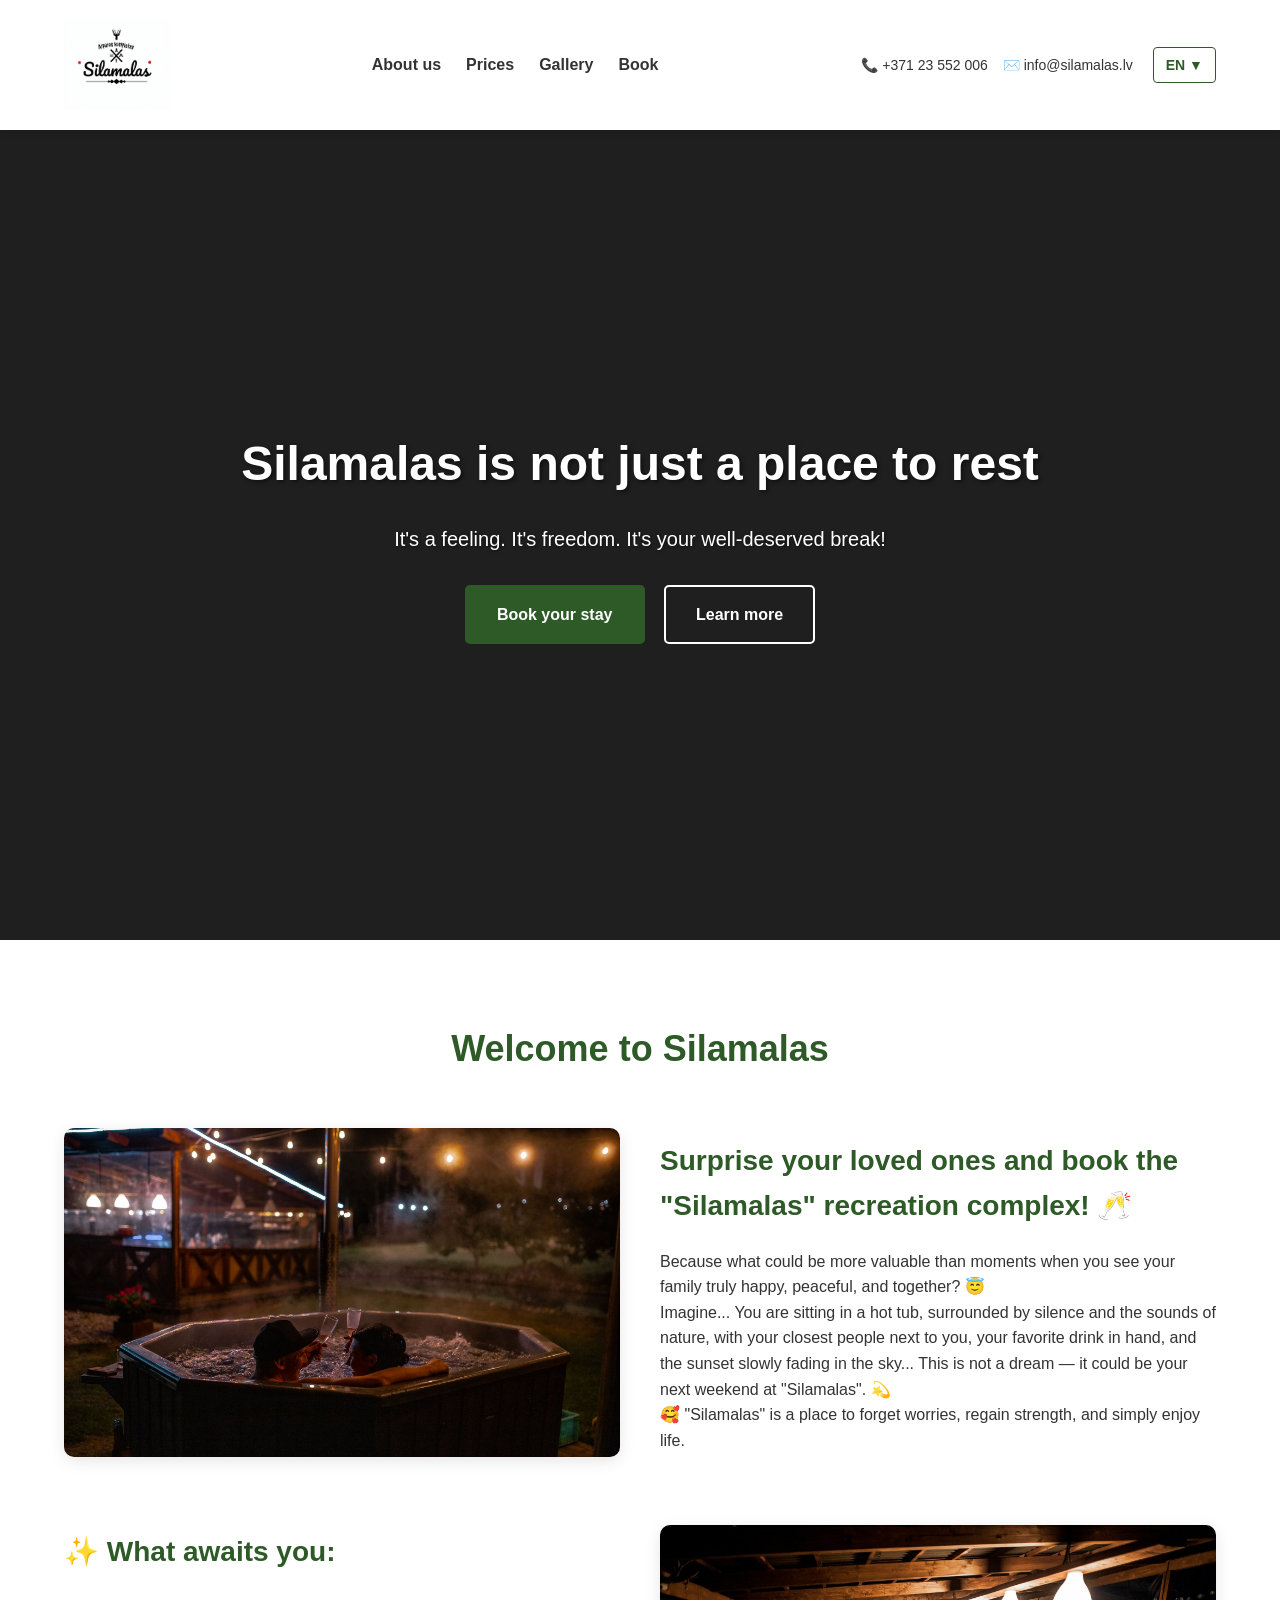
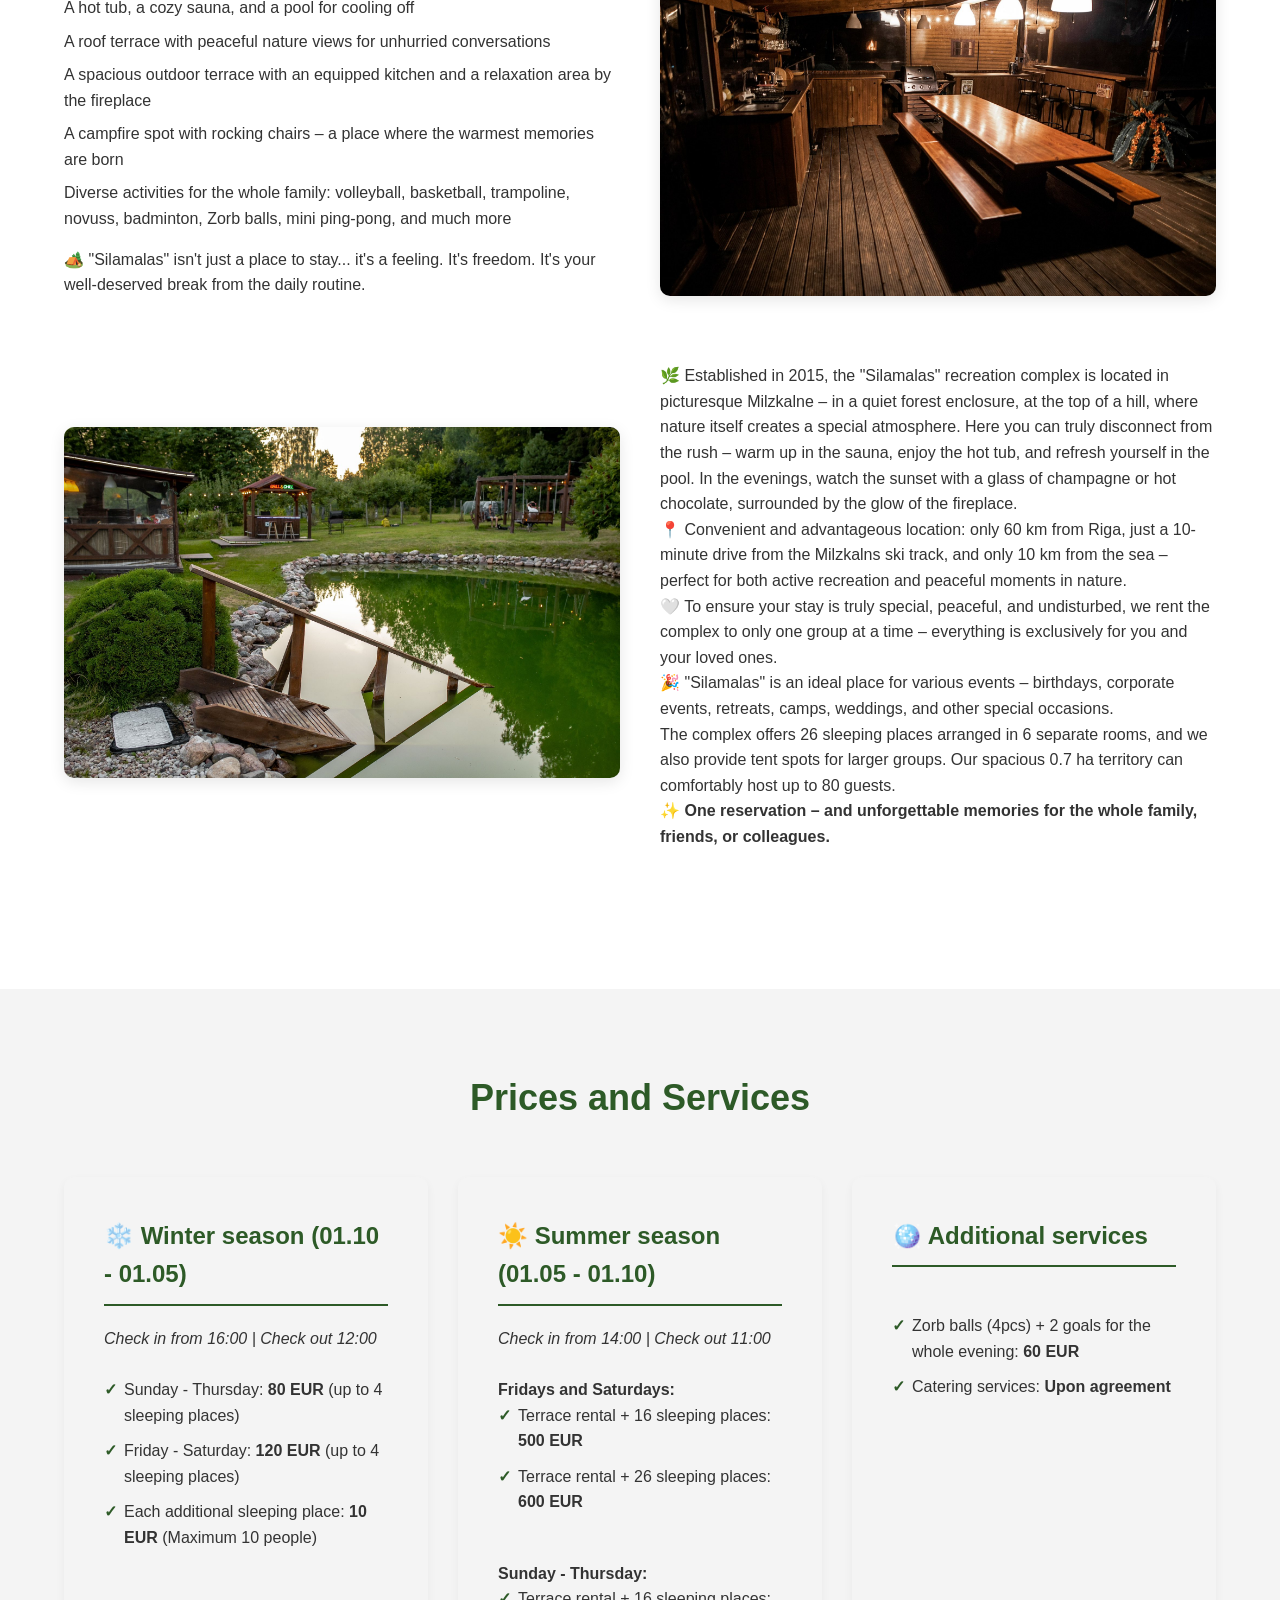
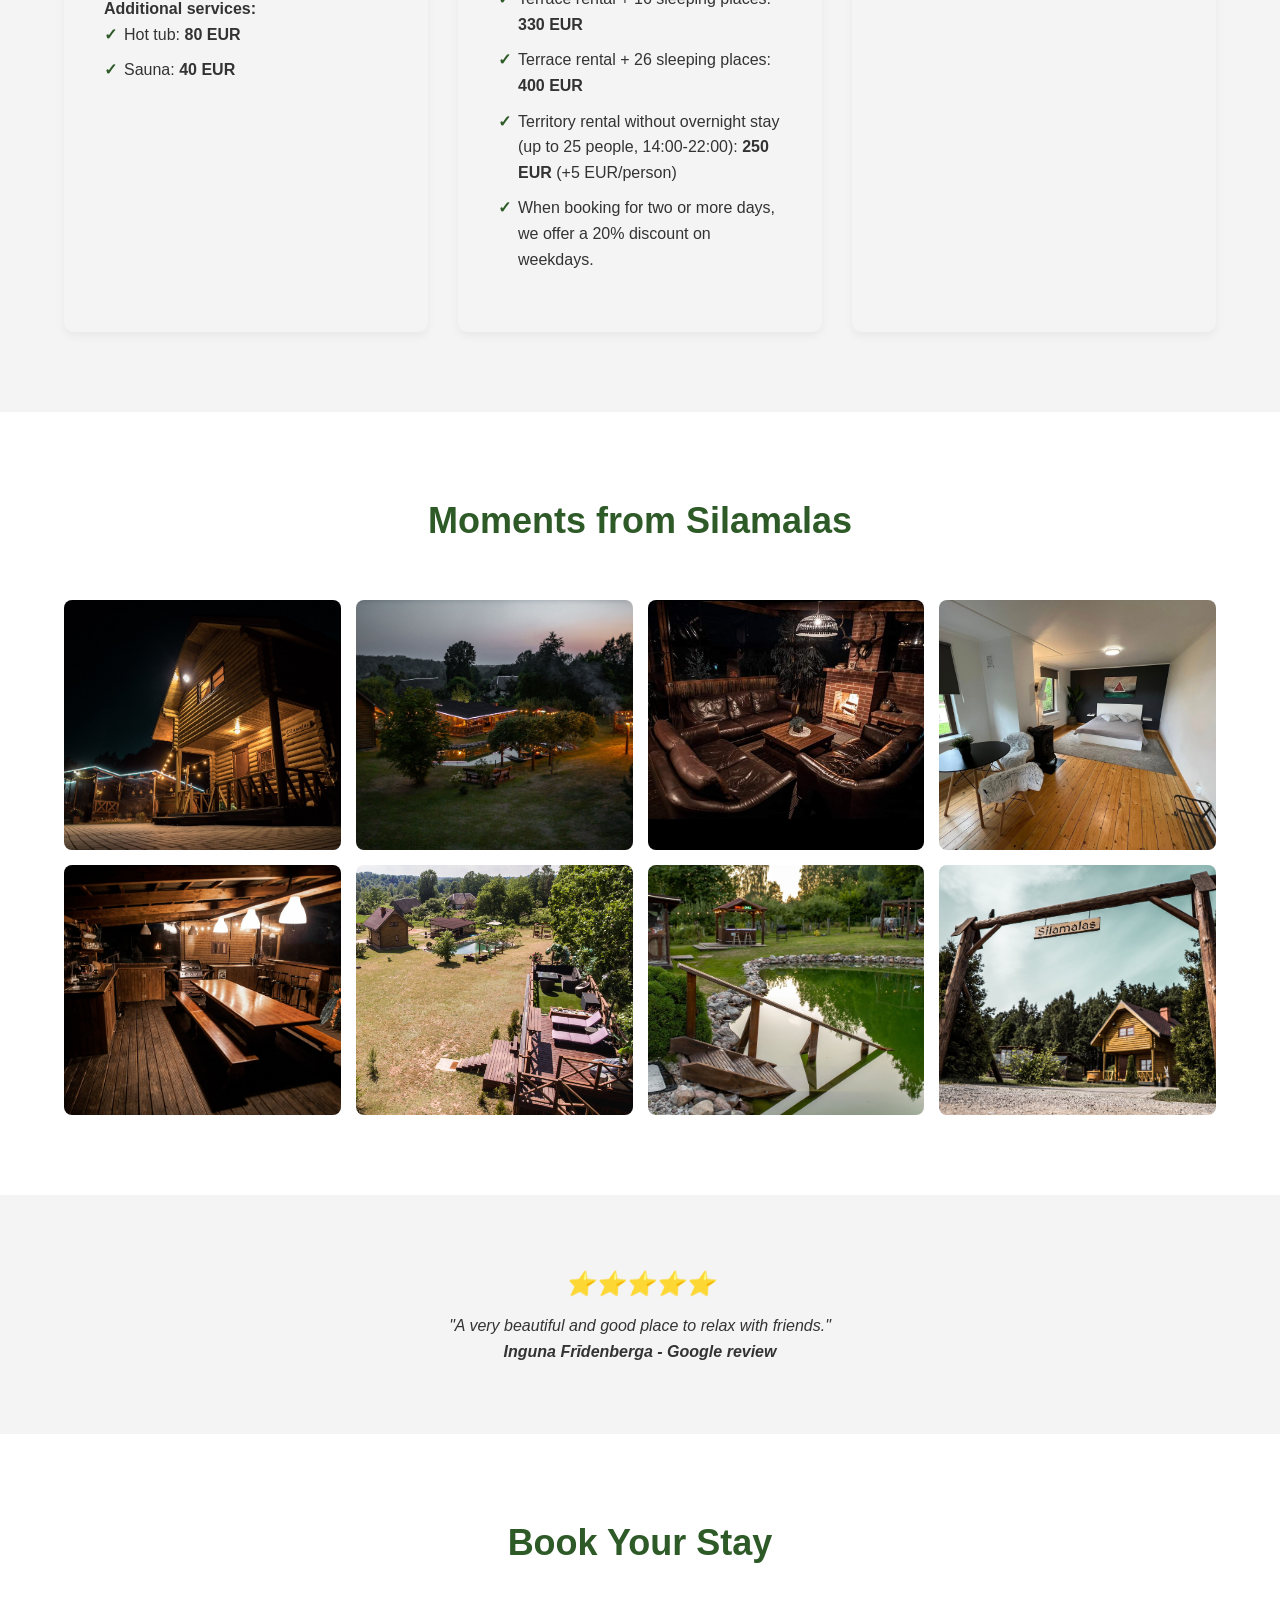
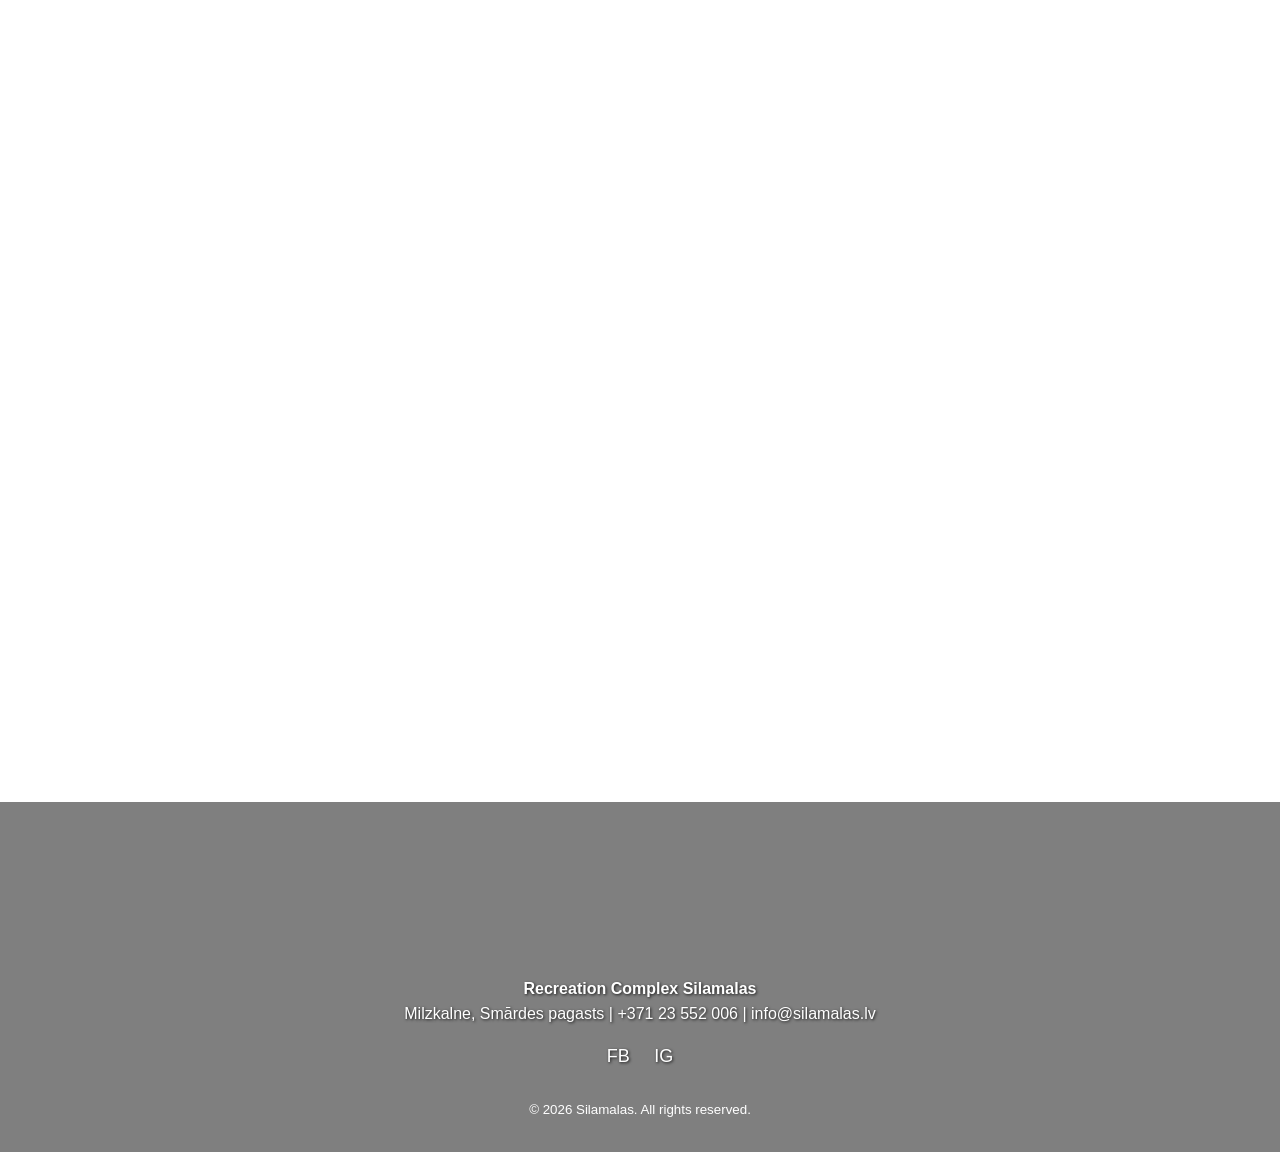
==== en.html @ af8b776d "Create en.html" ====
<!DOCTYPE html>
<html lang="en">
<head>
    <meta charset="UTF-8">
    <meta name="viewport" content="width=device-width, initial-scale=1.0">
    <title>Silamalas - Recreation Complex in Milzkalne</title>
    <link rel="stylesheet" href="styles.css">
</head>
<body>
    <header>
        <a href="#" class="logo"><img src="Silamalas_Logo.png" alt="Silamalas Logo"></a>
        <nav>
            <ul>
                <li><a href="#par-mums">About us</a></li>
                <li><a href="#cenas">Prices</a></li>
                <li><a href="#galerija">Gallery</a></li>
                <li><a href="#rezervet">Book</a></li>
            </ul>
        </nav>
        
        <div class="header-right">
            <div class="contact-info-header">
                <span>📞 +371 23 552 006</span>
                <span>✉️ info@silamalas.lv</span>
            </div>
            
            <div class="lang-dropdown">
                <div class="current-lang">EN ▼</div>
                <div class="lang-dropdown-content">
                    <a href="index.html">LV</a>
                    <a href="en.html">EN</a>
                    <a href="ru.html">RU</a>
                </div>
            </div>
        </div>
    </header>

    <section class="hero">
        <video autoplay muted loop playsinline>
            <source src="heroVideo.mp4" type="video/mp4">
            Your browser does not support the video tag.
        </video>
        <div class="hero-overlay"></div>
        <div class="hero-content">
            <h1>Silamalas is not just a place to rest</h1>
            <p>It's a feeling. It's freedom. It's your well-deserved break!</p>
            <a href="#rezervet" class="btn btn-primary">Book your stay</a>
            <a href="#par-mums" class="btn btn-secondary">Learn more</a>
        </div>
    </section>

    <section id="par-mums">
        <h2 class="section-title">Welcome to Silamalas</h2>
        
        <div class="zigzag-row">
            <div class="zigzag-text">
                <h3>Surprise your loved ones and book the "Silamalas" recreation complex! 🥂</h3>
                <p>Because what could be more valuable than moments when you see your family truly happy, peaceful, and together? 😇</p>
                <p>Imagine... You are sitting in a hot tub, surrounded by silence and the sounds of nature, with your closest people next to you, your favorite drink in hand, and the sunset slowly fading in the sky... This is not a dream — it could be your next weekend at "Silamalas". 💫</p>
                <p>🥰 "Silamalas" is a place to forget worries, regain strength, and simply enjoy life.</p>
            </div>
            <div class="zigzag-img">
                <img src="651202572_906054938724682_2738697574098734359_n.jpg" alt="Relaxing in the hot tub">
            </div>
        </div>

        <div class="zigzag-row">
            <div class="zigzag-text">
                <h3>✨ What awaits you:</h3>
                <ul style="list-style-type: none; padding-left: 0;">
                    <li style="margin-bottom: 8px;">A hot tub, a cozy sauna, and a pool for cooling off</li>
                    <li style="margin-bottom: 8px;">A roof terrace with peaceful nature views for unhurried conversations</li>
                    <li style="margin-bottom: 8px;">A spacious outdoor terrace with an equipped kitchen and a relaxation area by the fireplace</li>
                    <li style="margin-bottom: 8px;">A campfire spot with rocking chairs – a place where the warmest memories are born</li>
                    <li style="margin-bottom: 15px;">Diverse activities for the whole family: volleyball, basketball, trampoline, novuss, badminton, Zorb balls, mini ping-pong, and much more</li>
                </ul>
                <p>🏕️ "Silamalas" isn't just a place to stay... it's a feeling. It's freedom. It's your well-deserved break from the daily routine.</p>
            </div>
            <div class="zigzag-img">
                <img src="650992784_906054975391345_3099362263845363375_n.jpg" alt="Spacious territory for recreation and activities">
            </div>
        </div>

        <div class="zigzag-row">
            <div class="zigzag-text">
                <p>🌿 Established in 2015, the "Silamalas" recreation complex is located in picturesque Milzkalne – in a quiet forest enclosure, at the top of a hill, where nature itself creates a special atmosphere. Here you can truly disconnect from the rush – warm up in the sauna, enjoy the hot tub, and refresh yourself in the pool. In the evenings, watch the sunset with a glass of champagne or hot chocolate, surrounded by the glow of the fireplace.</p>
                <p>📍 Convenient and advantageous location: only 60 km from Riga, just a 10-minute drive from the Milzkalns ski track, and only 10 km from the sea – perfect for both active recreation and peaceful moments in nature.</p>
                <p>🤍 To ensure your stay is truly special, peaceful, and undisturbed, we rent the complex to only one group at a time – everything is exclusively for you and your loved ones.</p>
                <p>🎉 "Silamalas" is an ideal place for various events – birthdays, corporate events, retreats, camps, weddings, and other special occasions.<br>
                The complex offers 26 sleeping places arranged in 6 separate rooms, and we also provide tent spots for larger groups. Our spacious 0.7 ha territory can comfortably host up to 80 guests.</p>
                <p><strong>✨ One reservation – and unforgettable memories for the whole family, friends, or colleagues.</strong></p>
            </div>
            <div class="zigzag-img">
                <img src="650025474_906055128724663_6929848860728186143_n.jpg" alt="Outdoor terrace for celebrations and togetherness">
            </div>
        </div>
    </section>

    <section id="cenas" style="background-color: var(--light-gray);">
        <h2 class="section-title">Prices and Services</h2>
        <div class="pricing-grid">
            
            <div class="price-card">
                <h3>❄️ Winter season (01.10 - 01.05)</h3>
                <p><em>Check in from 16:00 | Check out 12:00</em></p><br>
                <ul>
                    <li>Sunday - Thursday: <strong>80 EUR</strong> (up to 4 sleeping places)</li>
                    <li>Friday - Saturday: <strong>120 EUR</strong> (up to 4 sleeping places)</li>
                    <li>Each additional sleeping place: <strong>10 EUR</strong> (Maximum 10 people)</li>
                </ul>
                <br>
                <h4>Additional services:</h4>
                <ul>
                    <li>Hot tub: <strong>80 EUR</strong></li>
                    <li>Sauna: <strong>40 EUR</strong></li>
                </ul>
            </div>

            <div class="price-card">
                <h3>☀️ Summer season (01.05 - 01.10)</h3>
                <p><em>Check in from 14:00 | Check out 11:00</em></p><br>
                <h4>Fridays and Saturdays:</h4>
                <ul>
                    <li>Terrace rental + 16 sleeping places: <strong>500 EUR</strong></li>
                    <li>Terrace rental + 26 sleeping places: <strong>600 EUR</strong></li>
                </ul>
                <br>
                <h4>Sunday - Thursday:</h4>
                <ul>
                    <li>Terrace rental + 16 sleeping places: <strong>330 EUR</strong></li>
                    <li>Terrace rental + 26 sleeping places: <strong>400 EUR</strong></li>
                    <li>Territory rental without overnight stay (up to 25 people, 14:00-22:00): <strong>250 EUR</strong> (+5 EUR/person)</li>
                    <li>When booking for two or more days, we offer a 20% discount on weekdays.</li>
                </ul>
            </div>

            <div class="price-card">
                <h3>🪩 Additional services</h3>
                <br>
                <ul>
                    <li>Zorb balls (4pcs) + 2 goals for the whole evening: <strong>60 EUR</strong></li>
                    <li>Catering services: <strong>Upon agreement</strong></li>
                </ul>
            </div>

        </div>
    </section>

    <section id="galerija">
        <h2 class="section-title">Moments from Silamalas</h2>
        <div class="gallery-grid">
            <img src="651767040_906055295391313_628221090209750949_n.jpg" alt="Silamalas night haven of peace">
            <img src="650258029_906054905391352_2581423031043260464_n.jpg" alt="Spacious territory and ponds at dusk">
            <img src="650840910_906052655391577_351565780718205421_n.jpg" alt="Cozy interior with a fireplace">
            <img src="650942105_906054978724678_5024881472659533450_n.jpg" alt="Bright room for overnight stay">
            <img src="650992784_906054975391345_3099362263845363375_n.jpg" alt="Outdoor terrace for celebrations">
            <img src="649787170_906055068724669_1777005099342468847_n.jpg" alt="View of the territory in daylight">
            <img src="650025474_906055128724663_6929848860728186143_n.jpg" alt="Pond and recreation area">
            <img src="650117356_906055595391283_2206209509109973630_n.jpg" alt="Entrance to Silamalas">
        </div>
    </section>

    <section style="background-color: var(--light-gray); padding-top: 40px; padding-bottom: 40px;">
        <div class="testimonial-box">
            <div class="stars">⭐⭐⭐⭐⭐</div>
            <p>"A very beautiful and good place to relax with friends."</p>
            <strong>Inguna Frīdenberga - Google review</strong>
        </div>
    </section>

    <section id="rezervet">
        <h2 class="section-title">Book Your Stay</h2>
        <div class="calendly-inline-widget" data-url="https://calendly.com/silamalasatputaskomplekss/30min?background_color=ffffff&text_color=333333&primary_color=2d5a27" style="min-width:320px;height:700px;"></div>
        <script type="text/javascript" src="https://assets.calendly.com/assets/external/widget.js" async></script>
    </section>

    <div class="map-and-footer-container">
        
        <section id="karte">
            <iframe 
                src="https://maps.app.goo.gl/2X2zVZL4yftU7caV80" 
                allowfullscreen="" 
                loading="lazy" 
                referrerpolicy="no-referrer-when-downgrade">
            </iframe>
        </section>
        
        <div class="map-overlay"></div>

        <footer>
            <div class="footer-info">
                <p><strong>Recreation Complex Silamalas</strong></p>
                <p>Milzkalne, Smārdes pagasts | +371 23 552 006 | info@silamalas.lv</p>
            </div>
            <div class="social-links">
                <a href="https://www.facebook.com/silamalas.milzkalne/?locale=lv_LV" target="_blank" title="Facebook">FB</a>
                <a href="https://www.instagram.com/atputas_komplekss_silamalas/" target="_blank" title="Instagram">IG</a>
            </div>
            <br>
            <p><small>© 2026 Silamalas. All rights reserved.</small></p>
        </footer>
        
    </div>

</body>
</html>
---- styles.css ----
/* --- BĀZES STILI UN KRĀSAS --- */
        :root {
            --primary-green: #2d5a27;
            --light-green: #4a7c43;
            --dark-gray: #333333;
            --light-gray: #f4f4f4;
            --white: #ffffff;
            --font-main: 'Segoe UI', Roboto, Helvetica, Arial, sans-serif;
        }

        * {
            margin: 0;
            padding: 0;
            box-sizing: border-box;
        }

        html {
            scroll-behavior: smooth;
        }

        body {
            font-family: var(--font-main);
            color: var(--dark-gray);
            line-height: 1.6;
            background-color: var(--white);
        }

        a {
            text-decoration: none;
            color: inherit;
        }

        /* --- GALVENE (HEADER) --- */
        header {
            display: flex;
            justify-content: space-between;
            align-items: center;
            padding: 20px 5%;
            background-color: var(--white);
            box-shadow: 0 2px 10px rgba(0,0,0,0.1);
            position: sticky;
            top: 0;
            z-index: 1000;
        }

        /* Logo stili attēlam */
        .logo {
            display: flex;
            align-items: center;
        }

        .logo img {
            height: 90px; /* Datora versijas logo augstums PALIELINĀTS */
            width: auto;
            max-width: 100%;
            transition: transform 0.3s ease;
        }
        
        .logo:hover img {
            transform: scale(1.05);
        }

        nav ul {
            display: flex;
            list-style: none;
            gap: 25px;
        }

        nav a {
            font-weight: 600;
            transition: color 0.3s ease;
        }

        nav a:hover {
            color: var(--primary-green);
        }

        /* Labās puses bloks (Kontakti + Valoda) */
        .header-right {
            display: flex;
            align-items: center;
            gap: 20px;
        }

        .contact-info-header {
            font-size: 14px;
            display: flex;
            gap: 15px;
        }

        /* --- VALODU IZVĒLNE BEZ JS (CSS Dropdown) --- */
        .lang-dropdown {
            position: relative;
            display: inline-block;
        }

        .current-lang {
            padding: 6px 12px;
            border: 1px solid var(--primary-green);
            border-radius: 4px;
            background-color: var(--white);
            color: var(--primary-green);
            font-weight: bold;
            font-family: var(--font-main);
            font-size: 14px;
            cursor: pointer;
            transition: all 0.3s ease;
        }

        .lang-dropdown:hover .current-lang {
            background-color: var(--primary-green);
            color: var(--white);
        }

        /* Izvēlnes saturs (paslēpts pēc noklusējuma) */
        .lang-dropdown-content {
            display: none; 
            position: absolute;
            right: 0;
            top: 100%;
            background-color: var(--white);
            min-width: 100%;
            box-shadow: 0 4px 8px rgba(0,0,0,0.1);
            border-radius: 4px;
            overflow: hidden;
            z-index: 1001;
        }

        .lang-dropdown-content a {
            color: var(--dark-gray);
            padding: 8px 12px;
            text-decoration: none;
            display: block;
            font-weight: bold;
            font-size: 14px;
            text-align: center;
            border-bottom: 1px solid var(--light-gray);
            transition: background 0.3s ease;
        }

        .lang-dropdown-content a:last-child {
            border-bottom: none;
        }

        .lang-dropdown-content a:hover {
            background-color: var(--light-gray);
            color: var(--primary-green);
        }

        /* Parāda izvēlni, kad uzbrauc ar peli */
        .lang-dropdown:hover .lang-dropdown-content {
            display: block;
        }


        /* --- HERO SADAĻA (VIDEO BGR) --- */
        .hero {
            position: relative;
            height: 90vh;
            display: flex;
            align-items: center;
            justify-content: center;
            text-align: center;
            color: var(--white);
            overflow: hidden;
            background-color: var(--dark-gray); 
        }

        .hero video {
            position: absolute;
            top: 50%;
            left: 50%;
            min-width: 100%;
            min-height: 100%;
            width: auto;
            height: auto;
            transform: translateX(-50%) translateY(-50%);
            z-index: 1; 
            object-fit: cover;
        }

        .hero-overlay {
            position: absolute;
            top: 0;
            left: 0;
            width: 100%;
            height: 100%;
            background: rgba(0, 0, 0, 0.4);
            z-index: 2; 
        }

        .hero-content {
            position: relative;
            z-index: 3; 
        }

        .hero-content h1 {
            font-size: 48px;
            margin-bottom: 20px;
            text-shadow: 2px 2px 4px rgba(0,0,0,0.5);
        }

        .hero-content p {
            font-size: 20px;
            margin-bottom: 30px;
            max-width: 700px;
            margin-left: auto;
            margin-right: auto;
            text-shadow: 1px 1px 3px rgba(0,0,0,0.5);
        }

        .btn {
            display: inline-block;
            padding: 15px 30px;
            font-size: 16px;
            font-weight: bold;
            border-radius: 5px;
            cursor: pointer;
            transition: all 0.3s ease;
        }

        .btn-primary {
            background-color: var(--primary-green);
            color: var(--white);
            border: 2px solid var(--primary-green);
        }

        .btn-primary:hover {
            background-color: var(--light-green);
            border-color: var(--light-green);
        }

        .btn-secondary {
            background-color: transparent;
            color: var(--white);
            border: 2px solid var(--white);
            margin-left: 15px;
        }

        .btn-secondary:hover {
            background-color: var(--white);
            color: var(--dark-gray);
        }

        /* --- SADAĻU PAMATSTILI --- */
        section {
            padding: 80px 5%;
        }

        .section-title {
            text-align: center;
            font-size: 36px;
            margin-bottom: 50px;
            color: var(--primary-green);
        }

        /* --- ZIK-ZAK Izkārtojums --- */
        .zigzag-row {
            display: flex;
            align-items: center;
            gap: 40px;
            margin-bottom: 60px;
        }

        .zigzag-row:nth-child(even) {
            flex-direction: row-reverse;
        }

        .zigzag-text, .zigzag-img {
            flex: 1;
        }

        .zigzag-text h3 {
            font-size: 28px;
            margin-bottom: 20px;
            color: var(--primary-green);
        }

        .zigzag-img img {
            width: 100%;
            border-radius: 10px;
            box-shadow: 0 4px 15px rgba(0,0,0,0.1);
        }

        /* --- CENU KARTĪTES --- */
        .pricing-grid {
            display: flex;
            gap: 30px;
            justify-content: center;
            flex-wrap: wrap;
        }

        .price-card {
            background: var(--light-gray);
            padding: 40px;
            border-radius: 10px;
            flex: 1;
            min-width: 300px;
            max-width: 450px;
            box-shadow: 0 4px 10px rgba(0,0,0,0.05);
        }

        .price-card h3 {
            font-size: 24px;
            color: var(--primary-green);
            border-bottom: 2px solid var(--primary-green);
            padding-bottom: 10px;
            margin-bottom: 20px;
        }

        .price-card ul {
            list-style: none;
            margin-bottom: 20px;
        }

        .price-card li {
            margin-bottom: 10px;
            padding-left: 20px;
            position: relative;
        }

        .price-card li::before {
            content: '✓';
            color: var(--primary-green);
            position: absolute;
            left: 0;
            font-weight: bold;
        }

        /* --- CSS GRID GALERIJA --- */
        .gallery-grid {
            display: grid;
            grid-template-columns: repeat(auto-fill, minmax(250px, 1fr));
            gap: 15px;
        }

        .gallery-grid img {
            width: 100%;
            height: 250px;
            object-fit: cover;
            border-radius: 8px;
            transition: transform 0.3s ease;
        }

        .gallery-grid img:hover {
            transform: scale(1.02);
        }

        /* --- ATSAUKSME --- */
        .testimonial-box {
            text-align: center;
            max-width: 600px;
            margin: 0 auto;
            font-style: italic;
            background: var(--light-gray);
            padding: 30px;
            border-radius: 10px;
        }

        .stars {
            color: #FFD700;
            font-size: 24px;
            margin-bottom: 10px;
        }

        /* --- KARTE UN KĀJENE --- */
        .map-and-footer-container {
            position: relative; 
            height: 350px; 
            overflow: hidden;
            padding: 0;
            margin: 0;
        }

        #karte {
            position: absolute;
            top: 0;
            left: 0;
            width: 100%;
            height: 100%;
            padding: 0;
            z-index: 1; 
        }

        #karte iframe {
            width: 100%;
            height: 100%;
            border: 0;
            display: block;
        }

        .map-overlay {
            position: absolute;
            top: 0;
            left: 0;
            width: 100%;
            height: 100%;
            background-color: rgba(0, 0, 0, 0.5); 
            z-index: 2; 
            pointer-events: none; 
        }

        footer {
            position: absolute; 
            bottom: 0;
            left: 0;
            width: 100%;
            background-color: transparent; 
            color: var(--white);
            text-align: center;
            padding: 30px 5%;
            z-index: 3; 
        }

        .footer-info {
            margin-bottom: 15px;
            text-shadow: 1px 1px 3px rgba(0,0,0,0.8); 
        }

        .social-links a {
            margin: 0 10px;
            font-size: 18px;
            text-shadow: 1px 1px 3px rgba(0,0,0,0.8);
        }

        /* --- RESPONZĪVAIS DIZAINS (MOBILIE TELEFONI) --- */
        @media (max-width: 768px) {
            header { 
                flex-direction: column; 
                gap: 10px; 
                text-align: center; 
                position: static; 
                padding: 15px 5%;
            }
            
            .logo img {
                height: 55px; /* Telefona versijas logo augstums */
            }

            /* Augšējais bloks telefonam - lai logo un valodas slēdzis būtu blakus */
            .header-top-mobile {
                display: flex;
                width: 100%;
                justify-content: space-between;
                align-items: center;
            }

            .header-right {
                flex-direction: column;
            }

            .contact-info-header {
                display: none; /* Paslēpj kontaktus telefonā galvenē */
            }

            .current-lang {
                padding: 4px 8px; /* Nedaudz mazāka poga telefonā */
            }

            nav ul { 
                flex-direction: row; 
                flex-wrap: wrap; 
                justify-content: center;
                gap: 15px; 
                font-size: 14px; 
                margin-top: 10px;
            }
            
            /* Paslēpj video un iestata fona bildi telefonā */
            .hero video { display: none; }
            .hero { 
                background-image: url('650258029_906054905391352_2581423031043260464_n.jpg'); 
                background-position: center;
                background-size: cover;
            }
            .hero-content h1 { font-size: 36px; }

            .zigzag-row, .zigzag-row:nth-child(even) { flex-direction: column; }
            .btn-secondary { margin-left: 0; margin-top: 15px; display: block; }
            
            .map-and-footer-container { height: 400px; } 
        }
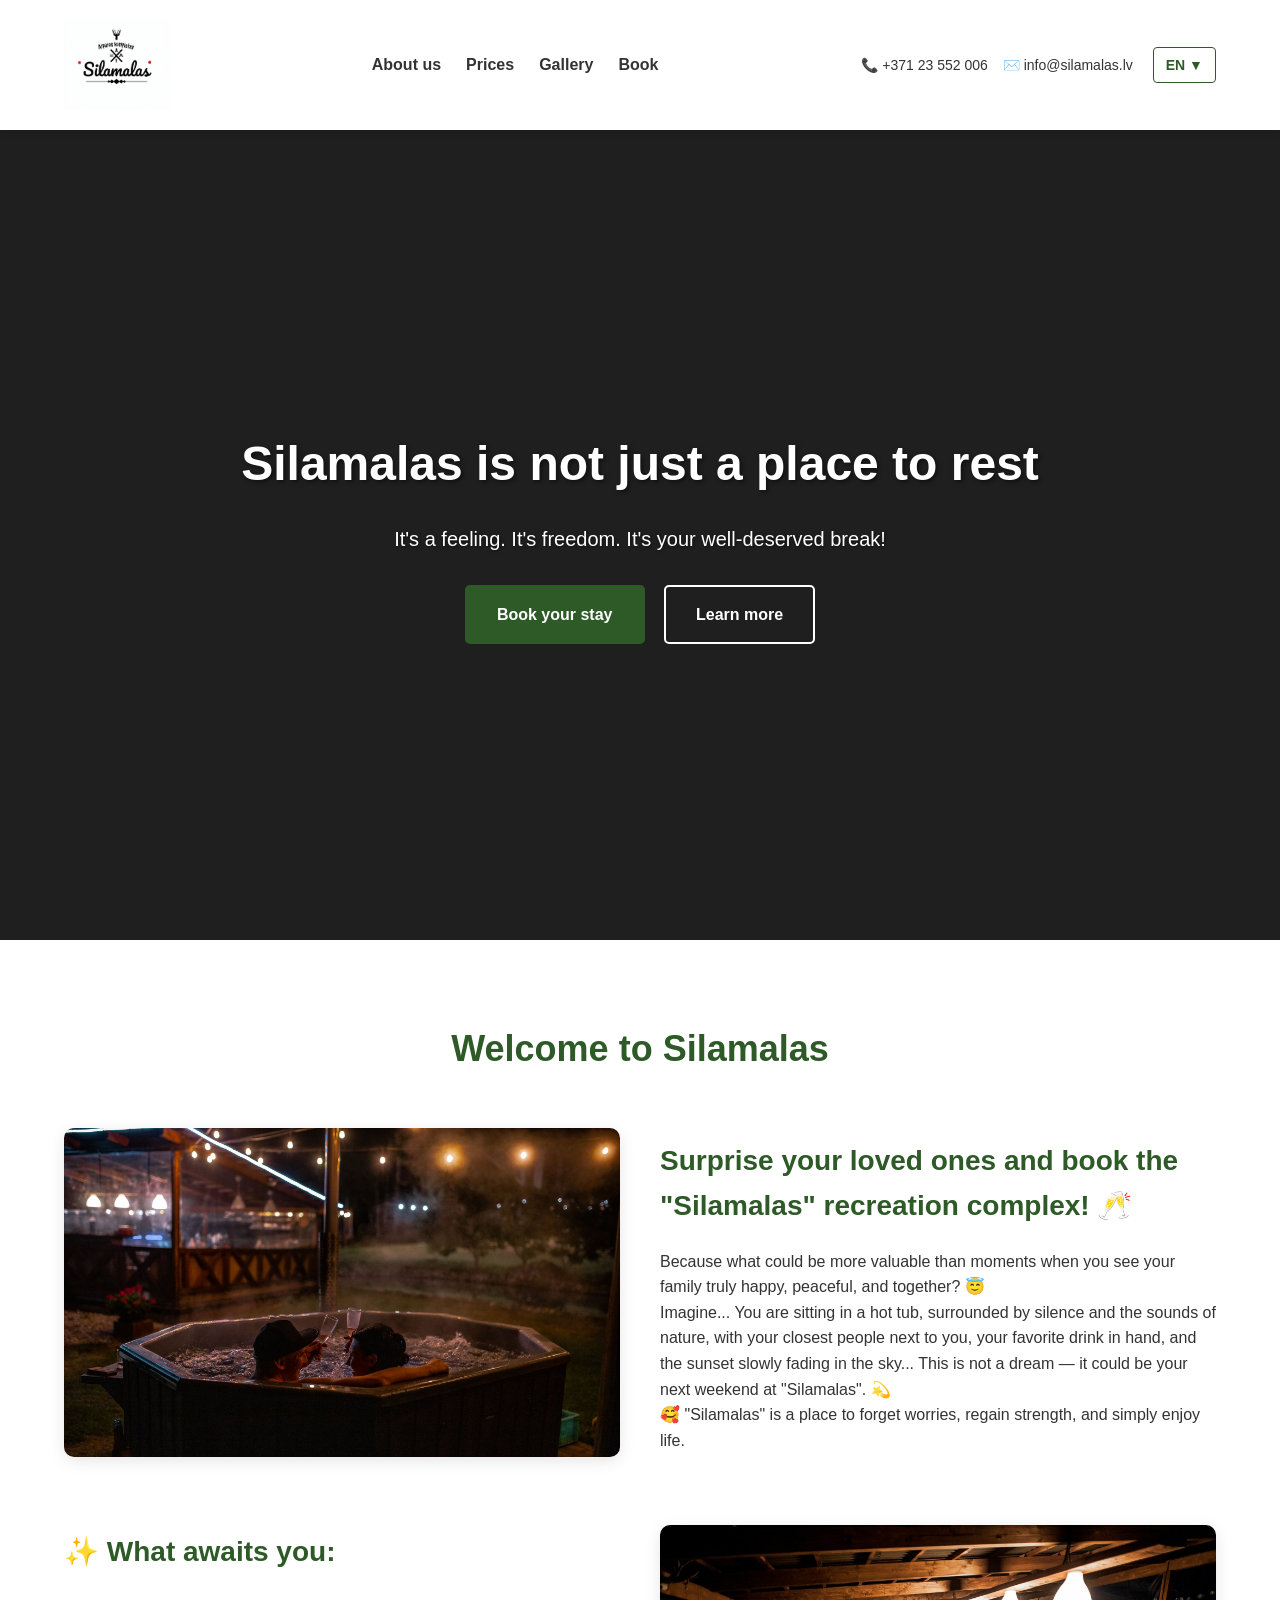
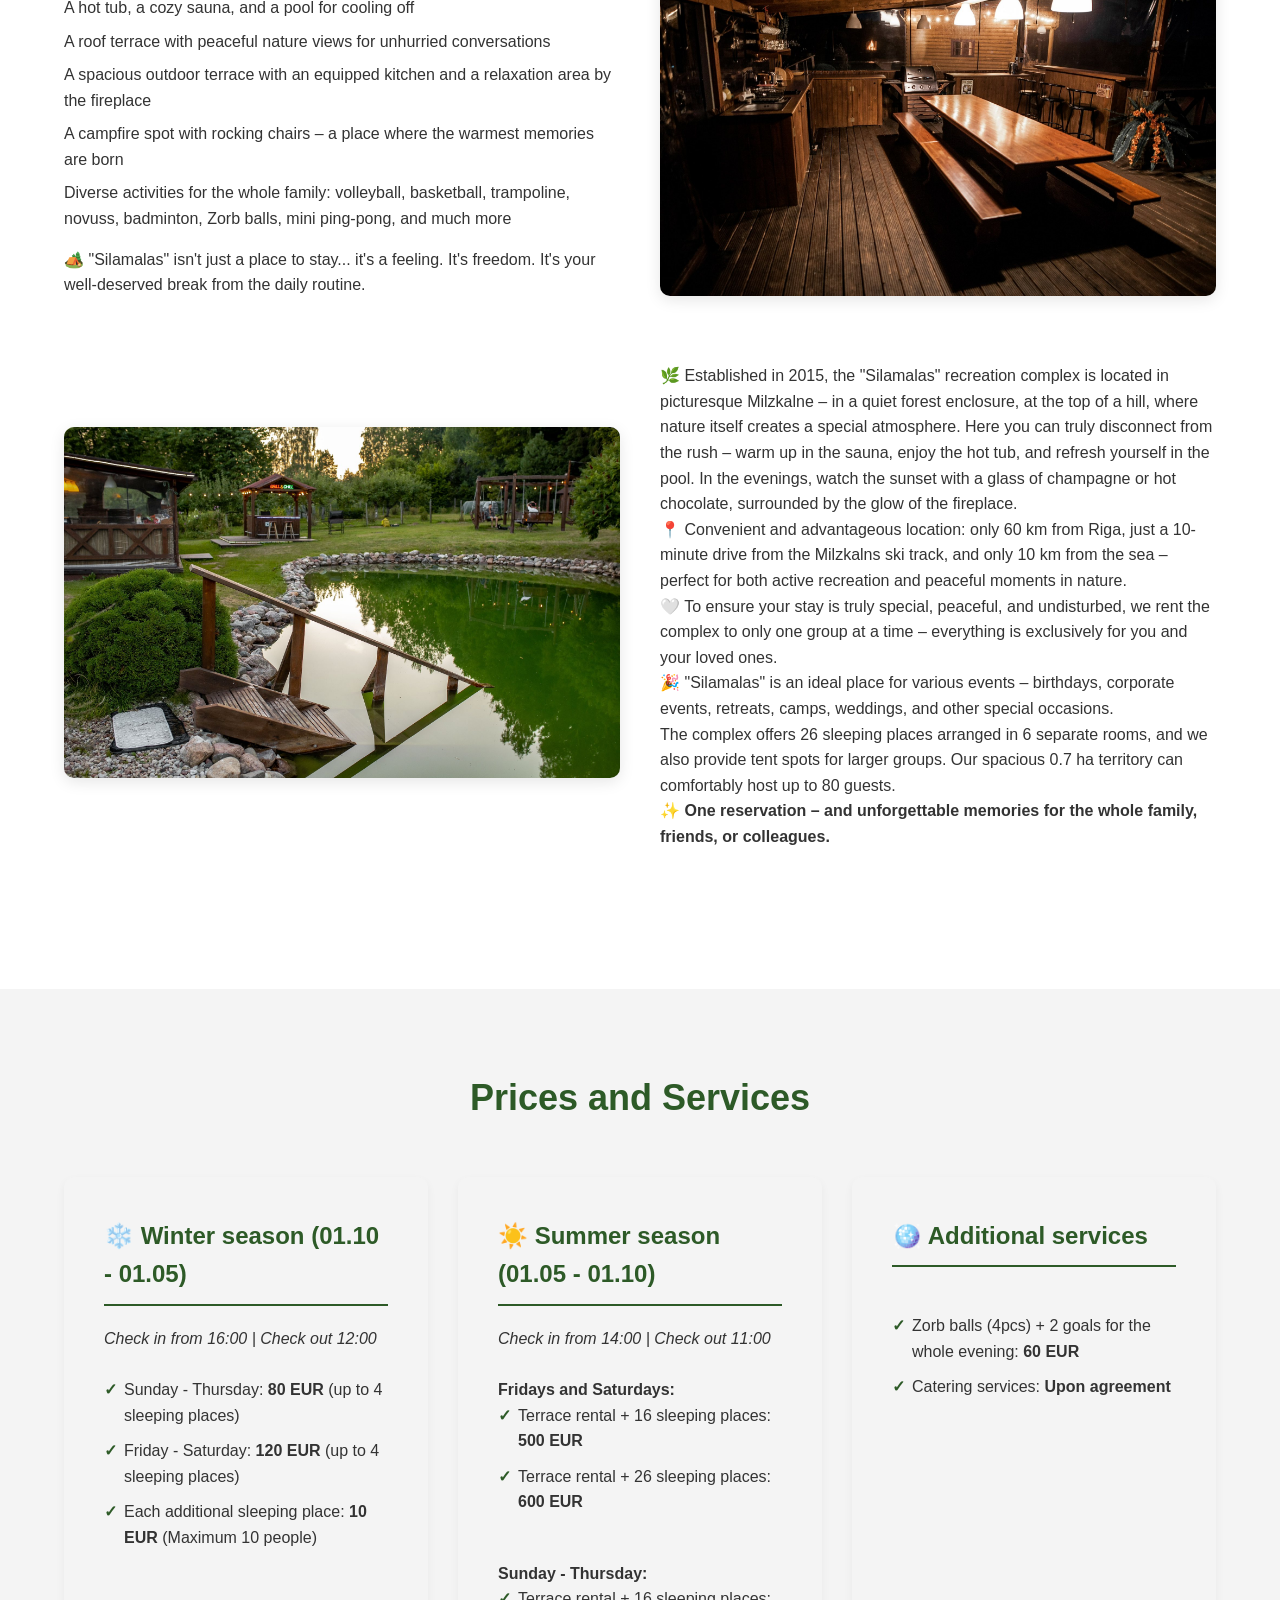
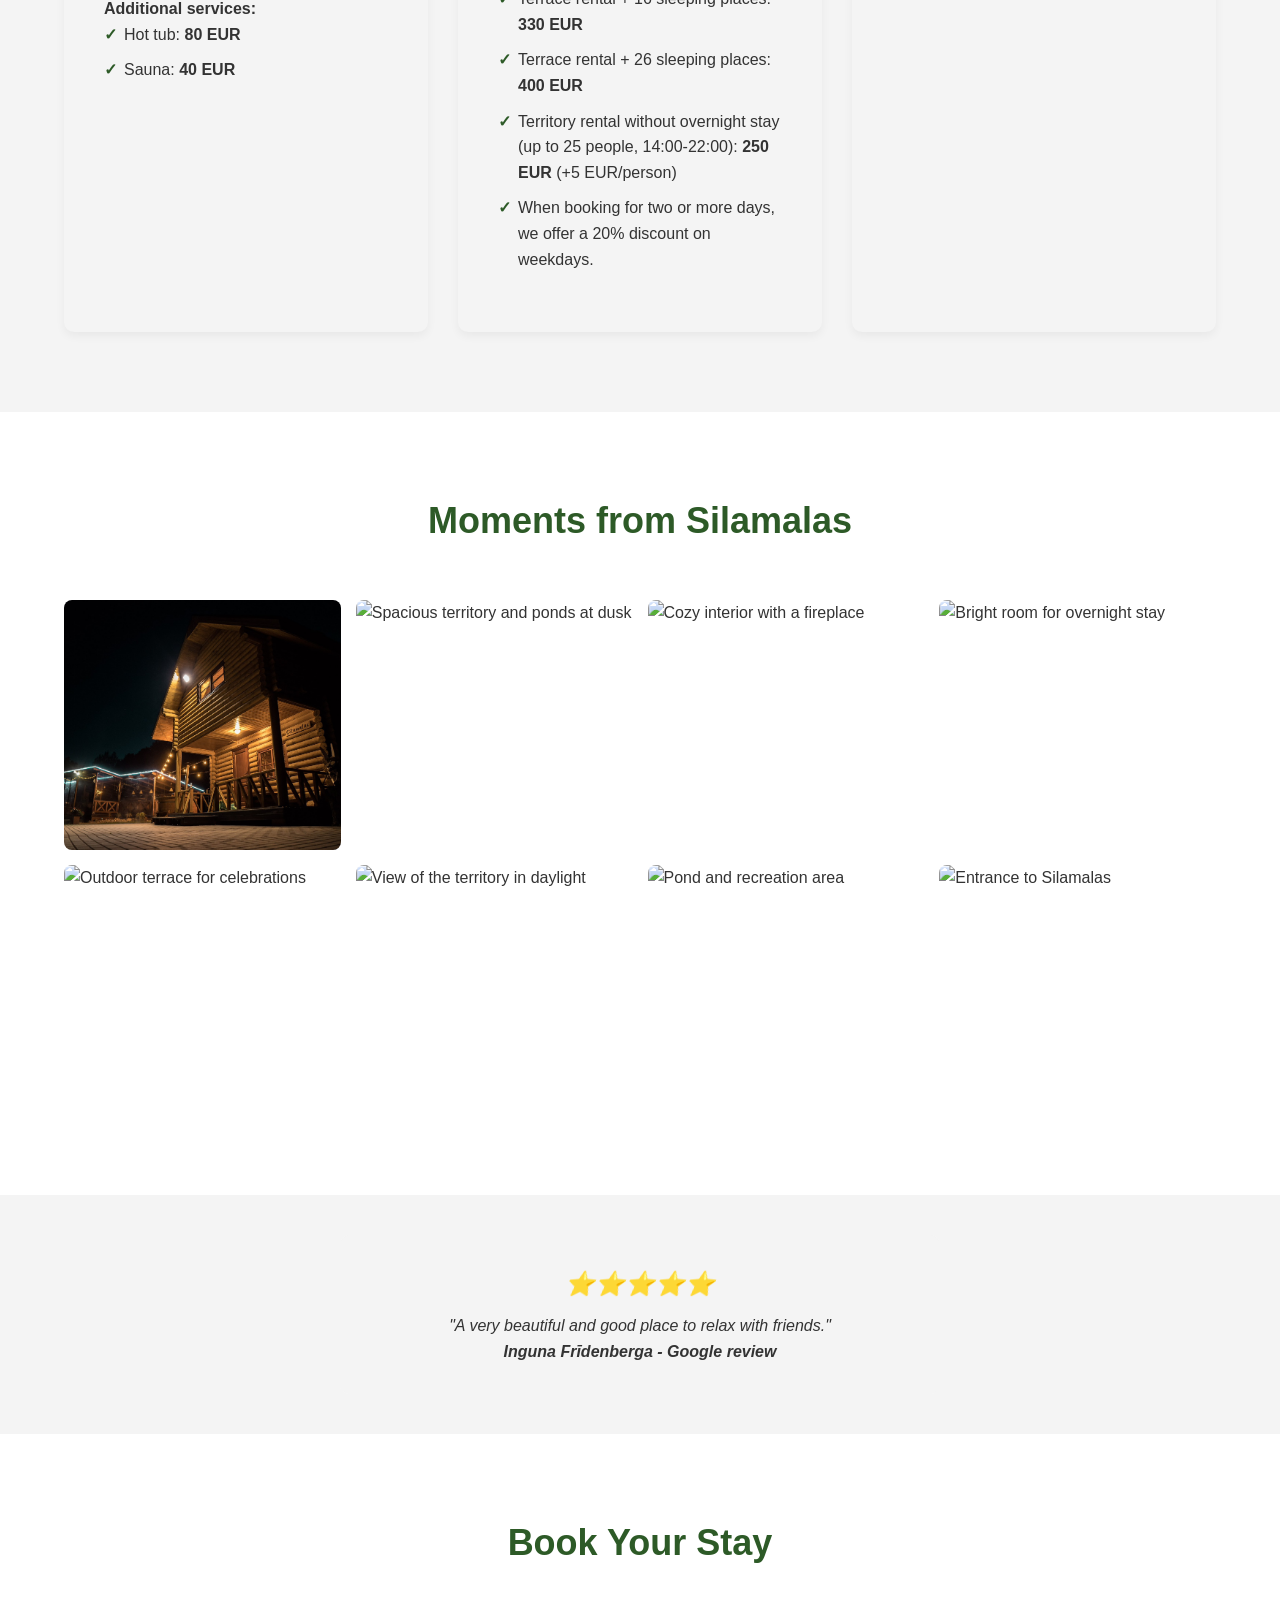
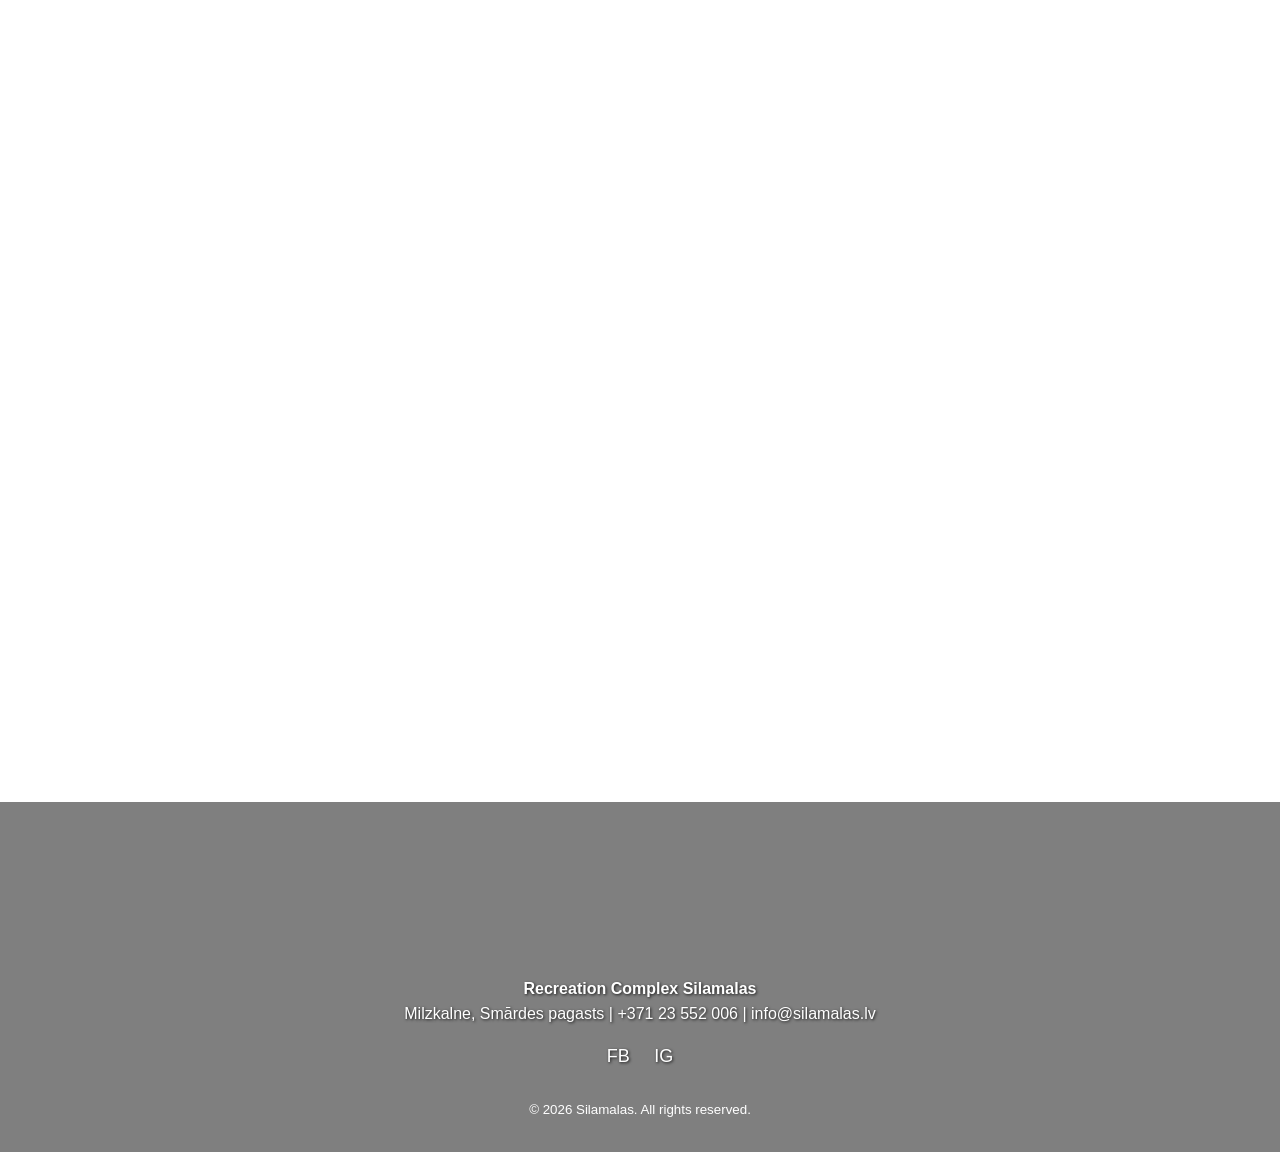
==== commit 683d58ad: "Bildes" ====
--- a/en.html
+++ b/en.html
@@ -60,7 +60,7 @@
                 <p>🥰 "Silamalas" is a place to forget worries, regain strength, and simply enjoy life.</p>
             </div>
             <div class="zigzag-img">
-                <img src="651202572_906054938724682_2738697574098734359_n.jpg" alt="Relaxing in the hot tub">
+                <img src="index_bildes/651202572_906054938724682_2738697574098734359_n.jpg" alt="Relaxing in the hot tub">
             </div>
         </div>
 
@@ -77,7 +77,7 @@
                 <p>🏕️ "Silamalas" isn't just a place to stay... it's a feeling. It's freedom. It's your well-deserved break from the daily routine.</p>
             </div>
             <div class="zigzag-img">
-                <img src="650992784_906054975391345_3099362263845363375_n.jpg" alt="Spacious territory for recreation and activities">
+                <img src="index_bildes/650992784_906054975391345_3099362263845363375_n.jpg" alt="Spacious territory for recreation and activities">
             </div>
         </div>
 
@@ -91,7 +91,7 @@
                 <p><strong>✨ One reservation – and unforgettable memories for the whole family, friends, or colleagues.</strong></p>
             </div>
             <div class="zigzag-img">
-                <img src="650025474_906055128724663_6929848860728186143_n.jpg" alt="Outdoor terrace for celebrations and togetherness">
+                <img src="index_bildes/650025474_906055128724663_6929848860728186143_n.jpg" alt="Outdoor terrace for celebrations and togetherness">
             </div>
         </div>
     </section>
@@ -149,7 +149,7 @@
     <section id="galerija">
         <h2 class="section-title">Moments from Silamalas</h2>
         <div class="gallery-grid">
-            <img src="651767040_906055295391313_628221090209750949_n.jpg" alt="Silamalas night haven of peace">
+            <img src="index_bildes/651767040_906055295391313_628221090209750949_n.jpg" alt="Silamalas night haven of peace">
             <img src="650258029_906054905391352_2581423031043260464_n.jpg" alt="Spacious territory and ponds at dusk">
             <img src="650840910_906052655391577_351565780718205421_n.jpg" alt="Cozy interior with a fireplace">
             <img src="650942105_906054978724678_5024881472659533450_n.jpg" alt="Bright room for overnight stay">
--- a/styles.css
+++ b/styles.css
@@ -87,8 +87,20 @@
             display: flex;
             gap: 15px;
         }
-
-        /* --- VALODU IZVĒLNE BEZ JS (CSS Dropdown) --- */
+        .nav-socials {
+            display: flex;
+            align-items: center;
+            gap: 12px;
+            border-left: 1px solid #ddd;
+            padding-left: 15px;
+            margin-left: -10px;
+        }
+
+        .nav-socials a {
+            display: flex;
+            align-items: center;
+        }
+        /* --- VALODU IZVĒLNE (CSS Dropdown) --- */
         .lang-dropdown {
             position: relative;
             display: inline-block;
@@ -254,7 +266,7 @@
             color: var(--primary-green);
         }
 
-        /* --- ZIK-ZAK Izkārtojums --- */
+        /* --- ZIG-ZAG Izkārtojums --- */
         .zigzag-row {
             display: flex;
             align-items: center;
@@ -330,8 +342,9 @@
         /* --- CSS GRID GALERIJA --- */
         .gallery-grid {
             display: grid;
-            grid-template-columns: repeat(auto-fill, minmax(250px, 1fr));
+            grid-template-columns: repeat(auto-fit, minmax(250px, 1fr));
             gap: 15px;
+            justify-content: center;
         }
 
         .gallery-grid img {
@@ -340,10 +353,61 @@
             object-fit: cover;
             border-radius: 8px;
             transition: transform 0.3s ease;
+            cursor: zoom-in;
         }
 
         .gallery-grid img:hover {
             transform: scale(1.02);
+        }
+
+        .gallery-grid img.video-thumb {
+            cursor: pointer;
+            border: 2px solid rgba(255, 255, 255, 0.12);
+        }
+
+        .lightbox-overlay {
+            position: fixed;
+            inset: 0;
+            display: none;
+            align-items: center;
+            justify-content: center;
+            background: rgba(0, 0, 0, 0.85);
+            padding: 24px;
+            z-index: 9999;
+        }
+
+        .lightbox-overlay img,
+        .lightbox-overlay video {
+            max-width: 100%;
+            max-height: 100%;
+            border-radius: 12px;
+            box-shadow: 0 20px 60px rgba(0, 0, 0, 0.6);
+        }
+
+        .lightbox-caption {
+            margin-top: 14px;
+            color: #fff;
+            text-align: center;
+            font-size: 0.95rem;
+            max-width: 90%;
+        }
+
+        .lightbox-close {
+            position: absolute;
+            top: 18px;
+            right: 18px;
+            width: 42px;
+            height: 42px;
+            border: none;
+            background: rgba(255, 255, 255, 0.08);
+            color: #fff;
+            font-size: 1.8rem;
+            border-radius: 50%;
+            cursor: pointer;
+        }
+
+        .lightbox-close:hover {
+            background: rgba(255, 255, 255, 0.18);
         }
 
         /* --- ATSAUKSME --- */
@@ -469,7 +533,7 @@
             /* Paslēpj video un iestata fona bildi telefonā */
             .hero video { display: none; }
             .hero { 
-                background-image: url('650258029_906054905391352_2581423031043260464_n.jpg'); 
+                background-image: url('index_bildes/650258029_906054905391352_2581423031043260464_n.jpg'); 
                 background-position: center;
                 background-size: cover;
             }
@@ -480,3 +544,88 @@
             
             .map-and-footer-container { height: 400px; } 
         }
+
+/* --- KATEGORIJU KARTĪTES --- */
+.category-card {
+    position: relative;
+    cursor: pointer;
+    border-radius: 8px;
+    overflow: hidden;
+}
+
+.category-card img {
+    width: 100%;
+    height: 250px;
+    object-fit: cover;
+    display: block;
+    transition: transform 0.3s ease;
+}
+
+.category-card:hover img {
+    transform: scale(1.05);
+}
+
+.category-overlay {
+    position: absolute;
+    top: 0;
+    left: 0;
+    width: 100%;
+    height: 100%;
+    background: rgba(0, 0, 0, 0.4);
+    color: var(--white);
+    display: flex;
+    align-items: center;
+    justify-content: center;
+    font-size: 22px;
+    font-weight: bold;
+    text-shadow: 2px 2px 4px rgba(0,0,0,0.8);
+    transition: background 0.3s ease;
+}
+
+.category-card:hover .category-overlay {
+    background: rgba(0, 0, 0, 0.2);
+}
+
+/* --- GALERIJAS ATPAKAĻ POGA --- */
+.btn-back {
+    background-color: var(--primary-green);
+    color: var(--white);
+    border: none;
+    padding: 10px 20px;
+    margin-bottom: 25px;
+    border-radius: 4px;
+    font-weight: bold;
+    font-family: var(--font-main);
+    cursor: pointer;
+    transition: background-color 0.3s ease;
+}
+
+.btn-back:hover {
+    background-color: var(--light-green);
+}
+/* --- APAKŠKATEGORIJU TABI (POGAS) --- */
+.subcategory-tabs {
+    display: flex;
+    gap: 10px;
+    margin-bottom: 25px;
+    flex-wrap: wrap;
+    justify-content: center;
+}
+
+.subcat-tab {
+    padding: 8px 20px;
+    background-color: var(--light-gray);
+    border: 2px solid var(--primary-green);
+    color: var(--primary-green);
+    border-radius: 5px;
+    cursor: pointer;
+    font-weight: bold;
+    font-family: var(--font-main);
+    font-size: 14px;
+    transition: all 0.3s ease;
+}
+
+.subcat-tab.active, .subcat-tab:hover {
+    background-color: var(--primary-green);
+    color: var(--white);
+}
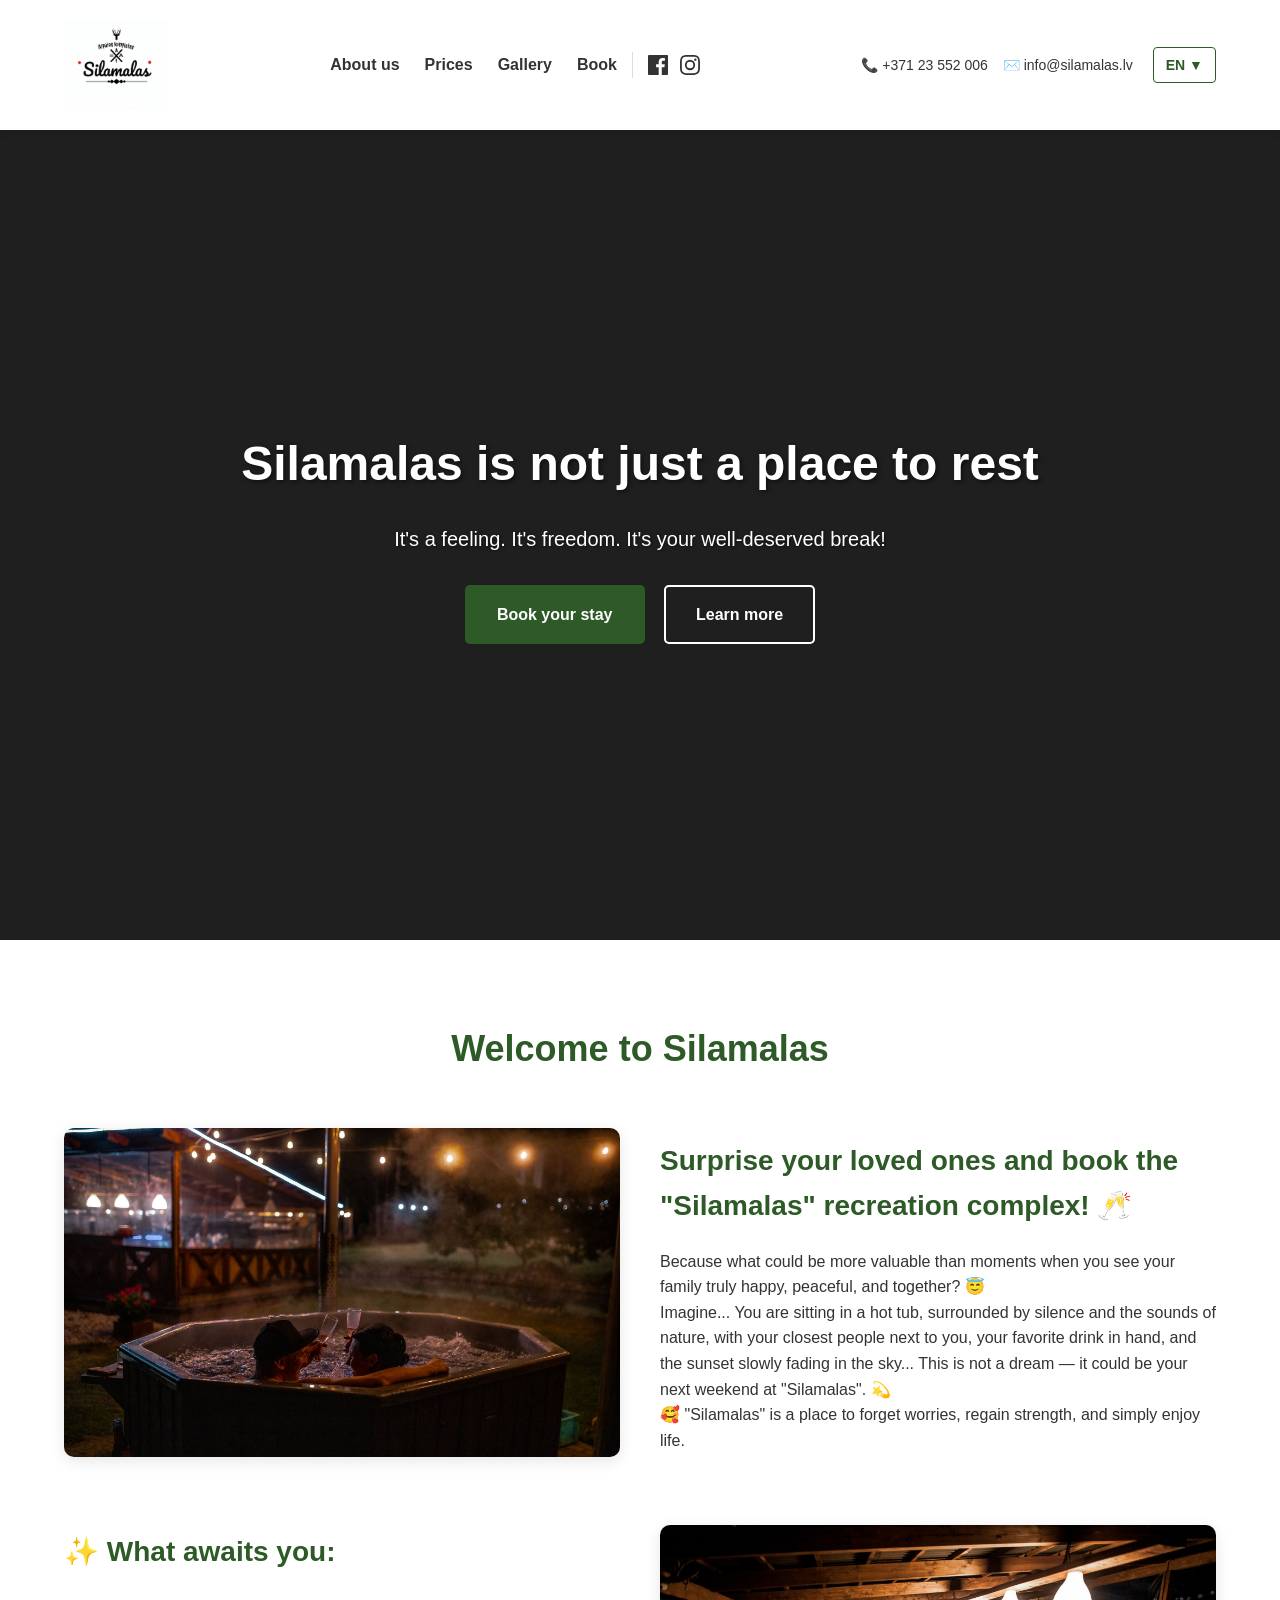
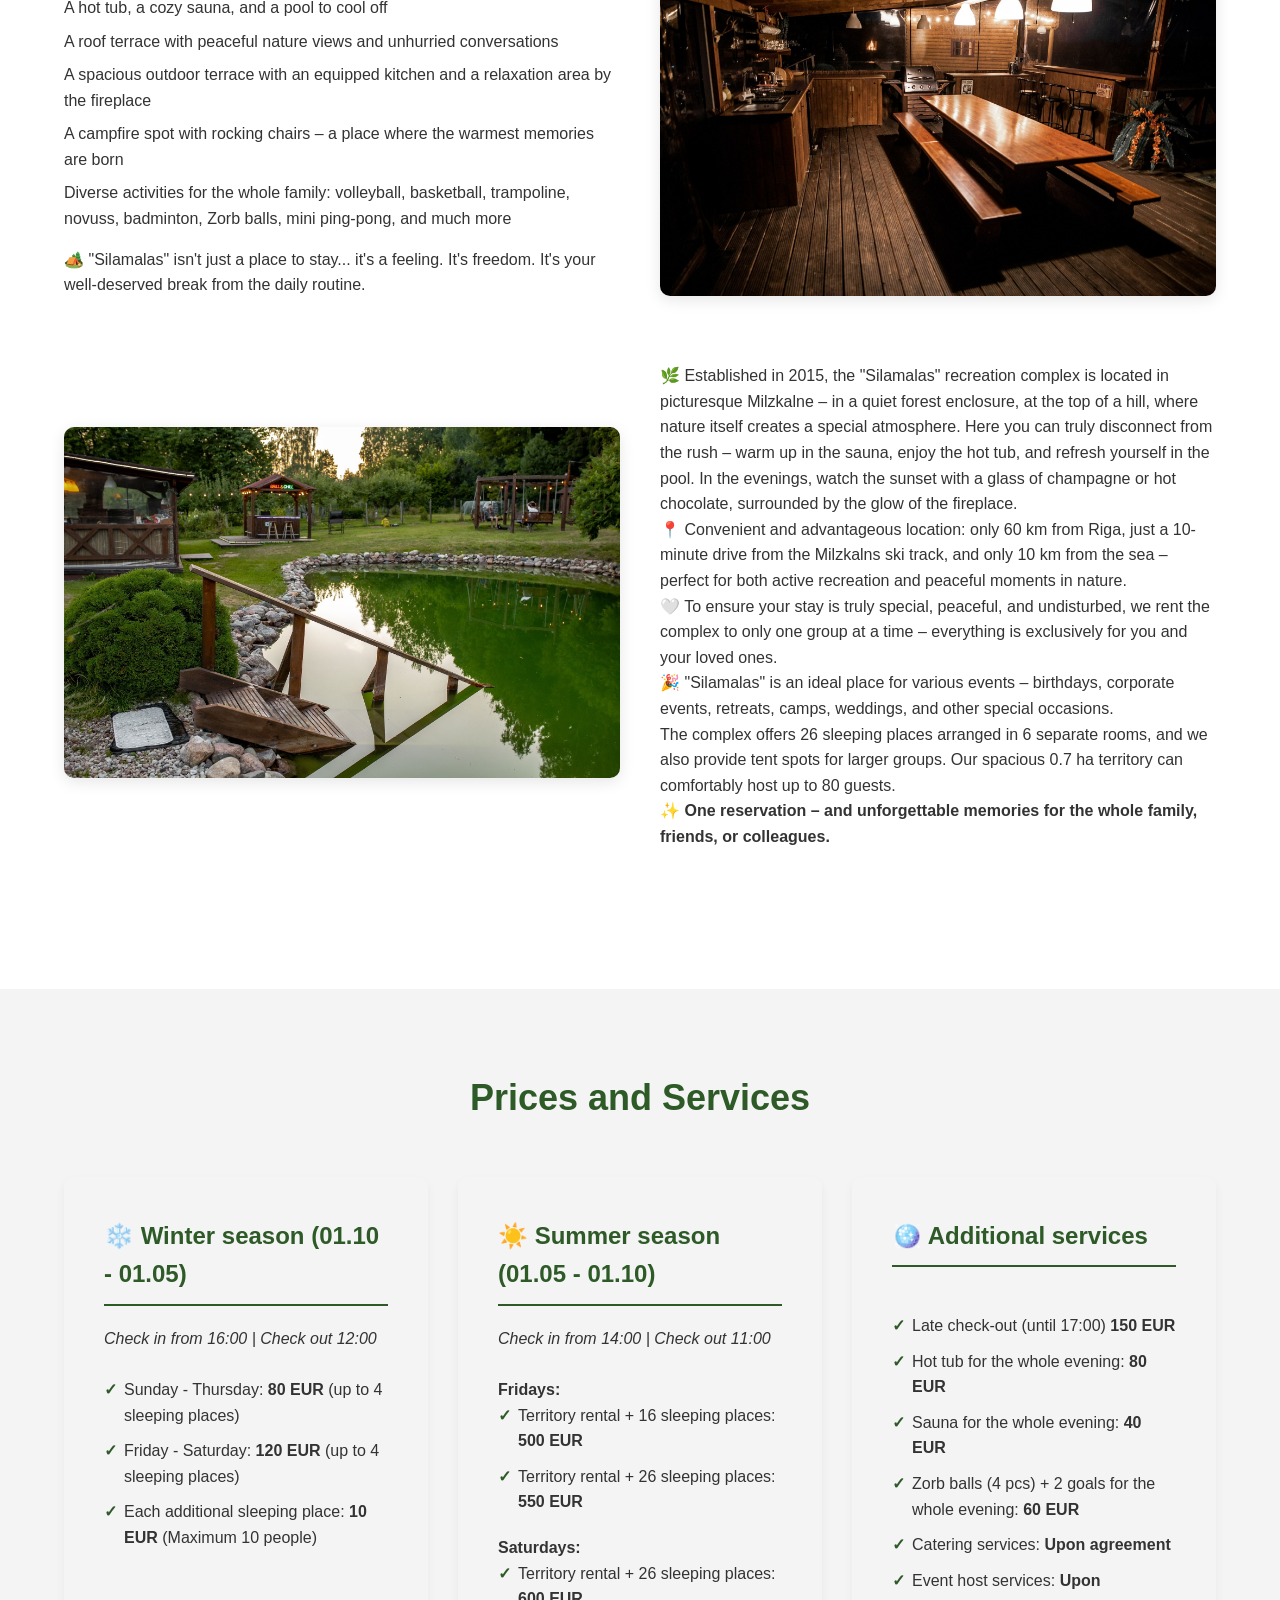
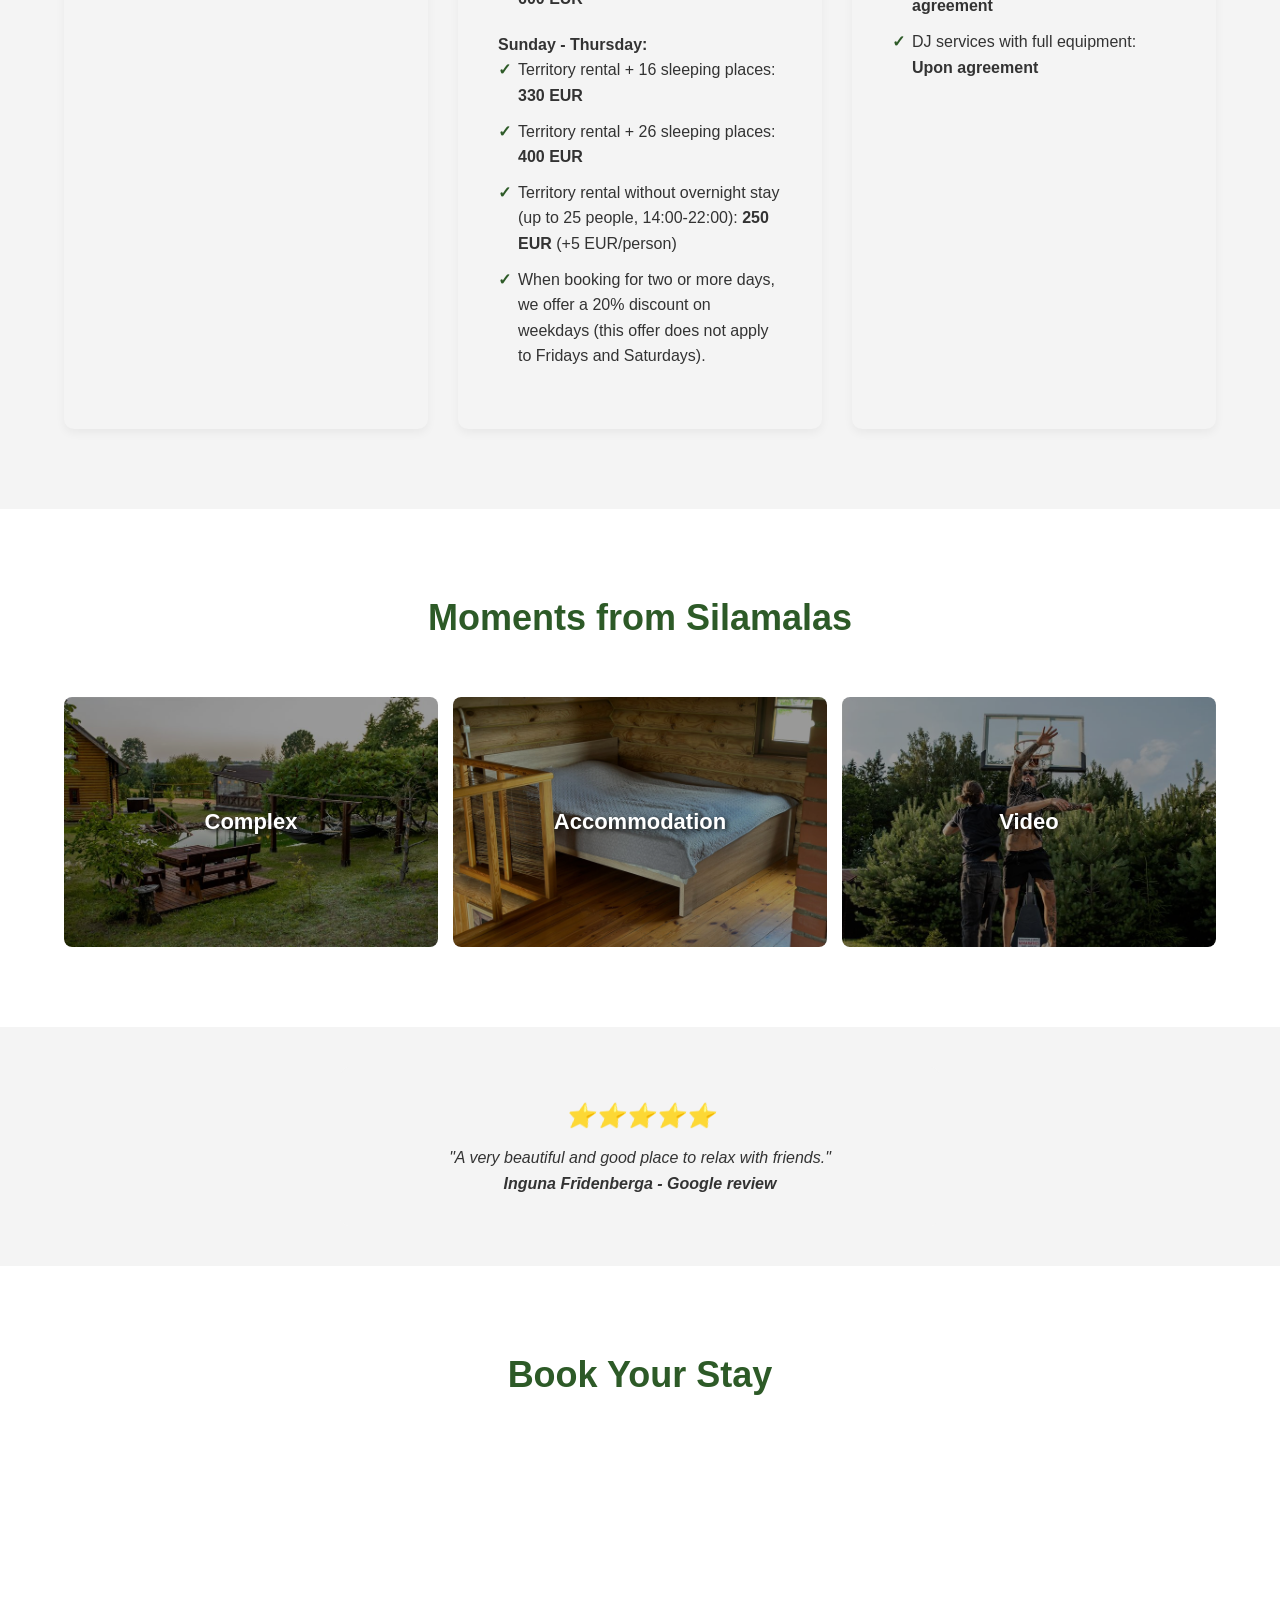
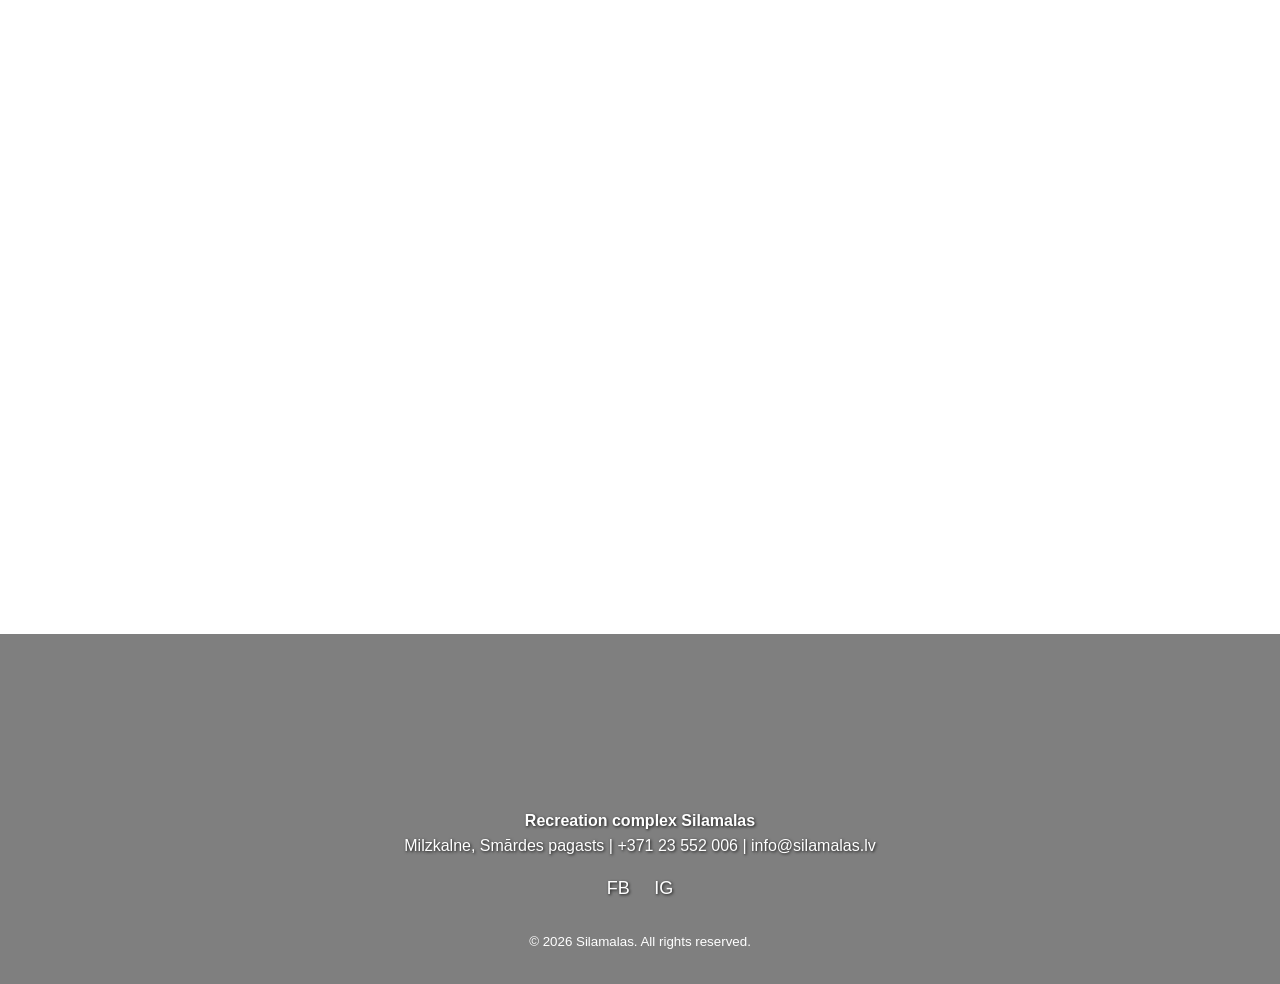
==== commit 97cf3da0: "Valodas" ====
--- a/en.html
+++ b/en.html
@@ -15,6 +15,14 @@
                 <li><a href="#cenas">Prices</a></li>
                 <li><a href="#galerija">Gallery</a></li>
                 <li><a href="#rezervet">Book</a></li>
+                <li class="nav-socials">
+                    <a href="https://www.facebook.com/silamalas.milzkalne/?locale=lv_LV" target="_blank" title="Facebook">
+                        <svg width="20" height="20" viewBox="0 0 24 24" fill="currentColor" xmlns="http://www.w3.org/2000/svg"><path d="M22.675 0h-21.35c-.732 0-1.325.593-1.325 1.325v21.351c0 .731.593 1.324 1.325 1.324h11.495v-9.294h-3.128v-3.622h3.128v-2.671c0-3.1 1.893-4.788 4.659-4.788 1.325 0 2.463.099 2.795.143v3.24l-1.918.001c-1.504 0-1.795.715-1.795 1.763v2.312h3.587l-.467 3.622h-3.12v9.293h6.116c.73 0 1.323-.593 1.323-1.325v-21.35c0-.732-.593-1.325-1.325-1.325z"/></svg>
+                    </a>
+                    <a href="https://www.instagram.com/popular/silamalas/" target="_blank" title="Instagram">
+                        <svg width="20" height="20" viewBox="0 0 24 24" fill="currentColor" xmlns="http://www.w3.org/2000/svg"><path d="M12 2.163c3.204 0 3.584.012 4.85.07 3.252.148 4.771 1.691 4.919 4.919.058 1.265.069 1.645.069 4.849 0 3.205-.012 3.584-.069 4.849-.149 3.225-1.664 4.771-4.919 4.919-1.266.058-1.644.07-4.85.07-3.204 0-3.584-.012-4.849-.07-3.26-.149-4.771-1.699-4.919-4.92-.058-1.265-.07-1.644-.07-4.849 0-3.204.013-3.583.07-4.849.149-3.227 1.664-4.771 4.919-4.919 1.266-.057 1.645-.069 4.849-.069zM12 0C8.741 0 8.333.014 7.053.072 2.695.272.273 2.69.073 7.052.014 8.333 0 8.741 0 12c0 3.259.014 3.668.072 4.948.2 4.358 2.618 6.78 6.98 6.98C8.333 23.986 8.741 24 12 24c3.259 0 3.668-.014 4.948-.072 4.354-.2 6.782-2.618 6.979-6.98.059-1.28.073-1.689.073-4.948 0-3.259-.014-3.667-.072-4.947-.196-4.354-2.617-6.78-6.979-6.98C15.668.014 15.259 0 12 0zm0 5.838a6.162 6.162 0 100 12.324 6.162 6.162 0 000-12.324zM12 16a4 4 0 110-8 4 4 0 010 8zm6.406-11.845a1.44 1.44 0 100 2.881 1.44 1.44 0 000-2.881z"/></svg>
+                    </a>
+                </li>
             </ul>
         </nav>
         
@@ -68,8 +76,8 @@
             <div class="zigzag-text">
                 <h3>✨ What awaits you:</h3>
                 <ul style="list-style-type: none; padding-left: 0;">
-                    <li style="margin-bottom: 8px;">A hot tub, a cozy sauna, and a pool for cooling off</li>
-                    <li style="margin-bottom: 8px;">A roof terrace with peaceful nature views for unhurried conversations</li>
+                    <li style="margin-bottom: 8px;">A hot tub, a cozy sauna, and a pool to cool off</li>
+                    <li style="margin-bottom: 8px;">A roof terrace with peaceful nature views and unhurried conversations</li>
                     <li style="margin-bottom: 8px;">A spacious outdoor terrace with an equipped kitchen and a relaxation area by the fireplace</li>
                     <li style="margin-bottom: 8px;">A campfire spot with rocking chairs – a place where the warmest memories are born</li>
                     <li style="margin-bottom: 15px;">Diverse activities for the whole family: volleyball, basketball, trampoline, novuss, badminton, Zorb balls, mini ping-pong, and much more</li>
@@ -108,29 +116,26 @@
                     <li>Friday - Saturday: <strong>120 EUR</strong> (up to 4 sleeping places)</li>
                     <li>Each additional sleeping place: <strong>10 EUR</strong> (Maximum 10 people)</li>
                 </ul>
-                <br>
-                <h4>Additional services:</h4>
-                <ul>
-                    <li>Hot tub: <strong>80 EUR</strong></li>
-                    <li>Sauna: <strong>40 EUR</strong></li>
-                </ul>
             </div>
 
             <div class="price-card">
                 <h3>☀️ Summer season (01.05 - 01.10)</h3>
                 <p><em>Check in from 14:00 | Check out 11:00</em></p><br>
-                <h4>Fridays and Saturdays:</h4>
+                <h4>Fridays:</h4>
                 <ul>
-                    <li>Terrace rental + 16 sleeping places: <strong>500 EUR</strong></li>
-                    <li>Terrace rental + 26 sleeping places: <strong>600 EUR</strong></li>
-                </ul>
-                <br>
+                    <li>Territory rental + 16 sleeping places: <strong>500 EUR</strong></li>
+                    <li>Territory rental + 26 sleeping places: <strong>550 EUR</strong></li>
+                </ul>
+                <h4>Saturdays:</h4>
+                <ul>
+                    <li>Territory rental + 26 sleeping places: <strong>600 EUR</strong></li>
+                </ul>
                 <h4>Sunday - Thursday:</h4>
                 <ul>
-                    <li>Terrace rental + 16 sleeping places: <strong>330 EUR</strong></li>
-                    <li>Terrace rental + 26 sleeping places: <strong>400 EUR</strong></li>
+                    <li>Territory rental + 16 sleeping places: <strong>330 EUR</strong></li>
+                    <li>Territory rental + 26 sleeping places: <strong>400 EUR</strong></li>
                     <li>Territory rental without overnight stay (up to 25 people, 14:00-22:00): <strong>250 EUR</strong> (+5 EUR/person)</li>
-                    <li>When booking for two or more days, we offer a 20% discount on weekdays.</li>
+                    <li>When booking for two or more days, we offer a 20% discount on weekdays (this offer does not apply to Fridays and Saturdays).</li> 
                 </ul>
             </div>
 
@@ -138,27 +143,240 @@
                 <h3>🪩 Additional services</h3>
                 <br>
                 <ul>
-                    <li>Zorb balls (4pcs) + 2 goals for the whole evening: <strong>60 EUR</strong></li>
+                    <li>Late check-out (until 17:00) <strong>150 EUR</strong></li>
+                    <li>Hot tub for the whole evening: <strong>80 EUR</strong></li>
+                    <li>Sauna for the whole evening: <strong>40 EUR</strong></li>
+                    <li>Zorb balls (4 pcs) + 2 goals for the whole evening: <strong>60 EUR</strong></li>
                     <li>Catering services: <strong>Upon agreement</strong></li>
-                </ul>
-            </div>
-
-        </div>
-    </section>
-
-    <section id="galerija">
+                    <li>Event host services: <strong>Upon agreement</strong></li>
+                    <li>DJ services with full equipment: <strong>Upon agreement</strong></li>
+                    
+                </ul>
+            </div>
+
+        </div>
+    </section>
+
+<section id="galerija">
         <h2 class="section-title">Moments from Silamalas</h2>
-        <div class="gallery-grid">
-            <img src="index_bildes/651767040_906055295391313_628221090209750949_n.jpg" alt="Silamalas night haven of peace">
-            <img src="650258029_906054905391352_2581423031043260464_n.jpg" alt="Spacious territory and ponds at dusk">
-            <img src="650840910_906052655391577_351565780718205421_n.jpg" alt="Cozy interior with a fireplace">
-            <img src="650942105_906054978724678_5024881472659533450_n.jpg" alt="Bright room for overnight stay">
-            <img src="650992784_906054975391345_3099362263845363375_n.jpg" alt="Outdoor terrace for celebrations">
-            <img src="649787170_906055068724669_1777005099342468847_n.jpg" alt="View of the territory in daylight">
-            <img src="650025474_906055128724663_6929848860728186143_n.jpg" alt="Pond and recreation area">
-            <img src="650117356_906055595391283_2206209509109973630_n.jpg" alt="Entrance to Silamalas">
-        </div>
-    </section>
+
+        <!-- Galveno kategoriju skats -->
+        <div id="gallery-categories" class="gallery-grid">
+            <div class="category-card" onclick="showGallery('cat-komplekss')">
+                <img src="komplekss/47787.jpeg" alt="Complex">
+                <div class="category-overlay">Complex</div>
+            </div>
+            
+            <!-- Uzklikšķinot atver galeriju un aktivizē pirmo tabu ("Pirts") -->
+            <div class="category-card" onclick="showGallery('cat-telpas'); showSubcat('pirts')">
+                <img src="gulvietu_telpas/pirts_n7.jpeg" alt="Accommodation">
+                <div class="category-overlay">Accommodation</div>
+            </div>
+            
+            <div class="category-card" onclick="showGallery('cat-pasakumi')">
+                <img src="komplekss/52132.jpeg" alt="Video">
+                <div class="category-overlay">Video</div>
+            </div>
+        </div>
+
+        <!-- 1. Kategorija: Komplekss -->
+        <div id="cat-komplekss" class="gallery-category-view" style="display: none;">
+            <button class="btn-back" onclick="hideGallery()">← Back to categories</button>
+            <div class="gallery-grid">
+                <img src="komplekss/187.jpeg" alt="Complex">
+                <img src="komplekss/249.jpeg" alt="Complex">
+                <img src="komplekss/264.jpeg" alt="Complex">
+                <img src="komplekss/346.jpeg" alt="Complex">
+                <img src="komplekss/352.jpeg" alt="Complex">
+                <img src="komplekss/393.jpeg" alt="Complex">
+                <img src="komplekss/448.jpeg" alt="Complex">
+                <img src="komplekss/487.jpeg" alt="Complex">
+                <img src="komplekss/490.jpeg" alt="Complex">
+                <img src="komplekss/499.jpeg" alt="Complex">
+                <img src="komplekss/527.jpeg" alt="Complex">
+                <img src="komplekss/571.jpeg" alt="Complex">
+                <img src="komplekss/599.jpeg" alt="Complex">
+                <img src="komplekss/612.jpeg" alt="Complex">
+                <img src="komplekss/628.jpeg" alt="Complex">
+                <img src="komplekss/653.jpeg" alt="Complex">
+                <img src="komplekss/3976.jpeg" alt="Complex">
+                <img src="komplekss/14429.jpeg" alt="Complex">
+                <img src="komplekss/19136.jpeg" alt="Complex">
+                <img src="komplekss/25867.jpeg" alt="Complex">
+                <img src="komplekss/37484.jpeg" alt="Complex">
+                <img src="komplekss/47527.jpeg" alt="Complex">
+                <img src="komplekss/47529.jpeg" alt="Complex">
+                <img src="komplekss/47777.jpeg" alt="Complex">
+                <img src="komplekss/47780.jpeg" alt="Complex">
+                <img src="komplekss/47783.jpeg" alt="Complex">
+                <img src="komplekss/47786.jpeg" alt="Complex">
+                <img src="komplekss/47787.jpeg" alt="Complex">
+                <img src="komplekss/47788.jpeg" alt="Complex">
+                <img src="komplekss/47789.jpeg" alt="Complex">
+                <img src="komplekss/47791.jpeg" alt="Complex">
+                <img src="komplekss/47793.jpeg" alt="Complex">
+                <img src="komplekss/52129.jpeg" alt="Complex">
+                <img src="komplekss/52132.jpeg" alt="Complex">
+                <img src="komplekss/52512.jpeg" alt="Complex">
+                <img src="komplekss/52514.jpeg" alt="Complex">
+                <img src="komplekss/52516.jpeg" alt="Complex">
+                <img src="komplekss/NewSilamalas-28.jpeg" alt="Complex">
+                <img src="komplekss/NewSilamalas-60.jpeg" alt="Complex">
+                <img src="komplekss/NewSilamalas-61.jpeg" alt="Complex">
+                <img src="komplekss/NewSilamalas-63.jpeg" alt="Complex">
+                <img src="komplekss/NewSilamalas-69.jpeg" alt="Complex">
+                <img src="komplekss/dj_1.jpeg" alt="Complex">
+                <img src="komplekss/dj_2.jpeg" alt="Complex">
+                <img src="komplekss/dj_3.jpeg" alt="Complex">
+                
+            </div>
+        </div>
+
+        <!-- 2. Kategorija: Guļvietas (ar tabiem 4 mājām) -->
+        <div id="cat-telpas" class="gallery-category-view" style="display: none;">
+            <button class="btn-back" onclick="hideGallery()">← Back to categories</button>
+            
+            <!-- Apakškategoriju pogas (Tabi) -->
+            <div class="subcategory-tabs">
+                <button class="subcat-tab" id="btn-pirts" onclick="showSubcat('pirts', this)">Sauna house</button>
+                <button class="subcat-tab" id="btn-eka2" onclick="showSubcat('eka2', this)">Building 2</button>
+                <button class="subcat-tab" id="btn-eka34" onclick="showSubcat('eka34', this)">Buildings 3 and 4</button>
+                <button class="subcat-tab" id="btn-eka5" onclick="showSubcat('eka5', this)">Building 5</button>
+            </div>
+
+            <!-- Bilžu režģi katrai mājai -->
+            <div id="subcat-pirts" class="subcat-grid gallery-grid">
+                <img src="gulvietu_telpas/pirts_n1.jpeg" alt="Sauna house">
+                <img src="gulvietu_telpas/pirts_n2.jpeg" alt="Sauna house">
+                <img src="gulvietu_telpas/pirts_n3.jpeg" alt="Sauna house">
+                <img src="gulvietu_telpas/pirts_n4.jpeg" alt="Sauna house">
+                <img src="gulvietu_telpas/pirts_n5.jpeg" alt="Sauna house">
+                <img src="gulvietu_telpas/pirts_n6.jpeg" alt="Sauna house">
+                <img src="gulvietu_telpas/pirts_n7.jpeg" alt="Sauna house">
+            </div>
+            
+            <div id="subcat-eka2" class="subcat-grid gallery-grid" style="display: none;">
+                <img src="gulvietu_telpas/eka2_n1.jpeg" alt="Building 2">
+                <img src="gulvietu_telpas/eka2_n2.jpeg" alt="Building 2">
+            </div>
+            
+            <div id="subcat-eka34" class="subcat-grid gallery-grid" style="display: none;">
+                <img src="gulvietu_telpas/eka3_4_n1.jpeg" alt="Buildings 3 and 4">
+                <img src="gulvietu_telpas/eka3_4_n2.jpeg" alt="Buildings 3 and 4">
+            </div>
+            
+            <div id="subcat-eka5" class="subcat-grid gallery-grid" style="display: none;">
+                <img src="gulvietu_telpas/eka5_n1.jpeg" alt="Building 5">
+                <img src="gulvietu_telpas/eka5_n2.jpeg" alt="Building 5">
+            </div>
+        </div>
+
+        <!-- 3. Kategorija: Video -->
+        <div id="cat-pasakumi" class="gallery-category-view" style="display: none;">
+            <button class="btn-back" onclick="hideGallery()">← Back to categories</button>
+            <div class="gallery-grid">
+                <img src="gulvietu_telpas/eka2_n1.jpeg" data-video="video/terase%203.mp4" alt="Terrace 3 video" class="video-thumb">
+                <img src="komplekss/249.jpeg" data-video="heroVideo.mp4" alt="Hero video" class="video-thumb">
+            </div>
+        </div>
+    </section>
+
+    <!-- JavaScript loģika -->
+    <script>
+        function showGallery(categoryId) {
+            document.getElementById('gallery-categories').style.display = 'none';
+            document.querySelectorAll('.gallery-category-view').forEach(el => el.style.display = 'none');
+            document.getElementById(categoryId).style.display = 'block';
+        }
+
+        function hideGallery() {
+            document.querySelectorAll('.gallery-category-view').forEach(el => el.style.display = 'none');
+            document.getElementById('gallery-categories').style.display = 'grid'; 
+        }
+
+        function showSubcat(subcatId, btnElement = null) {
+            // Paslēpj visas apakškategoriju bildes
+            document.querySelectorAll('.subcat-grid').forEach(el => el.style.display = 'none');
+            // Parāda izvēlēto
+            document.getElementById('subcat-' + subcatId).style.display = 'grid';
+            
+            // Atjauno aktīvās pogas vizuālo stilu
+            document.querySelectorAll('.subcat-tab').forEach(el => el.classList.remove('active'));
+            if (btnElement) {
+                btnElement.classList.add('active');
+            } else {
+                document.getElementById('btn-' + subcatId).classList.add('active');
+            }
+        }
+    </script>
+
+    <script>
+        function showGallery(categoryId) {
+            document.getElementById('gallery-categories').style.display = 'none';
+            document.querySelectorAll('.gallery-category-view').forEach(el => el.style.display = 'none');
+            document.getElementById(categoryId).style.display = 'block';
+        }
+
+        function hideGallery() {
+            document.querySelectorAll('.gallery-category-view').forEach(el => el.style.display = 'none');
+            document.getElementById('gallery-categories').style.display = 'grid';
+        }
+
+        function openLightbox(type, src, alt) {
+            const overlay = document.getElementById('lightbox');
+            const image = overlay.querySelector('img');
+            const video = overlay.querySelector('video');
+            const caption = overlay.querySelector('.lightbox-caption');
+
+            if (type === 'video') {
+                image.style.display = 'none';
+                video.style.display = 'block';
+                video.src = src;
+                video.load();
+                video.play();
+            } else {
+                video.pause();
+                video.src = '';
+                video.style.display = 'none';
+                image.style.display = 'block';
+                image.src = src;
+                image.alt = alt || '';
+            }
+
+            caption.textContent = alt || '';
+            overlay.style.display = 'flex';
+            document.body.style.overflow = 'hidden';
+        }
+
+        function closeLightbox() {
+            const overlay = document.getElementById('lightbox');
+            const video = overlay.querySelector('video');
+            overlay.style.display = 'none';
+            video.pause();
+            video.src = '';
+            document.body.style.overflow = '';
+        }
+
+        document.addEventListener('DOMContentLoaded', function() {
+            document.querySelectorAll('#galerija .gallery-grid img').forEach(image => {
+                image.addEventListener('click', function() {
+                    const videoSrc = image.dataset.video;
+                    if (videoSrc) {
+                        openLightbox('video', videoSrc, image.alt);
+                    } else {
+                        openLightbox('image', image.src, image.alt);
+                    }
+                });
+            });
+        });
+    </script>
+
+    <div id="lightbox" class="lightbox-overlay" onclick="closeLightbox()">
+        <button class="lightbox-close" type="button" onclick="event.stopPropagation(); closeLightbox()">×</button>
+        <img src="" alt="" style="display: none;">
+        <video src="" controls playsinline style="display: none;"></video>
+        <p class="lightbox-caption"></p>
+    </div>
 
     <section style="background-color: var(--light-gray); padding-top: 40px; padding-bottom: 40px;">
         <div class="testimonial-box">
@@ -178,7 +396,7 @@
         
         <section id="karte">
             <iframe 
-                src="https://maps.app.goo.gl/2X2zVZL4yftU7caV80" 
+                src="https://www.google.com/maps/embed?pb=!1m18!1m12!1m3!1d3754.1875847072997!2d23.206041377995305!3d56.97670477356179!2m3!1f0!2f0!3f0!3m2!1i1024!2i768!4f13.1!3m3!1m2!1s0x46eefe632e6e136b%3A0x65a920ff68deade!2sSilamalas%2C%20recreation%20center!5e1!3m2!1sen!2slv!4v1774528118662!5m2!1sen!2slv" 
                 allowfullscreen="" 
                 loading="lazy" 
                 referrerpolicy="no-referrer-when-downgrade">
@@ -189,7 +407,7 @@
 
         <footer>
             <div class="footer-info">
-                <p><strong>Recreation Complex Silamalas</strong></p>
+                <p><strong>Recreation complex Silamalas</strong></p>
                 <p>Milzkalne, Smārdes pagasts | +371 23 552 006 | info@silamalas.lv</p>
             </div>
             <div class="social-links">
@@ -203,4 +421,4 @@
     </div>
 
 </body>
-</html>
+</html>
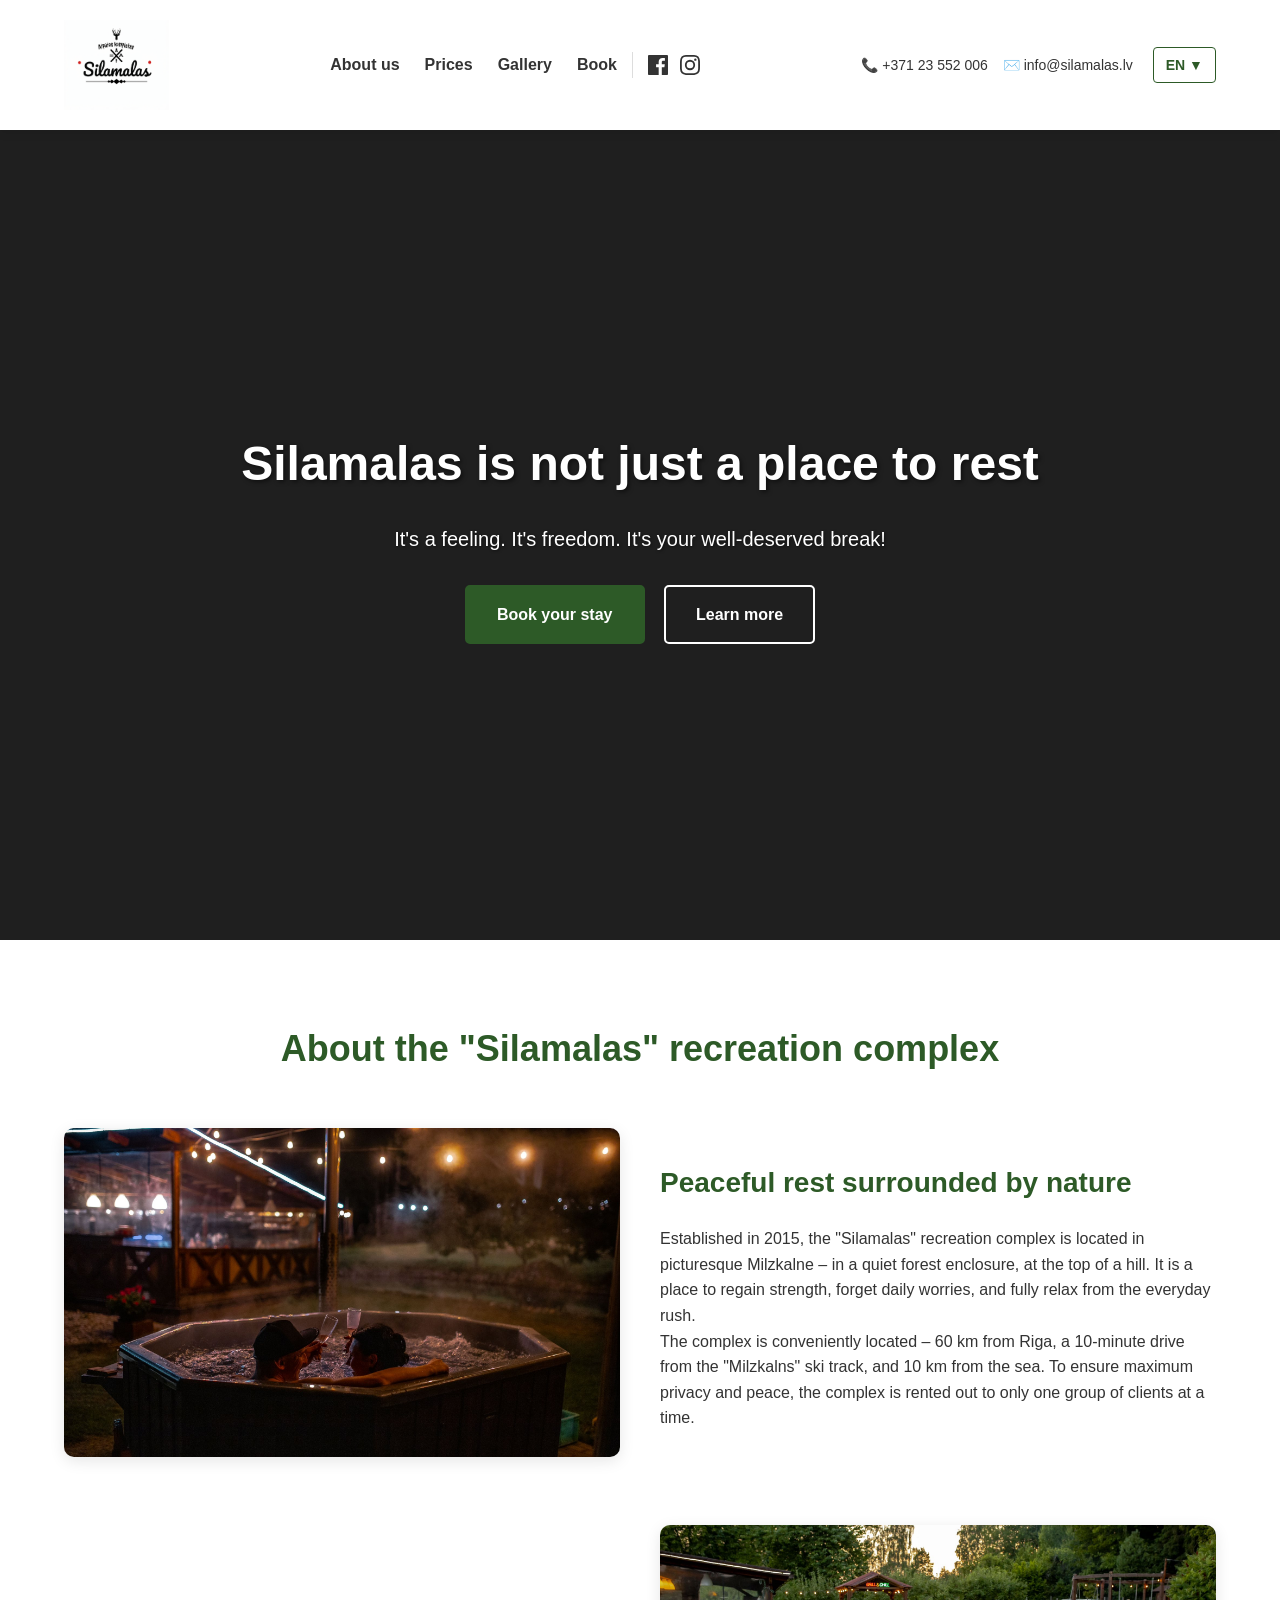
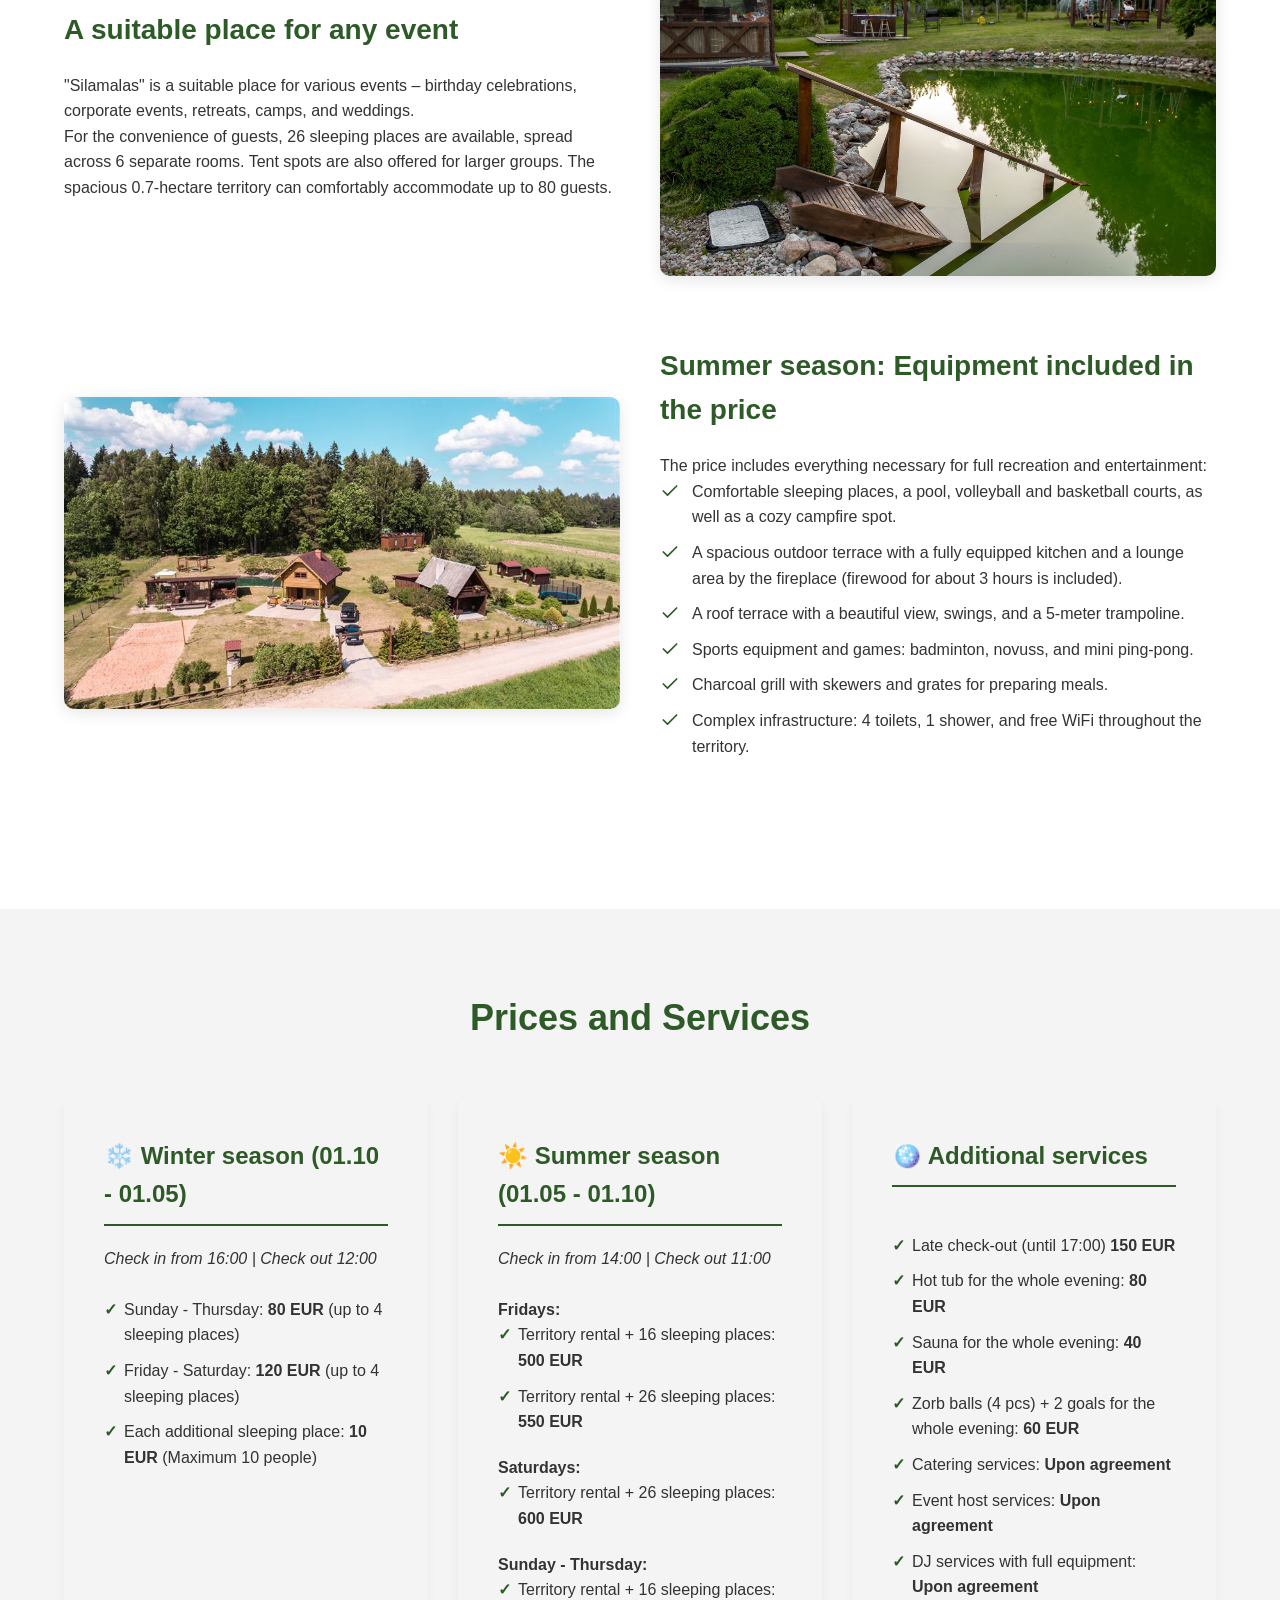
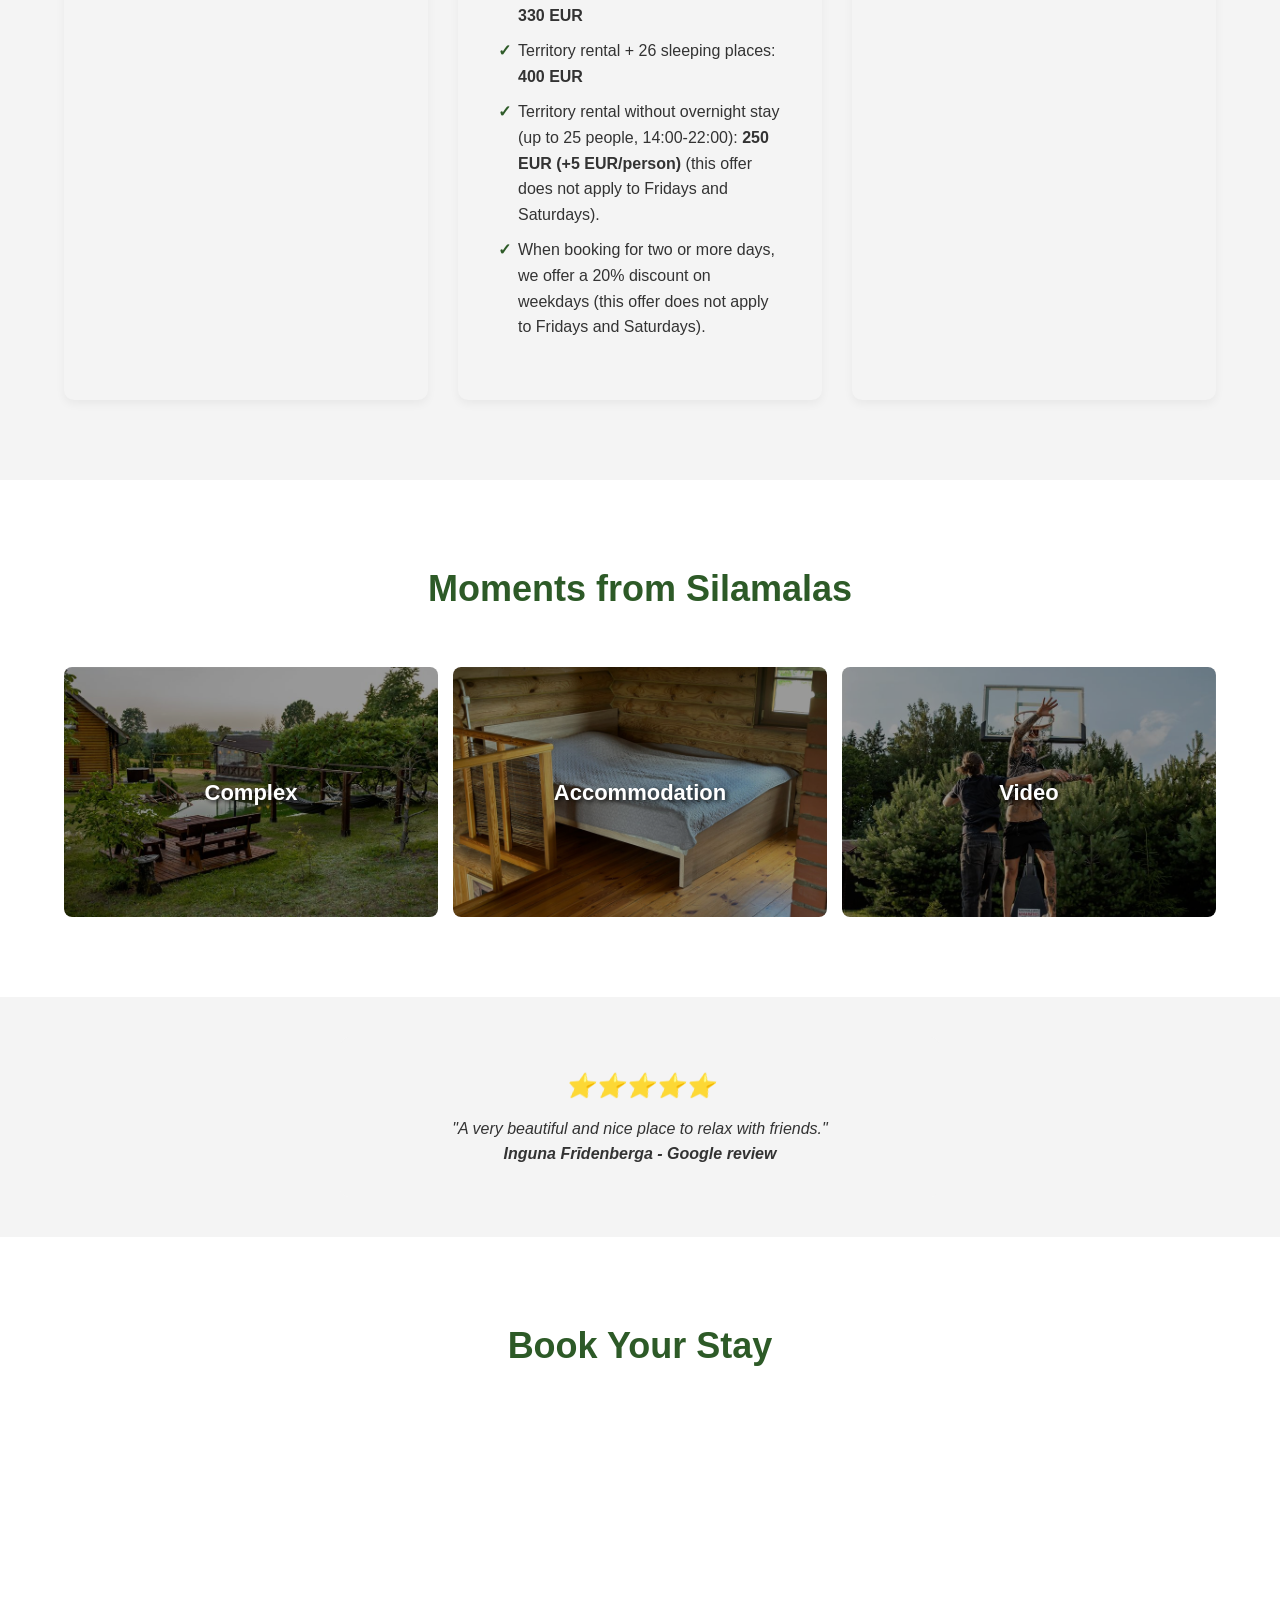
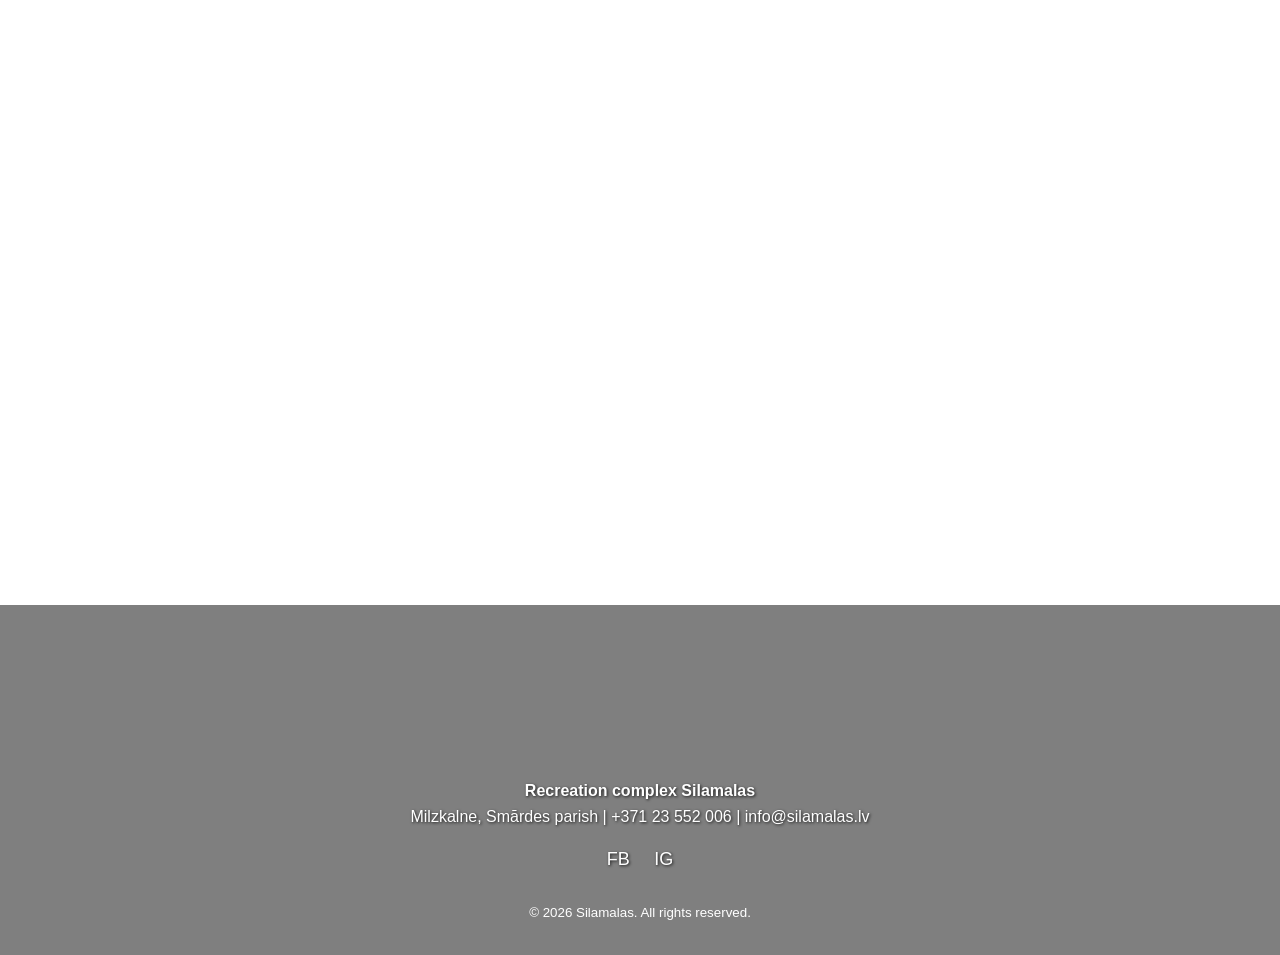
==== commit 0f3bbcc9: "Zigzag update" ====
--- a/en.html
+++ b/en.html
@@ -58,48 +58,63 @@
     </section>
 
     <section id="par-mums">
-        <h2 class="section-title">Welcome to Silamalas</h2>
+        <h2 class="section-title">About the "Silamalas" recreation complex</h2>
         
         <div class="zigzag-row">
             <div class="zigzag-text">
-                <h3>Surprise your loved ones and book the "Silamalas" recreation complex! 🥂</h3>
-                <p>Because what could be more valuable than moments when you see your family truly happy, peaceful, and together? 😇</p>
-                <p>Imagine... You are sitting in a hot tub, surrounded by silence and the sounds of nature, with your closest people next to you, your favorite drink in hand, and the sunset slowly fading in the sky... This is not a dream — it could be your next weekend at "Silamalas". 💫</p>
-                <p>🥰 "Silamalas" is a place to forget worries, regain strength, and simply enjoy life.</p>
+                <h3>Peaceful rest surrounded by nature</h3>
+                <p>Established in 2015, the "Silamalas" recreation complex is located in picturesque Milzkalne – in a quiet forest enclosure, at the top of a hill. It is a place to regain strength, forget daily worries, and fully relax from the everyday rush.</p>
+                <p>The complex is conveniently located – 60 km from Riga, a 10-minute drive from the "Milzkalns" ski track, and 10 km from the sea. To ensure maximum privacy and peace, the complex is rented out to only one group of clients at a time.</p>
             </div>
             <div class="zigzag-img">
-                <img src="index_bildes/651202572_906054938724682_2738697574098734359_n.jpg" alt="Relaxing in the hot tub">
+                <img src="index_bildes/651202572_906054938724682_2738697574098734359_n.jpg" alt="Recreation complex territory">
             </div>
         </div>
 
         <div class="zigzag-row">
             <div class="zigzag-text">
-                <h3>✨ What awaits you:</h3>
-                <ul style="list-style-type: none; padding-left: 0;">
-                    <li style="margin-bottom: 8px;">A hot tub, a cozy sauna, and a pool to cool off</li>
-                    <li style="margin-bottom: 8px;">A roof terrace with peaceful nature views and unhurried conversations</li>
-                    <li style="margin-bottom: 8px;">A spacious outdoor terrace with an equipped kitchen and a relaxation area by the fireplace</li>
-                    <li style="margin-bottom: 8px;">A campfire spot with rocking chairs – a place where the warmest memories are born</li>
-                    <li style="margin-bottom: 15px;">Diverse activities for the whole family: volleyball, basketball, trampoline, novuss, badminton, Zorb balls, mini ping-pong, and much more</li>
-                </ul>
-                <p>🏕️ "Silamalas" isn't just a place to stay... it's a feeling. It's freedom. It's your well-deserved break from the daily routine.</p>
+                <h3>A suitable place for any event</h3>
+                <p>"Silamalas" is a suitable place for various events – birthday celebrations, corporate events, retreats, camps, and weddings.</p>
+                <p>For the convenience of guests, 26 sleeping places are available, spread across 6 separate rooms. Tent spots are also offered for larger groups. The spacious 0.7-hectare territory can comfortably accommodate up to 80 guests.</p>
             </div>
             <div class="zigzag-img">
-                <img src="index_bildes/650992784_906054975391345_3099362263845363375_n.jpg" alt="Spacious territory for recreation and activities">
+                <img src="index_bildes/650025474_906055128724663_6929848860728186143_n.jpg" alt="Outdoor terrace for celebrations">
             </div>
         </div>
 
         <div class="zigzag-row">
             <div class="zigzag-text">
-                <p>🌿 Established in 2015, the "Silamalas" recreation complex is located in picturesque Milzkalne – in a quiet forest enclosure, at the top of a hill, where nature itself creates a special atmosphere. Here you can truly disconnect from the rush – warm up in the sauna, enjoy the hot tub, and refresh yourself in the pool. In the evenings, watch the sunset with a glass of champagne or hot chocolate, surrounded by the glow of the fireplace.</p>
-                <p>📍 Convenient and advantageous location: only 60 km from Riga, just a 10-minute drive from the Milzkalns ski track, and only 10 km from the sea – perfect for both active recreation and peaceful moments in nature.</p>
-                <p>🤍 To ensure your stay is truly special, peaceful, and undisturbed, we rent the complex to only one group at a time – everything is exclusively for you and your loved ones.</p>
-                <p>🎉 "Silamalas" is an ideal place for various events – birthdays, corporate events, retreats, camps, weddings, and other special occasions.<br>
-                The complex offers 26 sleeping places arranged in 6 separate rooms, and we also provide tent spots for larger groups. Our spacious 0.7 ha territory can comfortably host up to 80 guests.</p>
-                <p><strong>✨ One reservation – and unforgettable memories for the whole family, friends, or colleagues.</strong></p>
+                <h3>Summer season: Equipment included in the price</h3>
+                <p>The price includes everything necessary for full recreation and entertainment:</p>
+                <ul style="list-style-type: none; padding-left: 0;">
+                    <li style="margin-bottom: 10px; display: flex; align-items: flex-start; gap: 12px;">
+                        <svg width="20" height="20" viewBox="0 0 24 24" fill="none" stroke="var(--primary-green)" stroke-width="2" stroke-linecap="round" stroke-linejoin="round" style="flex-shrink: 0; margin-top: 2px;"><polyline points="20 6 9 17 4 12"></polyline></svg>
+                        <span>Comfortable sleeping places, a pool, volleyball and basketball courts, as well as a cozy campfire spot.</span>
+                    </li>
+                    <li style="margin-bottom: 10px; display: flex; align-items: flex-start; gap: 12px;">
+                        <svg width="20" height="20" viewBox="0 0 24 24" fill="none" stroke="var(--primary-green)" stroke-width="2" stroke-linecap="round" stroke-linejoin="round" style="flex-shrink: 0; margin-top: 2px;"><polyline points="20 6 9 17 4 12"></polyline></svg>
+                        <span>A spacious outdoor terrace with a fully equipped kitchen and a lounge area by the fireplace (firewood for about 3 hours is included).</span>
+                    </li>
+                    <li style="margin-bottom: 10px; display: flex; align-items: flex-start; gap: 12px;">
+                        <svg width="20" height="20" viewBox="0 0 24 24" fill="none" stroke="var(--primary-green)" stroke-width="2" stroke-linecap="round" stroke-linejoin="round" style="flex-shrink: 0; margin-top: 2px;"><polyline points="20 6 9 17 4 12"></polyline></svg>
+                        <span>A roof terrace with a beautiful view, swings, and a 5-meter trampoline.</span>
+                    </li>
+                    <li style="margin-bottom: 10px; display: flex; align-items: flex-start; gap: 12px;">
+                        <svg width="20" height="20" viewBox="0 0 24 24" fill="none" stroke="var(--primary-green)" stroke-width="2" stroke-linecap="round" stroke-linejoin="round" style="flex-shrink: 0; margin-top: 2px;"><polyline points="20 6 9 17 4 12"></polyline></svg>
+                        <span>Sports equipment and games: badminton, novuss, and mini ping-pong.</span>
+                    </li>
+                    <li style="margin-bottom: 10px; display: flex; align-items: flex-start; gap: 12px;">
+                        <svg width="20" height="20" viewBox="0 0 24 24" fill="none" stroke="var(--primary-green)" stroke-width="2" stroke-linecap="round" stroke-linejoin="round" style="flex-shrink: 0; margin-top: 2px;"><polyline points="20 6 9 17 4 12"></polyline></svg>
+                        <span>Charcoal grill with skewers and grates for preparing meals.</span>
+                    </li>
+                    <li style="margin-bottom: 10px; display: flex; align-items: flex-start; gap: 12px;">
+                        <svg width="20" height="20" viewBox="0 0 24 24" fill="none" stroke="var(--primary-green)" stroke-width="2" stroke-linecap="round" stroke-linejoin="round" style="flex-shrink: 0; margin-top: 2px;"><polyline points="20 6 9 17 4 12"></polyline></svg>
+                        <span>Complex infrastructure: 4 toilets, 1 shower, and free WiFi throughout the territory.</span>
+                    </li>
+                </ul>
             </div>
             <div class="zigzag-img">
-                <img src="index_bildes/650025474_906055128724663_6929848860728186143_n.jpg" alt="Outdoor terrace for celebrations and togetherness">
+                <img src="komplekss/628.jpeg" alt="Spacious territory for recreation and activities">
             </div>
         </div>
     </section>
@@ -134,7 +149,7 @@
                 <ul>
                     <li>Territory rental + 16 sleeping places: <strong>330 EUR</strong></li>
                     <li>Territory rental + 26 sleeping places: <strong>400 EUR</strong></li>
-                    <li>Territory rental without overnight stay (up to 25 people, 14:00-22:00): <strong>250 EUR</strong> (+5 EUR/person)</li>
+                    <li>Territory rental without overnight stay (up to 25 people, 14:00-22:00): <strong>250 EUR (+5 EUR/person)</strong> (this offer does not apply to Fridays and Saturdays).</li>
                     <li>When booking for two or more days, we offer a 20% discount on weekdays (this offer does not apply to Fridays and Saturdays).</li> 
                 </ul>
             </div>
@@ -381,7 +396,7 @@
     <section style="background-color: var(--light-gray); padding-top: 40px; padding-bottom: 40px;">
         <div class="testimonial-box">
             <div class="stars">⭐⭐⭐⭐⭐</div>
-            <p>"A very beautiful and good place to relax with friends."</p>
+            <p>"A very beautiful and nice place to relax with friends."</p>
             <strong>Inguna Frīdenberga - Google review</strong>
         </div>
     </section>
@@ -408,7 +423,7 @@
         <footer>
             <div class="footer-info">
                 <p><strong>Recreation complex Silamalas</strong></p>
-                <p>Milzkalne, Smārdes pagasts | +371 23 552 006 | info@silamalas.lv</p>
+                <p>Milzkalne, Smārdes parish | +371 23 552 006 | info@silamalas.lv</p>
             </div>
             <div class="social-links">
                 <a href="https://www.facebook.com/silamalas.milzkalne/?locale=lv_LV" target="_blank" title="Facebook">FB</a>
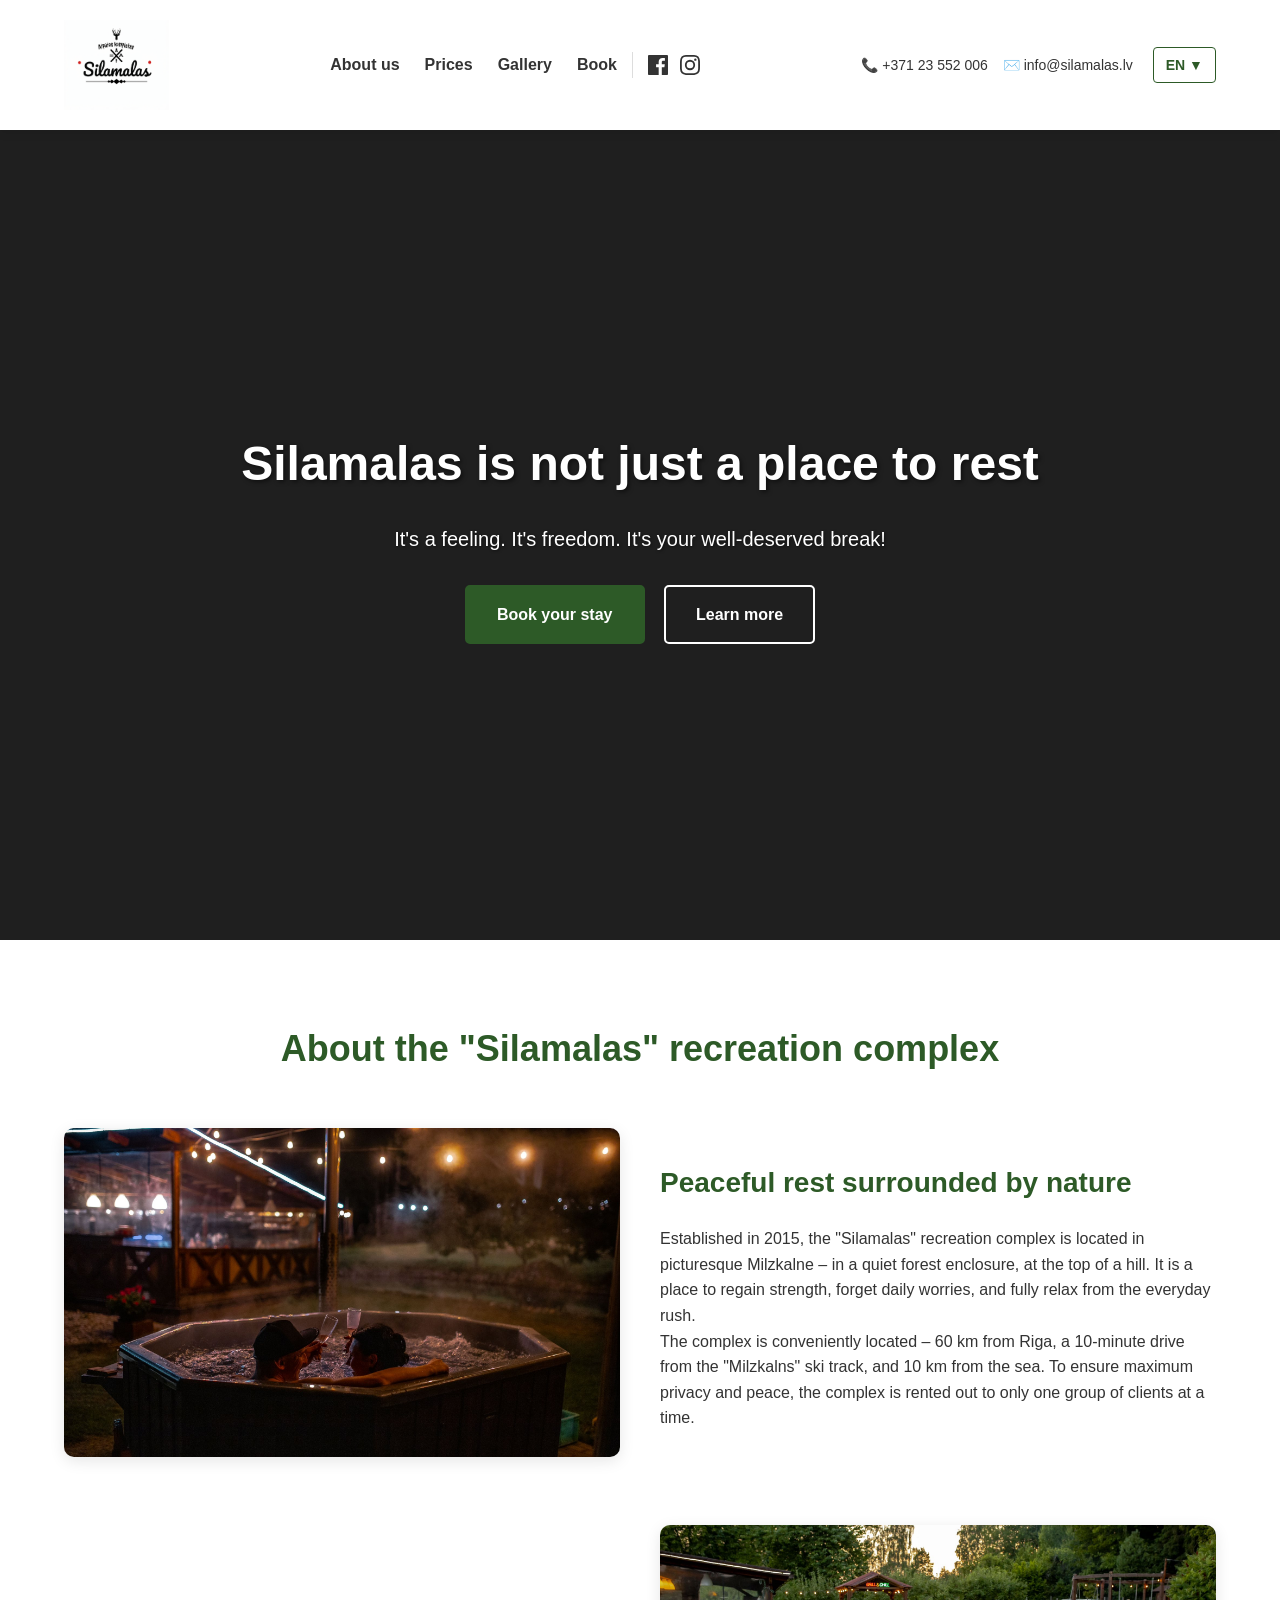
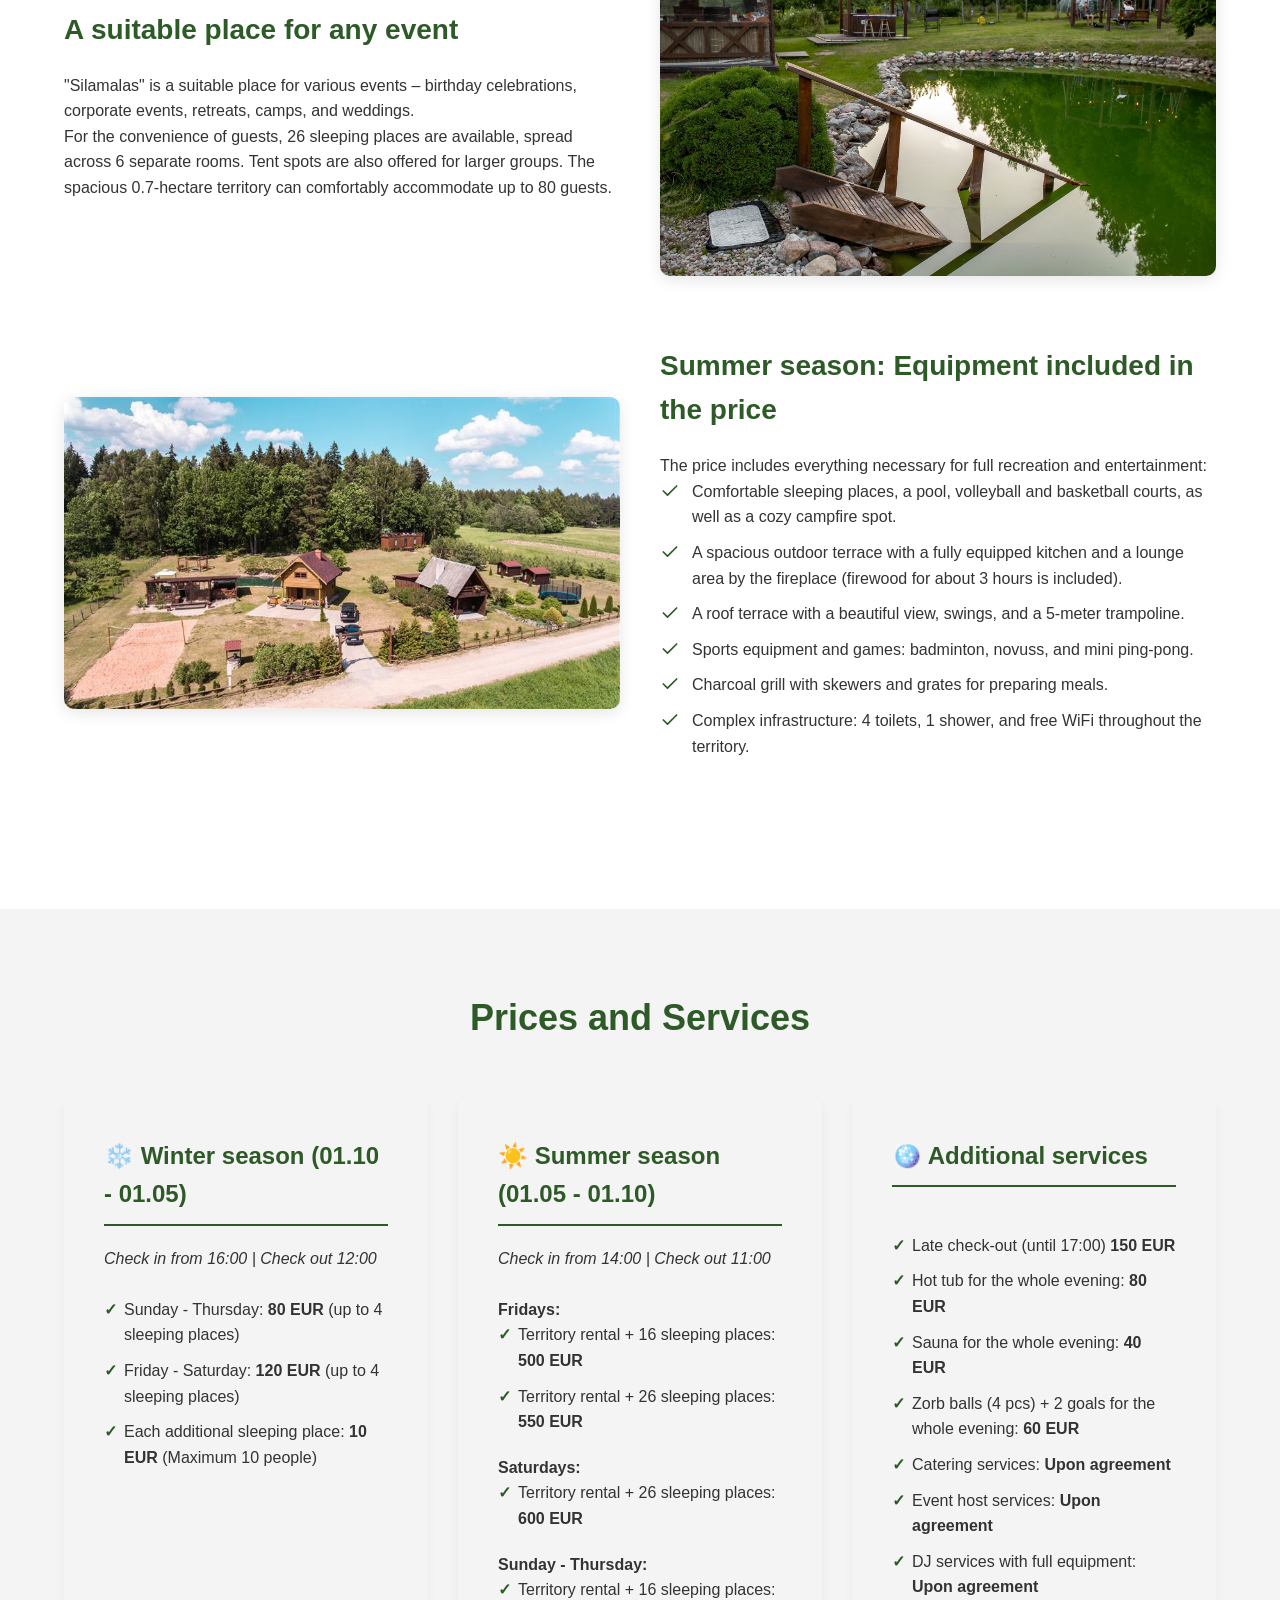
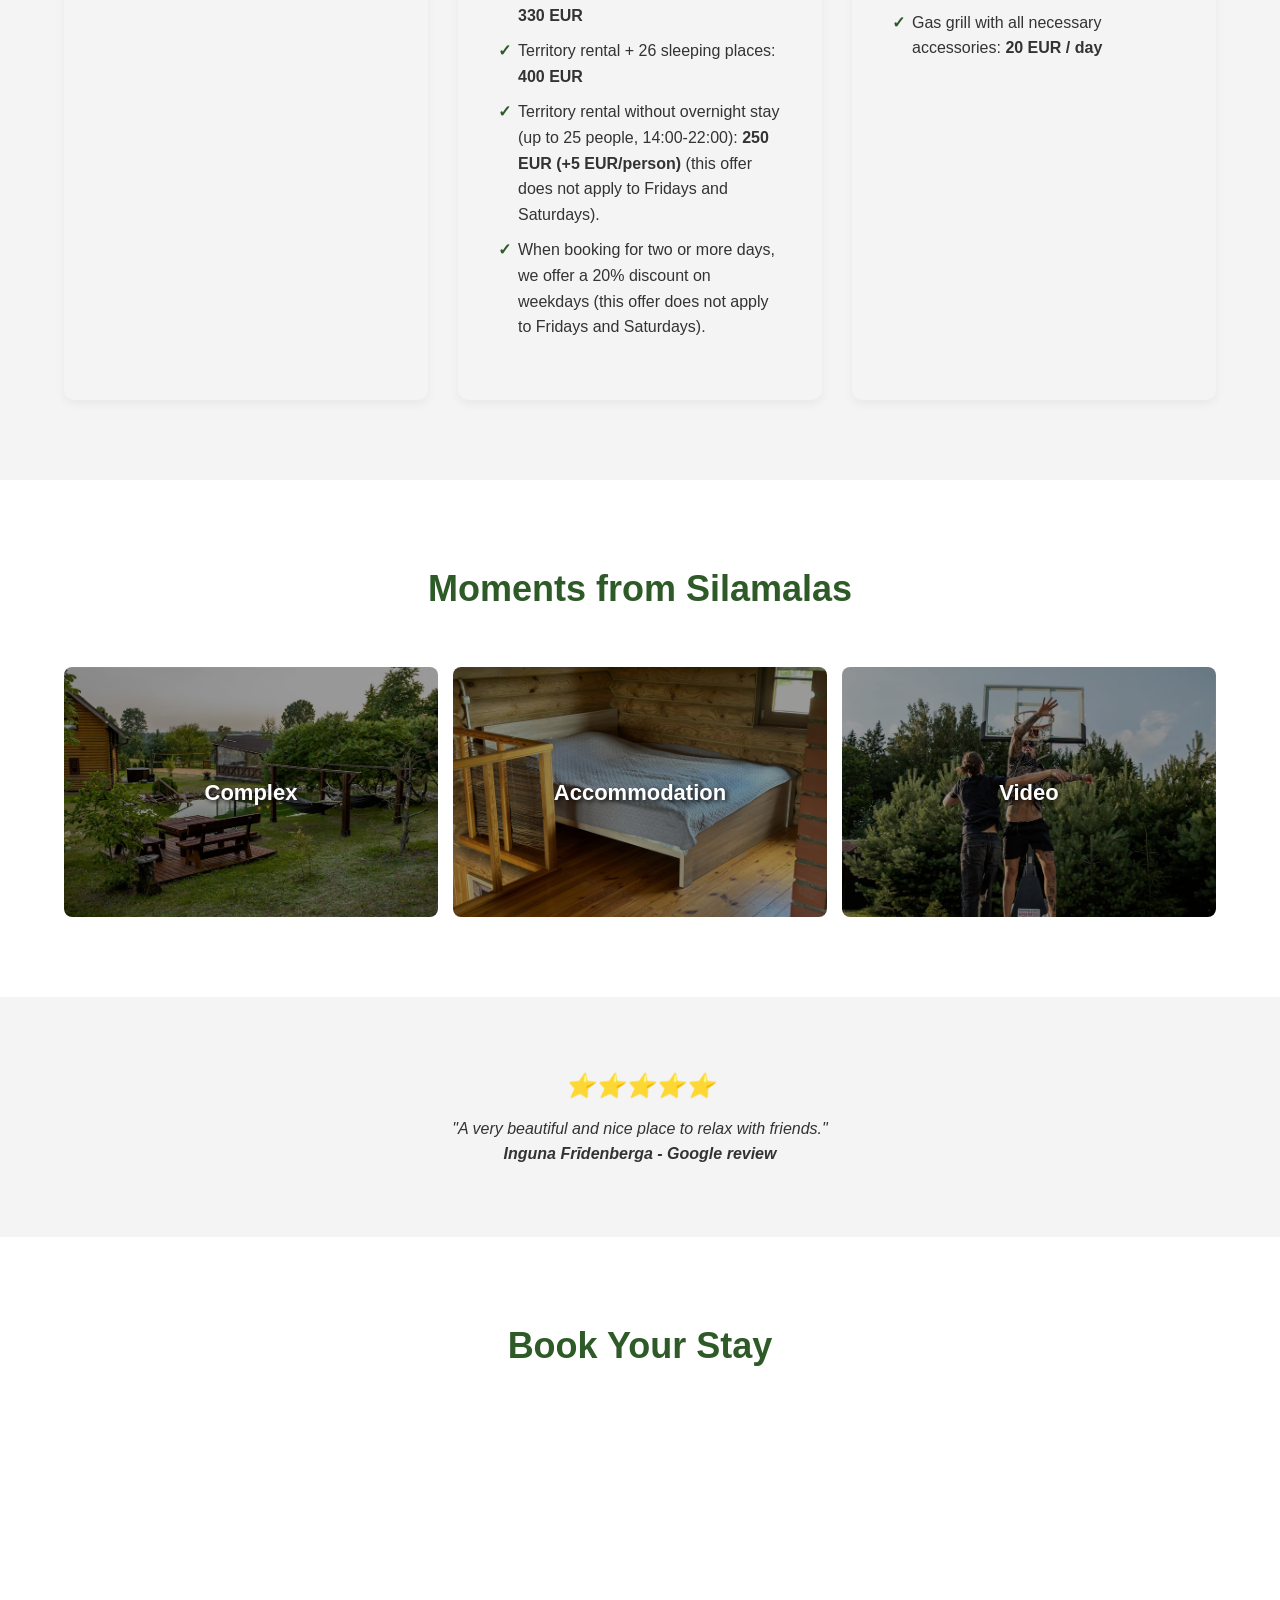
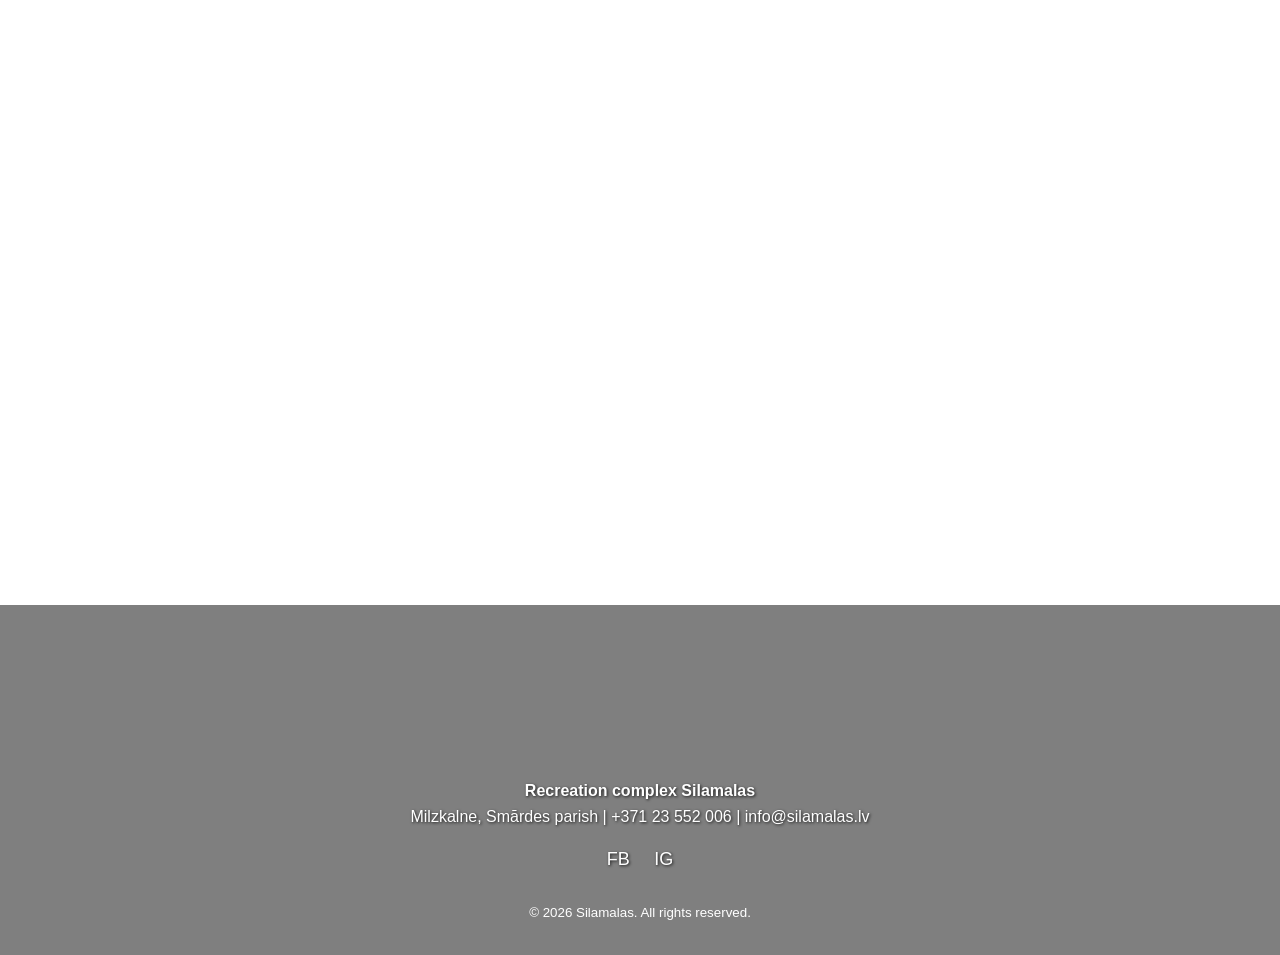
==== commit d8ecb24b: "instagram fix" ====
--- a/en.html
+++ b/en.html
@@ -19,7 +19,7 @@
                     <a href="https://www.facebook.com/silamalas.milzkalne/?locale=lv_LV" target="_blank" title="Facebook">
                         <svg width="20" height="20" viewBox="0 0 24 24" fill="currentColor" xmlns="http://www.w3.org/2000/svg"><path d="M22.675 0h-21.35c-.732 0-1.325.593-1.325 1.325v21.351c0 .731.593 1.324 1.325 1.324h11.495v-9.294h-3.128v-3.622h3.128v-2.671c0-3.1 1.893-4.788 4.659-4.788 1.325 0 2.463.099 2.795.143v3.24l-1.918.001c-1.504 0-1.795.715-1.795 1.763v2.312h3.587l-.467 3.622h-3.12v9.293h6.116c.73 0 1.323-.593 1.323-1.325v-21.35c0-.732-.593-1.325-1.325-1.325z"/></svg>
                     </a>
-                    <a href="https://www.instagram.com/popular/silamalas/" target="_blank" title="Instagram">
+                    <a href="https://www.instagram.com/silamalas.lv/?__d=11" target="_blank" title="Instagram">
                         <svg width="20" height="20" viewBox="0 0 24 24" fill="currentColor" xmlns="http://www.w3.org/2000/svg"><path d="M12 2.163c3.204 0 3.584.012 4.85.07 3.252.148 4.771 1.691 4.919 4.919.058 1.265.069 1.645.069 4.849 0 3.205-.012 3.584-.069 4.849-.149 3.225-1.664 4.771-4.919 4.919-1.266.058-1.644.07-4.85.07-3.204 0-3.584-.012-4.849-.07-3.26-.149-4.771-1.699-4.919-4.92-.058-1.265-.07-1.644-.07-4.849 0-3.204.013-3.583.07-4.849.149-3.227 1.664-4.771 4.919-4.919 1.266-.057 1.645-.069 4.849-.069zM12 0C8.741 0 8.333.014 7.053.072 2.695.272.273 2.69.073 7.052.014 8.333 0 8.741 0 12c0 3.259.014 3.668.072 4.948.2 4.358 2.618 6.78 6.98 6.98C8.333 23.986 8.741 24 12 24c3.259 0 3.668-.014 4.948-.072 4.354-.2 6.782-2.618 6.979-6.98.059-1.28.073-1.689.073-4.948 0-3.259-.014-3.667-.072-4.947-.196-4.354-2.617-6.78-6.979-6.98C15.668.014 15.259 0 12 0zm0 5.838a6.162 6.162 0 100 12.324 6.162 6.162 0 000-12.324zM12 16a4 4 0 110-8 4 4 0 010 8zm6.406-11.845a1.44 1.44 0 100 2.881 1.44 1.44 0 000-2.881z"/></svg>
                     </a>
                 </li>
@@ -165,7 +165,7 @@
                     <li>Catering services: <strong>Upon agreement</strong></li>
                     <li>Event host services: <strong>Upon agreement</strong></li>
                     <li>DJ services with full equipment: <strong>Upon agreement</strong></li>
-                    
+                    <li>Gas grill with all necessary accessories: <strong>20 EUR / day</strong></li>
                 </ul>
             </div>
 
@@ -277,7 +277,6 @@
             
             <div id="subcat-eka34" class="subcat-grid gallery-grid" style="display: none;">
                 <img src="gulvietu_telpas/eka3_4_n1.jpeg" alt="Buildings 3 and 4">
-                <img src="gulvietu_telpas/eka3_4_n2.jpeg" alt="Buildings 3 and 4">
             </div>
             
             <div id="subcat-eka5" class="subcat-grid gallery-grid" style="display: none;">
@@ -427,7 +426,7 @@
             </div>
             <div class="social-links">
                 <a href="https://www.facebook.com/silamalas.milzkalne/?locale=lv_LV" target="_blank" title="Facebook">FB</a>
-                <a href="https://www.instagram.com/atputas_komplekss_silamalas/" target="_blank" title="Instagram">IG</a>
+                <a href="https://www.instagram.com/silamalas.lv/?__d=11" target="_blank" title="Instagram">IG</a>
             </div>
             <br>
             <p><small>© 2026 Silamalas. All rights reserved.</small></p>
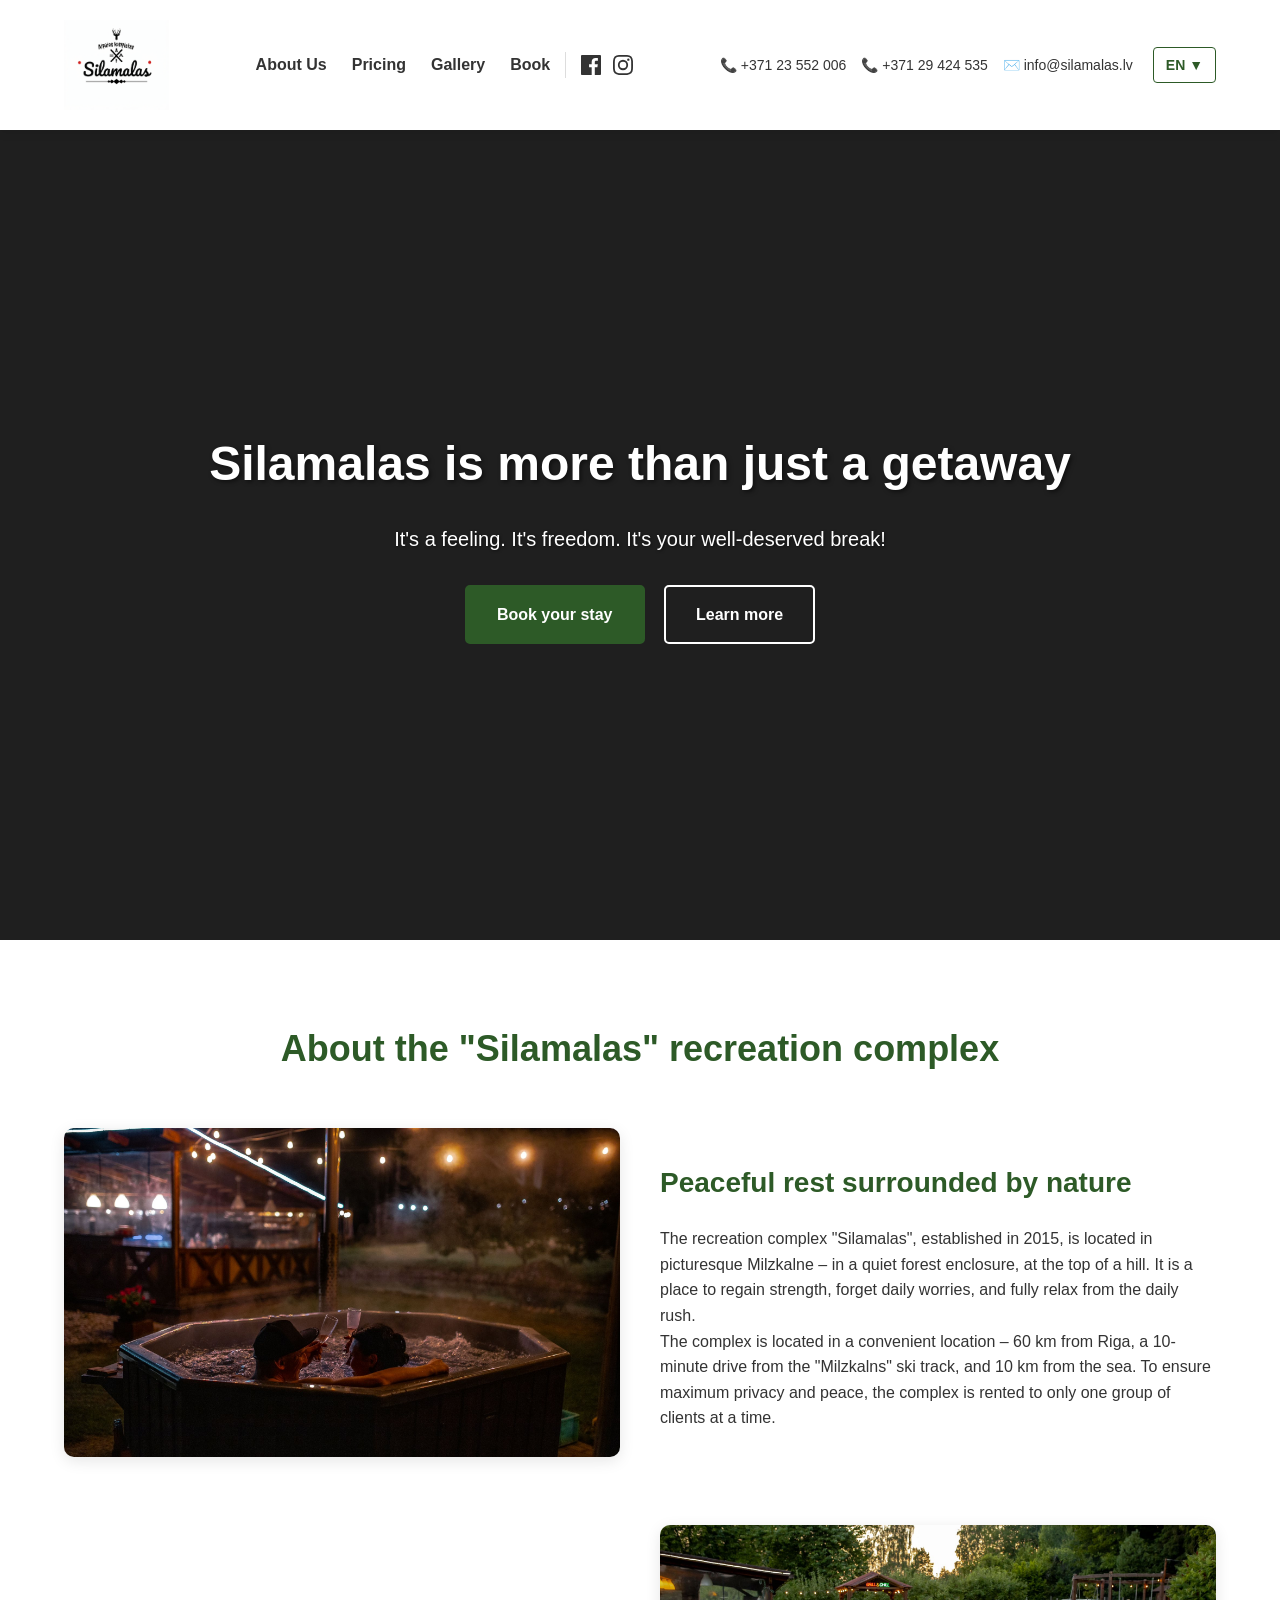
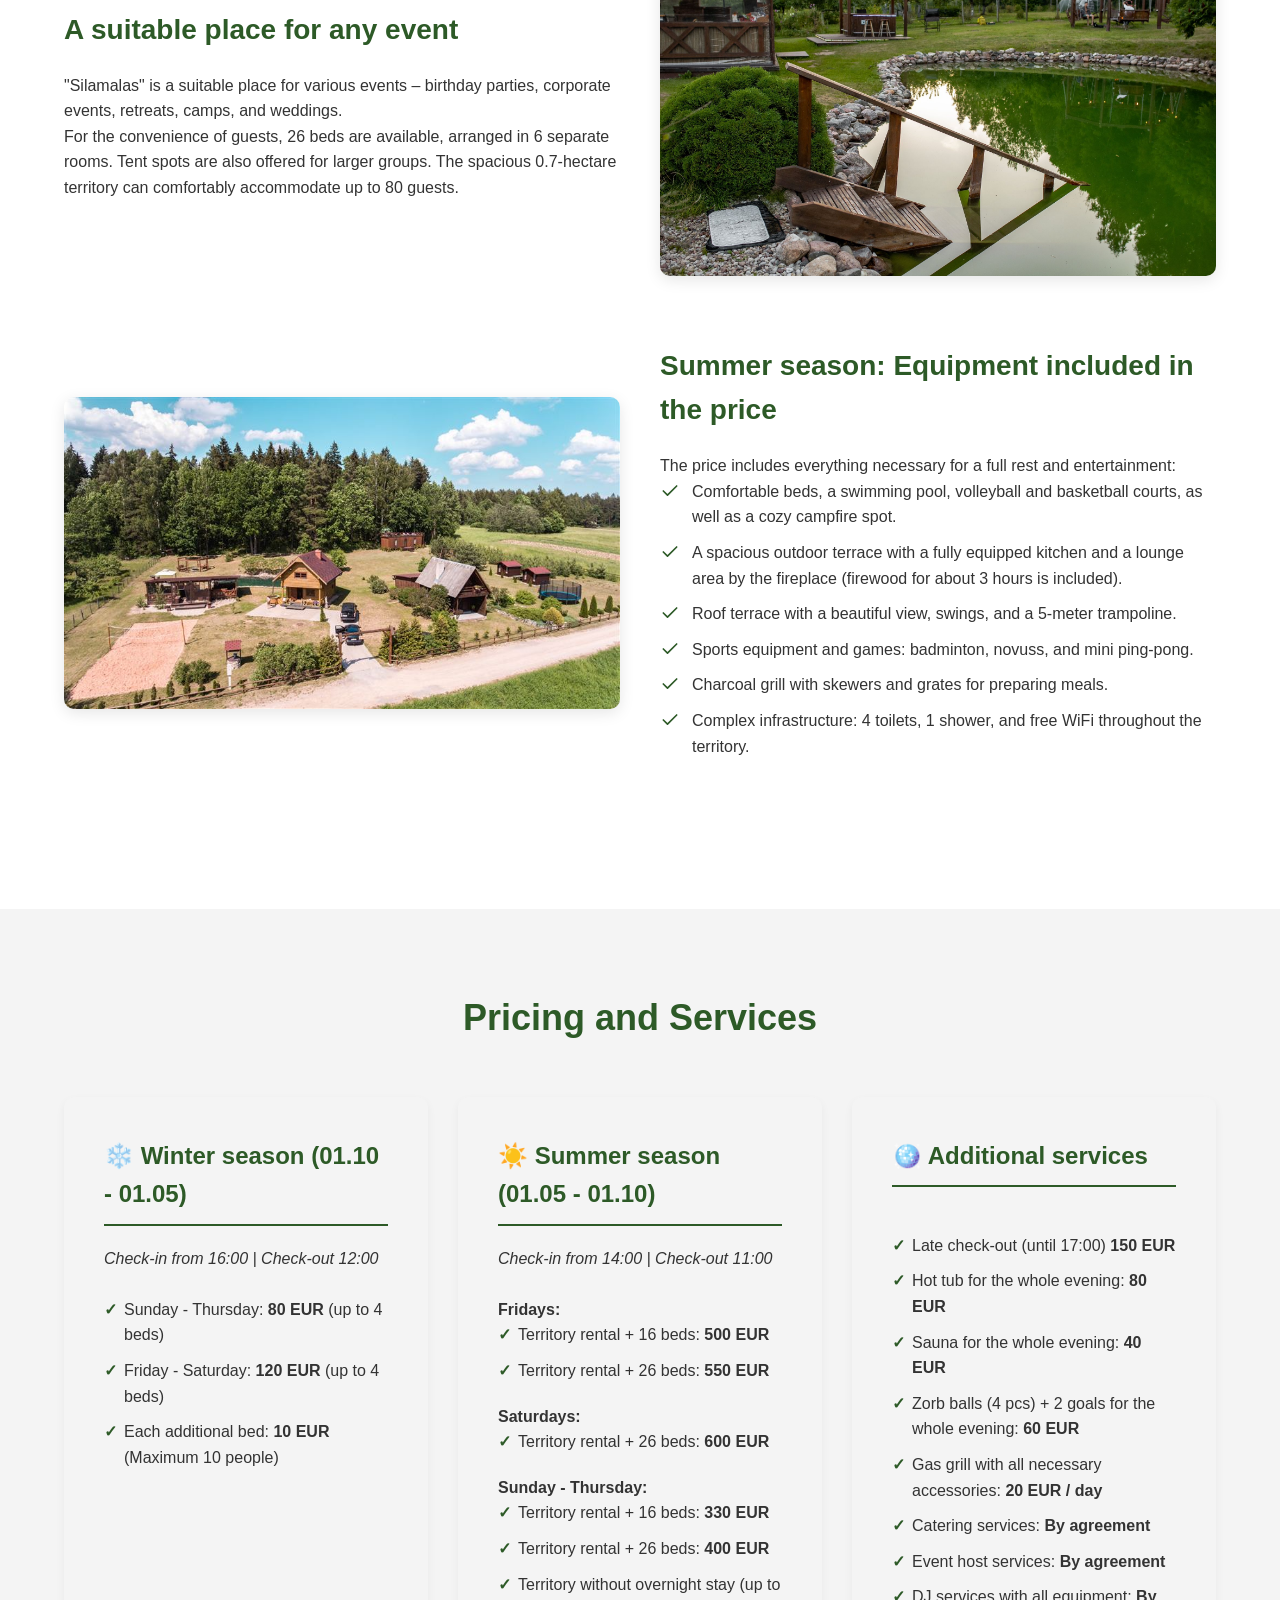
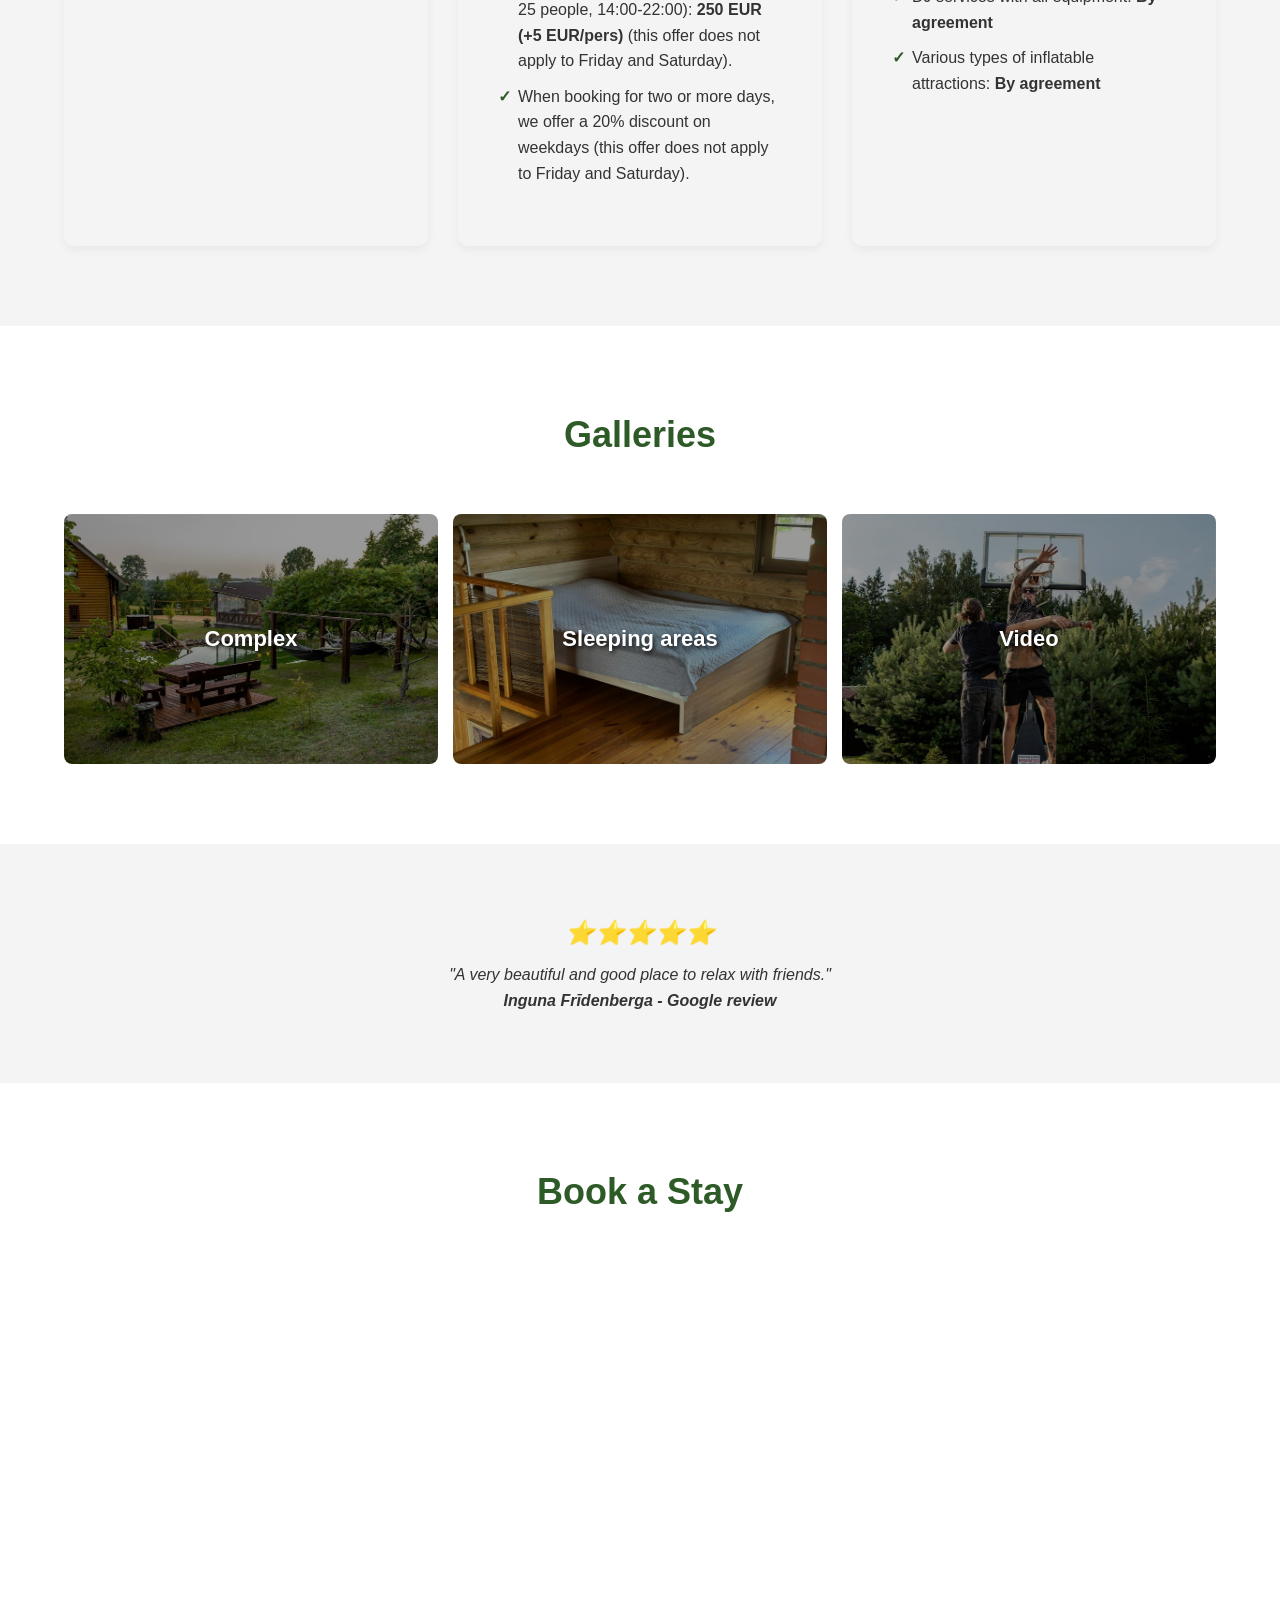
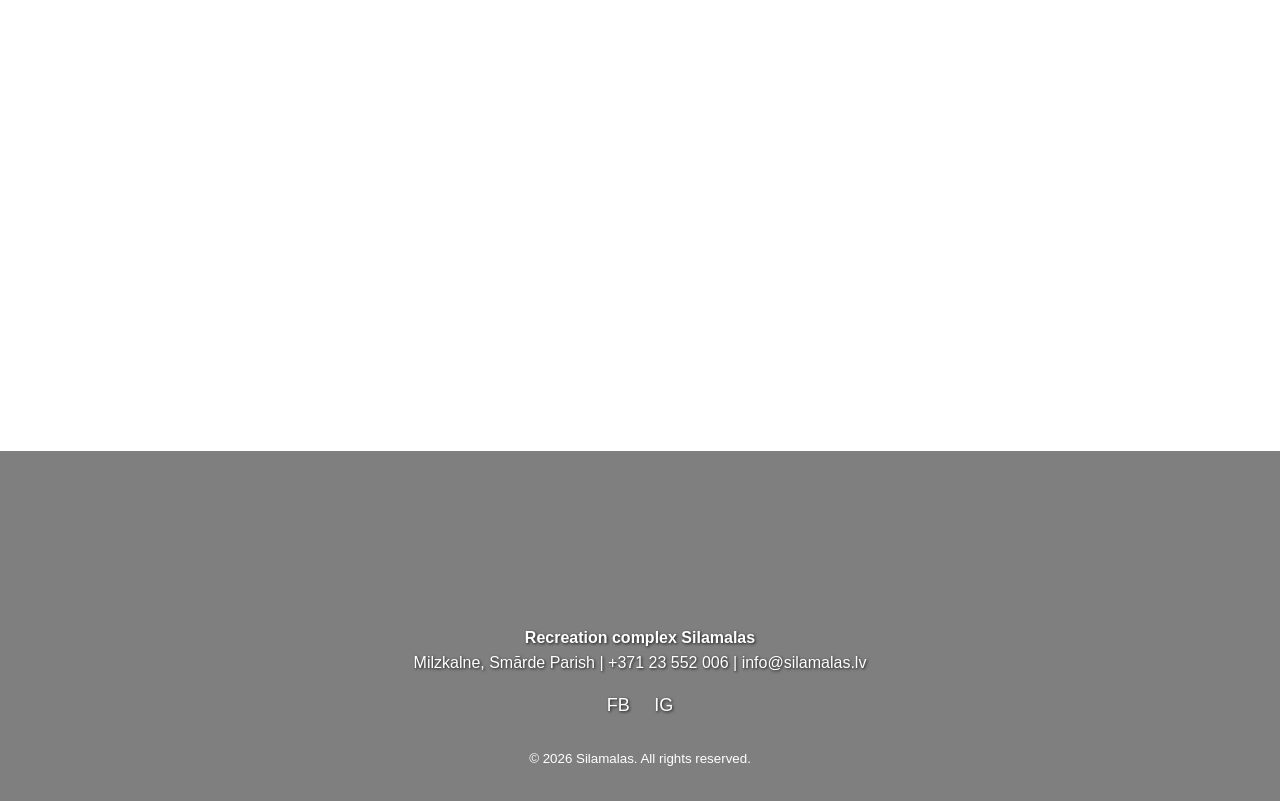
==== commit 7a066b01: "Update en.html" ====
--- a/en.html
+++ b/en.html
@@ -11,8 +11,8 @@
         <a href="#" class="logo"><img src="Silamalas_Logo.png" alt="Silamalas Logo"></a>
         <nav>
             <ul>
-                <li><a href="#par-mums">About us</a></li>
-                <li><a href="#cenas">Prices</a></li>
+                <li><a href="#par-mums">About Us</a></li>
+                <li><a href="#cenas">Pricing</a></li>
                 <li><a href="#galerija">Gallery</a></li>
                 <li><a href="#rezervet">Book</a></li>
                 <li class="nav-socials">
@@ -29,6 +29,7 @@
         <div class="header-right">
             <div class="contact-info-header">
                 <span>📞 +371 23 552 006</span>
+                <span>📞 +371 29 424 535</span>
                 <span>✉️ info@silamalas.lv</span>
             </div>
             
@@ -50,21 +51,21 @@
         </video>
         <div class="hero-overlay"></div>
         <div class="hero-content">
-            <h1>Silamalas is not just a place to rest</h1>
+            <h1>Silamalas is more than just a getaway</h1>
             <p>It's a feeling. It's freedom. It's your well-deserved break!</p>
             <a href="#rezervet" class="btn btn-primary">Book your stay</a>
             <a href="#par-mums" class="btn btn-secondary">Learn more</a>
         </div>
     </section>
 
-    <section id="par-mums">
+<section id="par-mums">
         <h2 class="section-title">About the "Silamalas" recreation complex</h2>
         
         <div class="zigzag-row">
             <div class="zigzag-text">
                 <h3>Peaceful rest surrounded by nature</h3>
-                <p>Established in 2015, the "Silamalas" recreation complex is located in picturesque Milzkalne – in a quiet forest enclosure, at the top of a hill. It is a place to regain strength, forget daily worries, and fully relax from the everyday rush.</p>
-                <p>The complex is conveniently located – 60 km from Riga, a 10-minute drive from the "Milzkalns" ski track, and 10 km from the sea. To ensure maximum privacy and peace, the complex is rented out to only one group of clients at a time.</p>
+                <p>The recreation complex "Silamalas", established in 2015, is located in picturesque Milzkalne – in a quiet forest enclosure, at the top of a hill. It is a place to regain strength, forget daily worries, and fully relax from the daily rush.</p>
+                <p>The complex is located in a convenient location – 60 km from Riga, a 10-minute drive from the "Milzkalns" ski track, and 10 km from the sea. To ensure maximum privacy and peace, the complex is rented to only one group of clients at a time.</p>
             </div>
             <div class="zigzag-img">
                 <img src="index_bildes/651202572_906054938724682_2738697574098734359_n.jpg" alt="Recreation complex territory">
@@ -74,8 +75,8 @@
         <div class="zigzag-row">
             <div class="zigzag-text">
                 <h3>A suitable place for any event</h3>
-                <p>"Silamalas" is a suitable place for various events – birthday celebrations, corporate events, retreats, camps, and weddings.</p>
-                <p>For the convenience of guests, 26 sleeping places are available, spread across 6 separate rooms. Tent spots are also offered for larger groups. The spacious 0.7-hectare territory can comfortably accommodate up to 80 guests.</p>
+                <p>"Silamalas" is a suitable place for various events – birthday parties, corporate events, retreats, camps, and weddings.</p>
+                <p>For the convenience of guests, 26 beds are available, arranged in 6 separate rooms. Tent spots are also offered for larger groups. The spacious 0.7-hectare territory can comfortably accommodate up to 80 guests.</p>
             </div>
             <div class="zigzag-img">
                 <img src="index_bildes/650025474_906055128724663_6929848860728186143_n.jpg" alt="Outdoor terrace for celebrations">
@@ -85,11 +86,11 @@
         <div class="zigzag-row">
             <div class="zigzag-text">
                 <h3>Summer season: Equipment included in the price</h3>
-                <p>The price includes everything necessary for full recreation and entertainment:</p>
+                <p>The price includes everything necessary for a full rest and entertainment:</p>
                 <ul style="list-style-type: none; padding-left: 0;">
                     <li style="margin-bottom: 10px; display: flex; align-items: flex-start; gap: 12px;">
                         <svg width="20" height="20" viewBox="0 0 24 24" fill="none" stroke="var(--primary-green)" stroke-width="2" stroke-linecap="round" stroke-linejoin="round" style="flex-shrink: 0; margin-top: 2px;"><polyline points="20 6 9 17 4 12"></polyline></svg>
-                        <span>Comfortable sleeping places, a pool, volleyball and basketball courts, as well as a cozy campfire spot.</span>
+                        <span>Comfortable beds, a swimming pool, volleyball and basketball courts, as well as a cozy campfire spot.</span>
                     </li>
                     <li style="margin-bottom: 10px; display: flex; align-items: flex-start; gap: 12px;">
                         <svg width="20" height="20" viewBox="0 0 24 24" fill="none" stroke="var(--primary-green)" stroke-width="2" stroke-linecap="round" stroke-linejoin="round" style="flex-shrink: 0; margin-top: 2px;"><polyline points="20 6 9 17 4 12"></polyline></svg>
@@ -97,7 +98,7 @@
                     </li>
                     <li style="margin-bottom: 10px; display: flex; align-items: flex-start; gap: 12px;">
                         <svg width="20" height="20" viewBox="0 0 24 24" fill="none" stroke="var(--primary-green)" stroke-width="2" stroke-linecap="round" stroke-linejoin="round" style="flex-shrink: 0; margin-top: 2px;"><polyline points="20 6 9 17 4 12"></polyline></svg>
-                        <span>A roof terrace with a beautiful view, swings, and a 5-meter trampoline.</span>
+                        <span>Roof terrace with a beautiful view, swings, and a 5-meter trampoline.</span>
                     </li>
                     <li style="margin-bottom: 10px; display: flex; align-items: flex-start; gap: 12px;">
                         <svg width="20" height="20" viewBox="0 0 24 24" fill="none" stroke="var(--primary-green)" stroke-width="2" stroke-linecap="round" stroke-linejoin="round" style="flex-shrink: 0; margin-top: 2px;"><polyline points="20 6 9 17 4 12"></polyline></svg>
@@ -114,43 +115,43 @@
                 </ul>
             </div>
             <div class="zigzag-img">
-                <img src="komplekss/628.jpeg" alt="Spacious territory for recreation and activities">
+                <img src="komplekss/628.jpeg" alt="Spacious territory for rest and activities">
             </div>
         </div>
     </section>
 
     <section id="cenas" style="background-color: var(--light-gray);">
-        <h2 class="section-title">Prices and Services</h2>
+        <h2 class="section-title">Pricing and Services</h2>
         <div class="pricing-grid">
             
             <div class="price-card">
                 <h3>❄️ Winter season (01.10 - 01.05)</h3>
-                <p><em>Check in from 16:00 | Check out 12:00</em></p><br>
+                <p><em>Check-in from 16:00 | Check-out 12:00</em></p><br>
                 <ul>
-                    <li>Sunday - Thursday: <strong>80 EUR</strong> (up to 4 sleeping places)</li>
-                    <li>Friday - Saturday: <strong>120 EUR</strong> (up to 4 sleeping places)</li>
-                    <li>Each additional sleeping place: <strong>10 EUR</strong> (Maximum 10 people)</li>
+                    <li>Sunday - Thursday: <strong>80 EUR</strong> (up to 4 beds)</li>
+                    <li>Friday - Saturday: <strong>120 EUR</strong> (up to 4 beds)</li>
+                    <li>Each additional bed: <strong>10 EUR</strong> (Maximum 10 people)</li>
                 </ul>
             </div>
 
             <div class="price-card">
                 <h3>☀️ Summer season (01.05 - 01.10)</h3>
-                <p><em>Check in from 14:00 | Check out 11:00</em></p><br>
+                <p><em>Check-in from 14:00 | Check-out 11:00</em></p><br>
                 <h4>Fridays:</h4>
                 <ul>
-                    <li>Territory rental + 16 sleeping places: <strong>500 EUR</strong></li>
-                    <li>Territory rental + 26 sleeping places: <strong>550 EUR</strong></li>
+                    <li>Territory rental + 16 beds: <strong>500 EUR</strong></li>
+                    <li>Territory rental + 26 beds: <strong>550 EUR</strong></li>
                 </ul>
                 <h4>Saturdays:</h4>
                 <ul>
-                    <li>Territory rental + 26 sleeping places: <strong>600 EUR</strong></li>
+                    <li>Territory rental + 26 beds: <strong>600 EUR</strong></li>
                 </ul>
                 <h4>Sunday - Thursday:</h4>
                 <ul>
-                    <li>Territory rental + 16 sleeping places: <strong>330 EUR</strong></li>
-                    <li>Territory rental + 26 sleeping places: <strong>400 EUR</strong></li>
-                    <li>Territory rental without overnight stay (up to 25 people, 14:00-22:00): <strong>250 EUR (+5 EUR/person)</strong> (this offer does not apply to Fridays and Saturdays).</li>
-                    <li>When booking for two or more days, we offer a 20% discount on weekdays (this offer does not apply to Fridays and Saturdays).</li> 
+                    <li>Territory rental + 16 beds: <strong>330 EUR</strong></li>
+                    <li>Territory rental + 26 beds: <strong>400 EUR</strong></li>
+                    <li>Territory without overnight stay (up to 25 people, 14:00-22:00): <strong>250 EUR (+5 EUR/pers)</strong> (this offer does not apply to Friday and Saturday).</li>
+                    <li>When booking for two or more days, we offer a 20% discount on weekdays (this offer does not apply to Friday and Saturday).</li> 
                 </ul>
             </div>
 
@@ -162,10 +163,11 @@
                     <li>Hot tub for the whole evening: <strong>80 EUR</strong></li>
                     <li>Sauna for the whole evening: <strong>40 EUR</strong></li>
                     <li>Zorb balls (4 pcs) + 2 goals for the whole evening: <strong>60 EUR</strong></li>
-                    <li>Catering services: <strong>Upon agreement</strong></li>
-                    <li>Event host services: <strong>Upon agreement</strong></li>
-                    <li>DJ services with full equipment: <strong>Upon agreement</strong></li>
                     <li>Gas grill with all necessary accessories: <strong>20 EUR / day</strong></li>
+                    <li>Catering services: <strong>By agreement</strong></li>
+                    <li>Event host services: <strong>By agreement</strong></li>
+                    <li>DJ services with all equipment: <strong>By agreement</strong></li>
+                    <li>Various types of inflatable attractions: <strong>By agreement</strong></li>
                 </ul>
             </div>
 
@@ -173,19 +175,19 @@
     </section>
 
 <section id="galerija">
-        <h2 class="section-title">Moments from Silamalas</h2>
-
-        <!-- Galveno kategoriju skats -->
+        <h2 class="section-title">Galleries</h2>
+
+        <!-- Main category view -->
         <div id="gallery-categories" class="gallery-grid">
             <div class="category-card" onclick="showGallery('cat-komplekss')">
                 <img src="komplekss/47787.jpeg" alt="Complex">
                 <div class="category-overlay">Complex</div>
             </div>
             
-            <!-- Uzklikšķinot atver galeriju un aktivizē pirmo tabu ("Pirts") -->
+            <!-- Clicking opens gallery and activates first tab ("Sauna") -->
             <div class="category-card" onclick="showGallery('cat-telpas'); showSubcat('pirts')">
-                <img src="gulvietu_telpas/pirts_n7.jpeg" alt="Accommodation">
-                <div class="category-overlay">Accommodation</div>
+                <img src="gulvietu_telpas/pirts_n7.jpeg" alt="Sleeping areas">
+                <div class="category-overlay">Sleeping areas</div>
             </div>
             
             <div class="category-card" onclick="showGallery('cat-pasakumi')">
@@ -194,7 +196,7 @@
             </div>
         </div>
 
-        <!-- 1. Kategorija: Komplekss -->
+        <!-- Category 1: Complex -->
         <div id="cat-komplekss" class="gallery-category-view" style="display: none;">
             <button class="btn-back" onclick="hideGallery()">← Back to categories</button>
             <div class="gallery-grid">
@@ -247,45 +249,49 @@
             </div>
         </div>
 
-        <!-- 2. Kategorija: Guļvietas (ar tabiem 4 mājām) -->
+        <!-- Category 2: Beds (with tabs for 4 houses) -->
         <div id="cat-telpas" class="gallery-category-view" style="display: none;">
             <button class="btn-back" onclick="hideGallery()">← Back to categories</button>
             
-            <!-- Apakškategoriju pogas (Tabi) -->
+            <!-- Subcategory buttons (Tabs) -->
             <div class="subcategory-tabs">
-                <button class="subcat-tab" id="btn-pirts" onclick="showSubcat('pirts', this)">Sauna house</button>
+                <button class="subcat-tab" id="btn-pirts" onclick="showSubcat('pirts', this)">Sauna</button>
                 <button class="subcat-tab" id="btn-eka2" onclick="showSubcat('eka2', this)">Building 2</button>
                 <button class="subcat-tab" id="btn-eka34" onclick="showSubcat('eka34', this)">Buildings 3 and 4</button>
                 <button class="subcat-tab" id="btn-eka5" onclick="showSubcat('eka5', this)">Building 5</button>
             </div>
 
-            <!-- Bilžu režģi katrai mājai -->
+            <!-- Image grids for each house -->
             <div id="subcat-pirts" class="subcat-grid gallery-grid">
-                <img src="gulvietu_telpas/pirts_n1.jpeg" alt="Sauna house">
-                <img src="gulvietu_telpas/pirts_n2.jpeg" alt="Sauna house">
-                <img src="gulvietu_telpas/pirts_n3.jpeg" alt="Sauna house">
-                <img src="gulvietu_telpas/pirts_n4.jpeg" alt="Sauna house">
-                <img src="gulvietu_telpas/pirts_n5.jpeg" alt="Sauna house">
-                <img src="gulvietu_telpas/pirts_n6.jpeg" alt="Sauna house">
-                <img src="gulvietu_telpas/pirts_n7.jpeg" alt="Sauna house">
+                <img src="gulvietu_telpas/pirts_n1.jpeg" alt="6 comfortable bunk beds with a total of 12 beds, all equipped with bed linen, ensuring a comfortable and pleasant rest.">
+                <img src="gulvietu_telpas/pirts_n2.jpeg" alt="On the second floor of the sauna, there is a comfortable double bed and a spacious pull-out corner sofa, both with soft and pleasant bed linen, ensuring a comfortable rest. A total of 4 beds.">
+                <img src="gulvietu_telpas/pirts_n3.jpeg" alt="Sauna">
+                <img src="gulvietu_telpas/pirts_n4.jpeg" alt="Sauna">
+                <img src="gulvietu_telpas/pirts_n5.jpeg" alt="Sauna">
+                <img src="gulvietu_telpas/pirts_n6.jpeg" alt="Sauna">
+                <img src="gulvietu_telpas/pirts_n7.jpeg" alt="On the second floor of the sauna, there is a comfortable double bed and a spacious pull-out corner sofa, both with soft and pleasant bed linen, ensuring a comfortable rest. A total of 4 beds.">
             </div>
             
             <div id="subcat-eka2" class="subcat-grid gallery-grid" style="display: none;">
-                <img src="gulvietu_telpas/eka2_n1.jpeg" alt="Building 2">
-                <img src="gulvietu_telpas/eka2_n2.jpeg" alt="Building 2">
+                <img src="gulvietu_telpas/eka2_n1.jpeg" alt="6 comfortable bunk beds with a total of 12 beds, all equipped with bed linen, ensuring a comfortable and pleasant rest.">
+                <img src="gulvietu_telpas/Konteiners.jpeg" alt="6 comfortable bunk beds with a total of 12 beds, all equipped with bed linen, ensuring a comfortable and pleasant rest.">
+                <img src="gulvietu_telpas/Konteiners2.jpeg" alt="6 comfortable bunk beds with a total of 12 beds, all equipped with bed linen, ensuring a comfortable and pleasant rest.">
+
             </div>
             
             <div id="subcat-eka34" class="subcat-grid gallery-grid" style="display: none;">
                 <img src="gulvietu_telpas/eka3_4_n1.jpeg" alt="Buildings 3 and 4">
+                <img src="gulvietu_telpas/Mazmajinas.jpeg" alt="Buildings 3 and 4">
             </div>
             
             <div id="subcat-eka5" class="subcat-grid gallery-grid" style="display: none;">
-                <img src="gulvietu_telpas/eka5_n1.jpeg" alt="Building 5">
-                <img src="gulvietu_telpas/eka5_n2.jpeg" alt="Building 5">
-            </div>
-        </div>
-
-        <!-- 3. Kategorija: Video -->
+                <img src="gulvietu_telpas/eka5_n1.jpeg" alt="On the second floor, there are two comfortable double beds, providing a total of 4 beds.">
+                <img src="gulvietu_telpas/eka5_n2.jpeg" alt="On the second floor, there are two comfortable double beds, providing a total of 4 beds.">
+                <img src="gulvietu_telpas/Divstavi.jpeg" alt="On the second floor, there are two comfortable double beds, providing a total of 4 beds.">
+            </div>
+        </div>
+
+        <!-- Category 3: Video -->
         <div id="cat-pasakumi" class="gallery-category-view" style="display: none;">
             <button class="btn-back" onclick="hideGallery()">← Back to categories</button>
             <div class="gallery-grid">
@@ -295,7 +301,7 @@
         </div>
     </section>
 
-    <!-- JavaScript loģika -->
+    <!-- JavaScript logic -->
     <script>
         function showGallery(categoryId) {
             document.getElementById('gallery-categories').style.display = 'none';
@@ -309,12 +315,12 @@
         }
 
         function showSubcat(subcatId, btnElement = null) {
-            // Paslēpj visas apakškategoriju bildes
+            // Hide all subcategory grids
             document.querySelectorAll('.subcat-grid').forEach(el => el.style.display = 'none');
-            // Parāda izvēlēto
+            // Show selected
             document.getElementById('subcat-' + subcatId).style.display = 'grid';
             
-            // Atjauno aktīvās pogas vizuālo stilu
+            // Update active button visual style
             document.querySelectorAll('.subcat-tab').forEach(el => el.classList.remove('active'));
             if (btnElement) {
                 btnElement.classList.add('active');
@@ -395,13 +401,13 @@
     <section style="background-color: var(--light-gray); padding-top: 40px; padding-bottom: 40px;">
         <div class="testimonial-box">
             <div class="stars">⭐⭐⭐⭐⭐</div>
-            <p>"A very beautiful and nice place to relax with friends."</p>
+            <p>"A very beautiful and good place to relax with friends."</p>
             <strong>Inguna Frīdenberga - Google review</strong>
         </div>
     </section>
 
     <section id="rezervet">
-        <h2 class="section-title">Book Your Stay</h2>
+        <h2 class="section-title">Book a Stay</h2>
         <div class="calendly-inline-widget" data-url="https://calendly.com/silamalasatputaskomplekss/30min?background_color=ffffff&text_color=333333&primary_color=2d5a27" style="min-width:320px;height:700px;"></div>
         <script type="text/javascript" src="https://assets.calendly.com/assets/external/widget.js" async></script>
     </section>
@@ -422,7 +428,7 @@
         <footer>
             <div class="footer-info">
                 <p><strong>Recreation complex Silamalas</strong></p>
-                <p>Milzkalne, Smārdes parish | +371 23 552 006 | info@silamalas.lv</p>
+                <p>Milzkalne, Smārde Parish | +371 23 552 006 | info@silamalas.lv</p>
             </div>
             <div class="social-links">
                 <a href="https://www.facebook.com/silamalas.milzkalne/?locale=lv_LV" target="_blank" title="Facebook">FB</a>
@@ -435,4 +441,4 @@
     </div>
 
 </body>
-</html>+</html>
